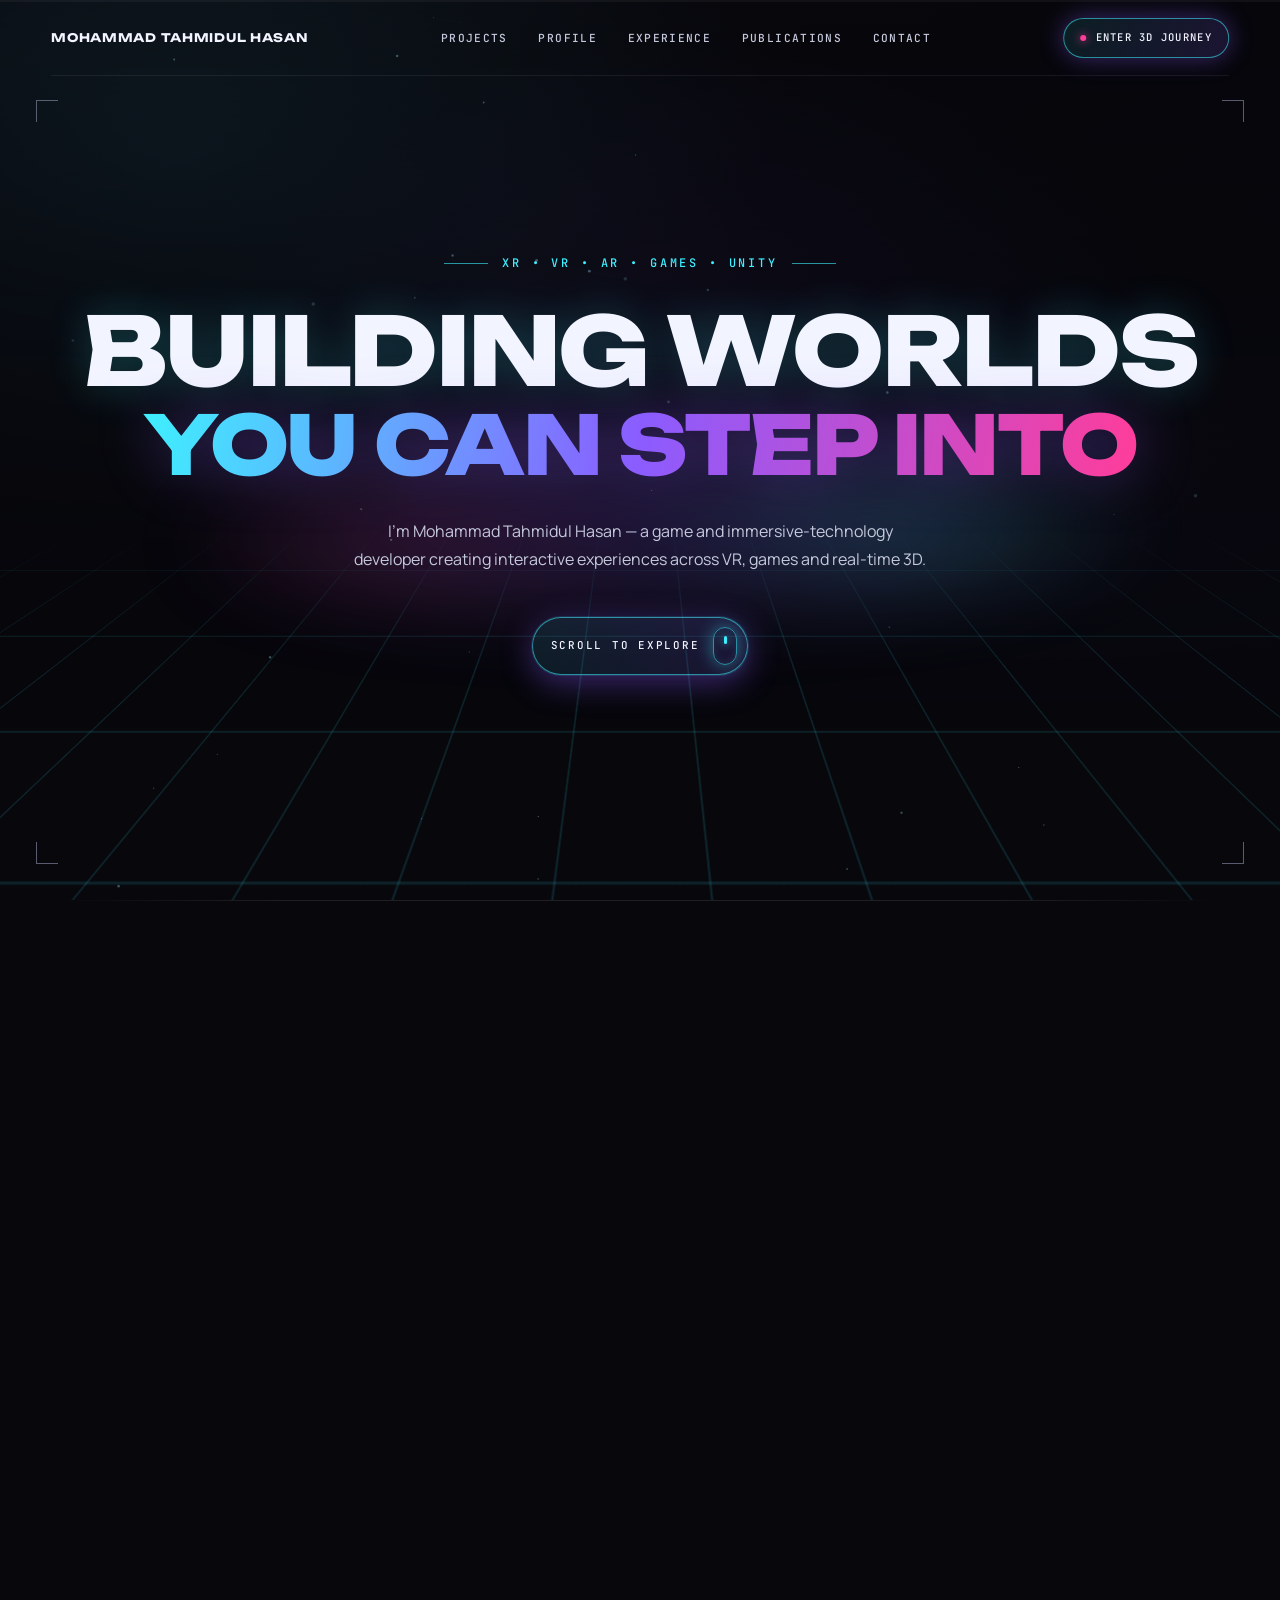
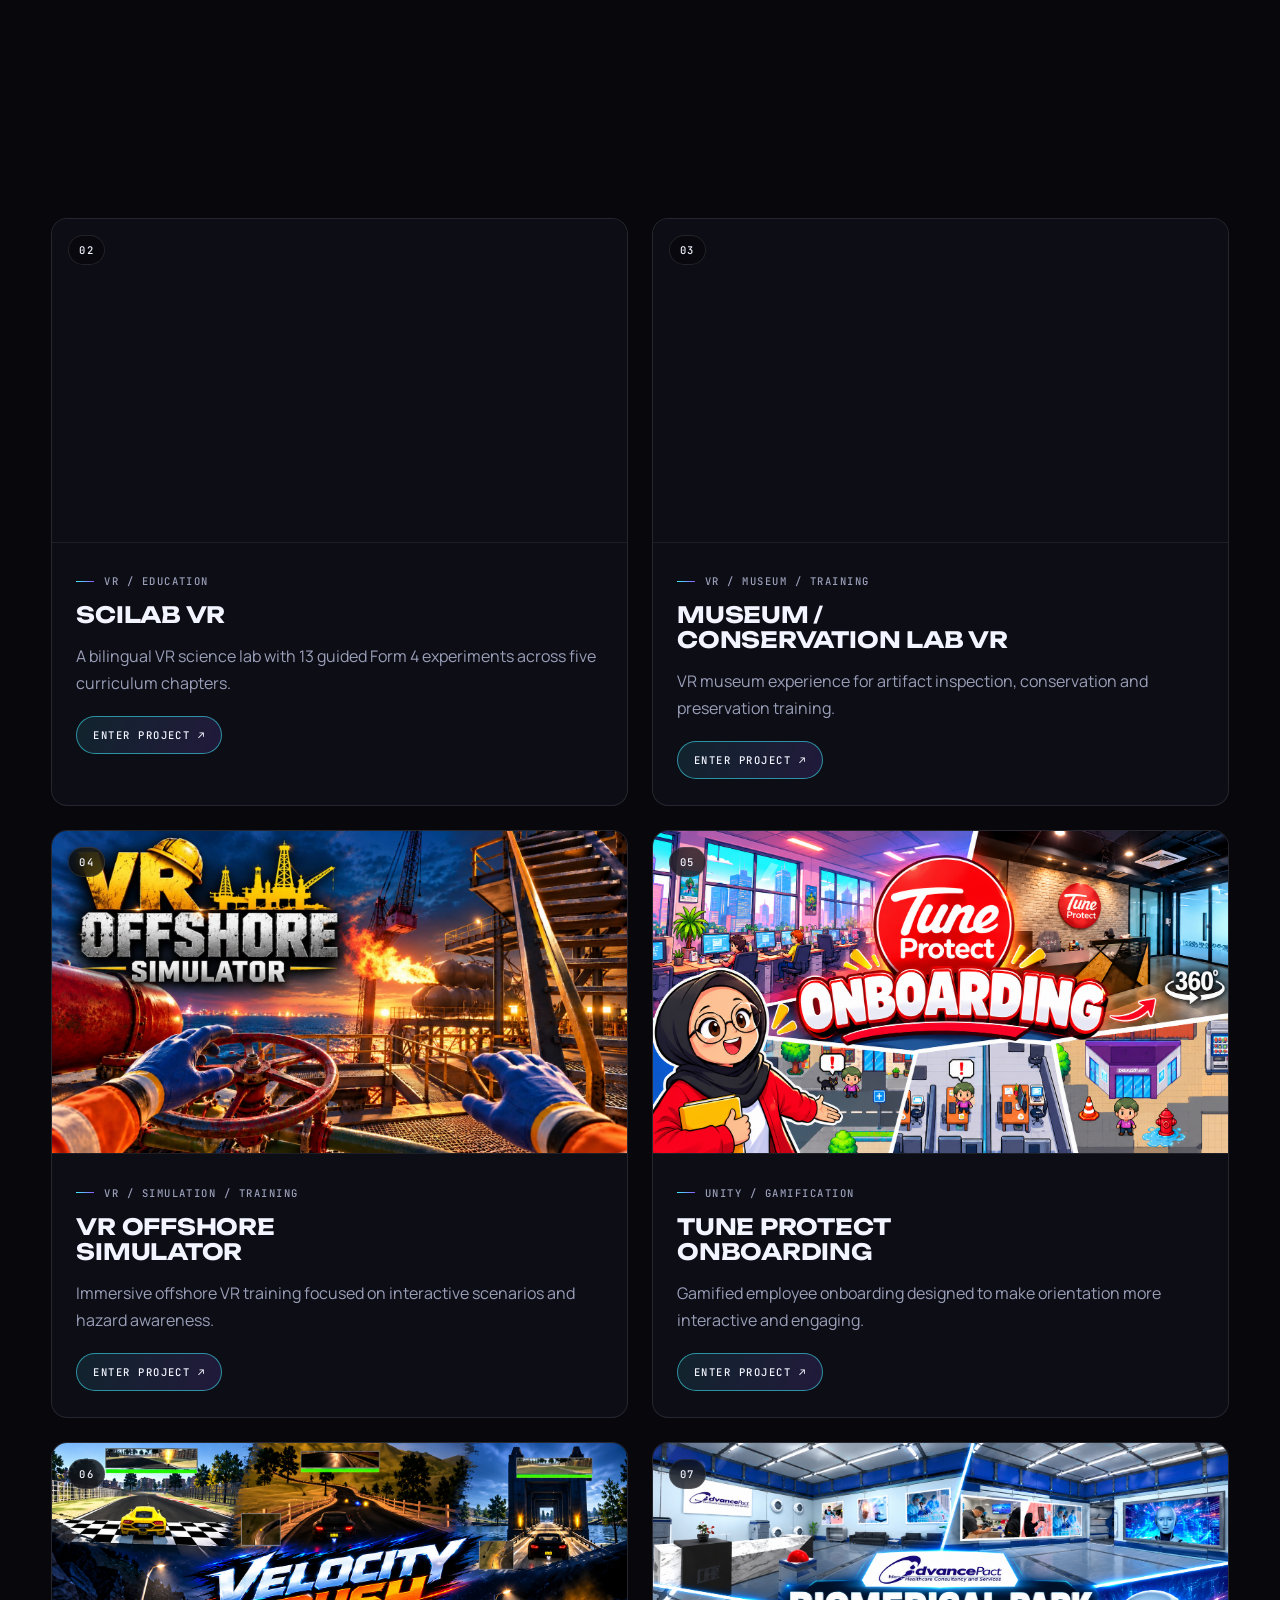
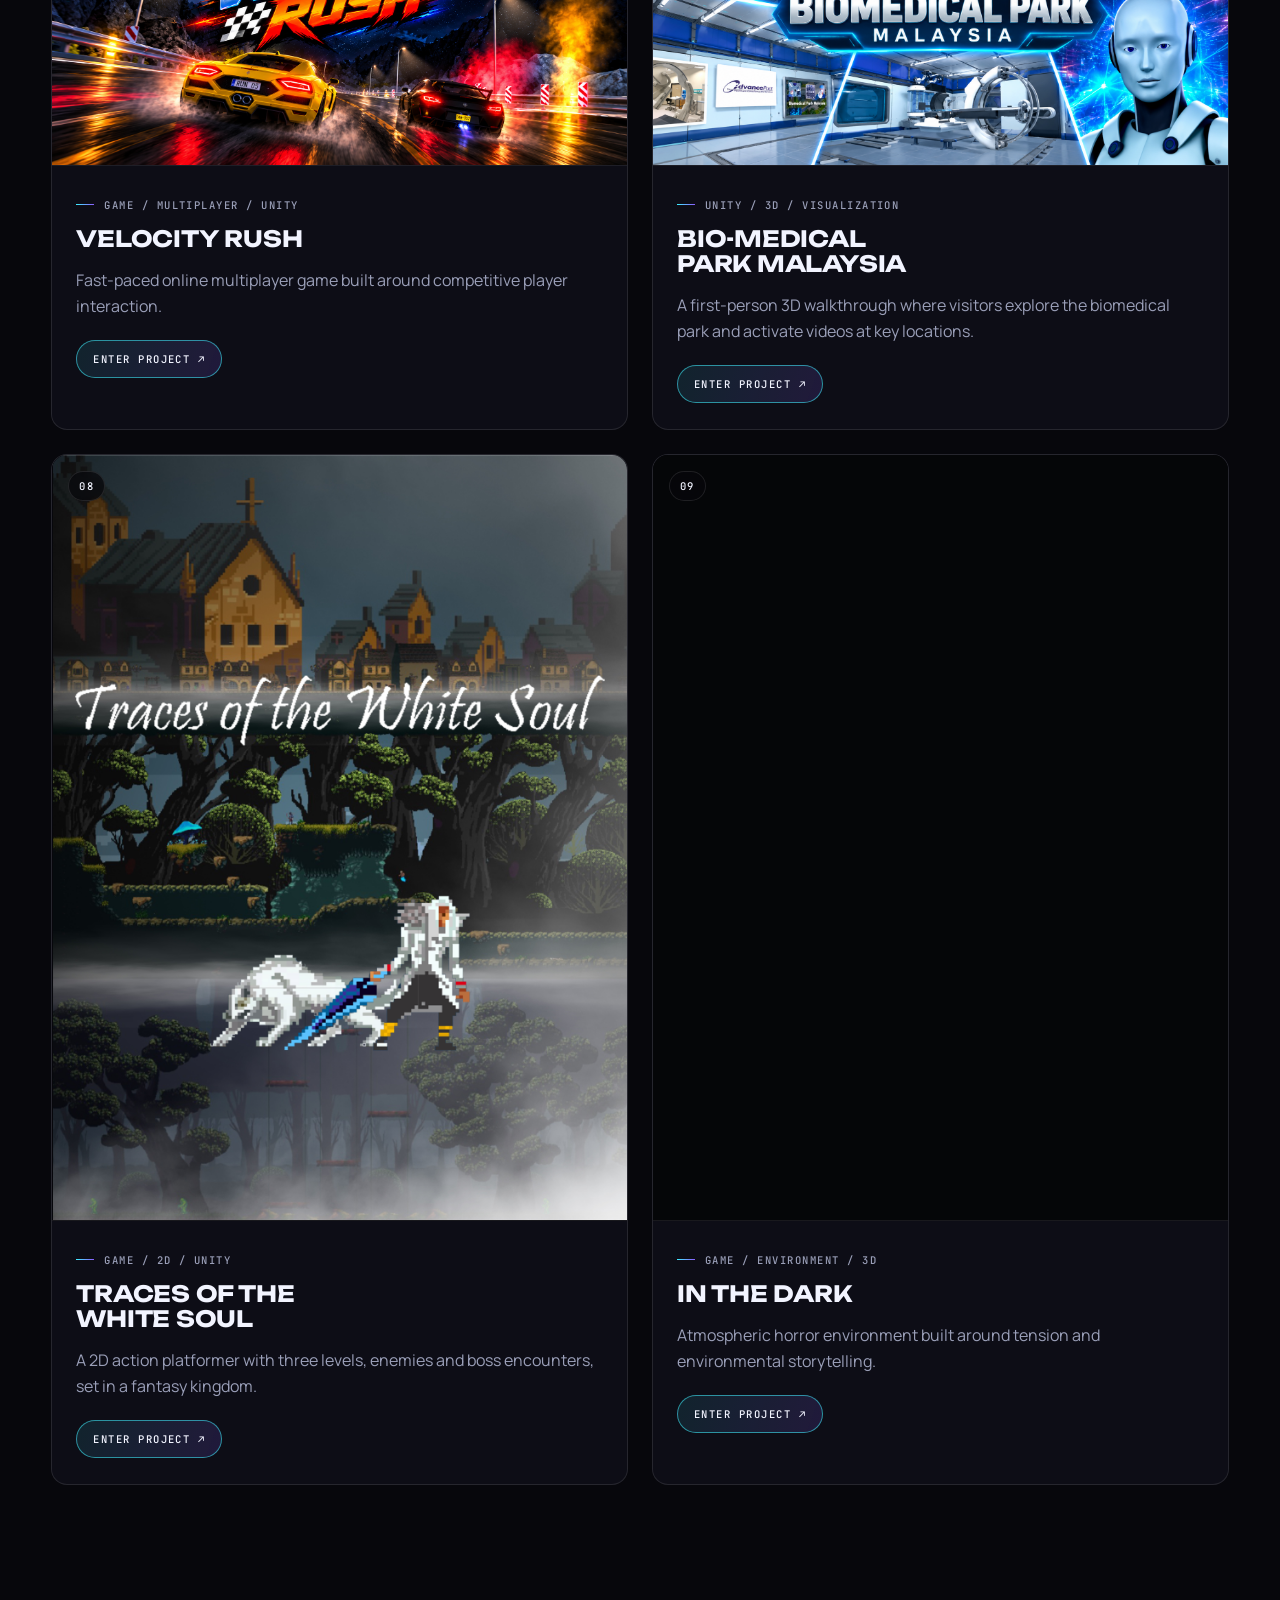
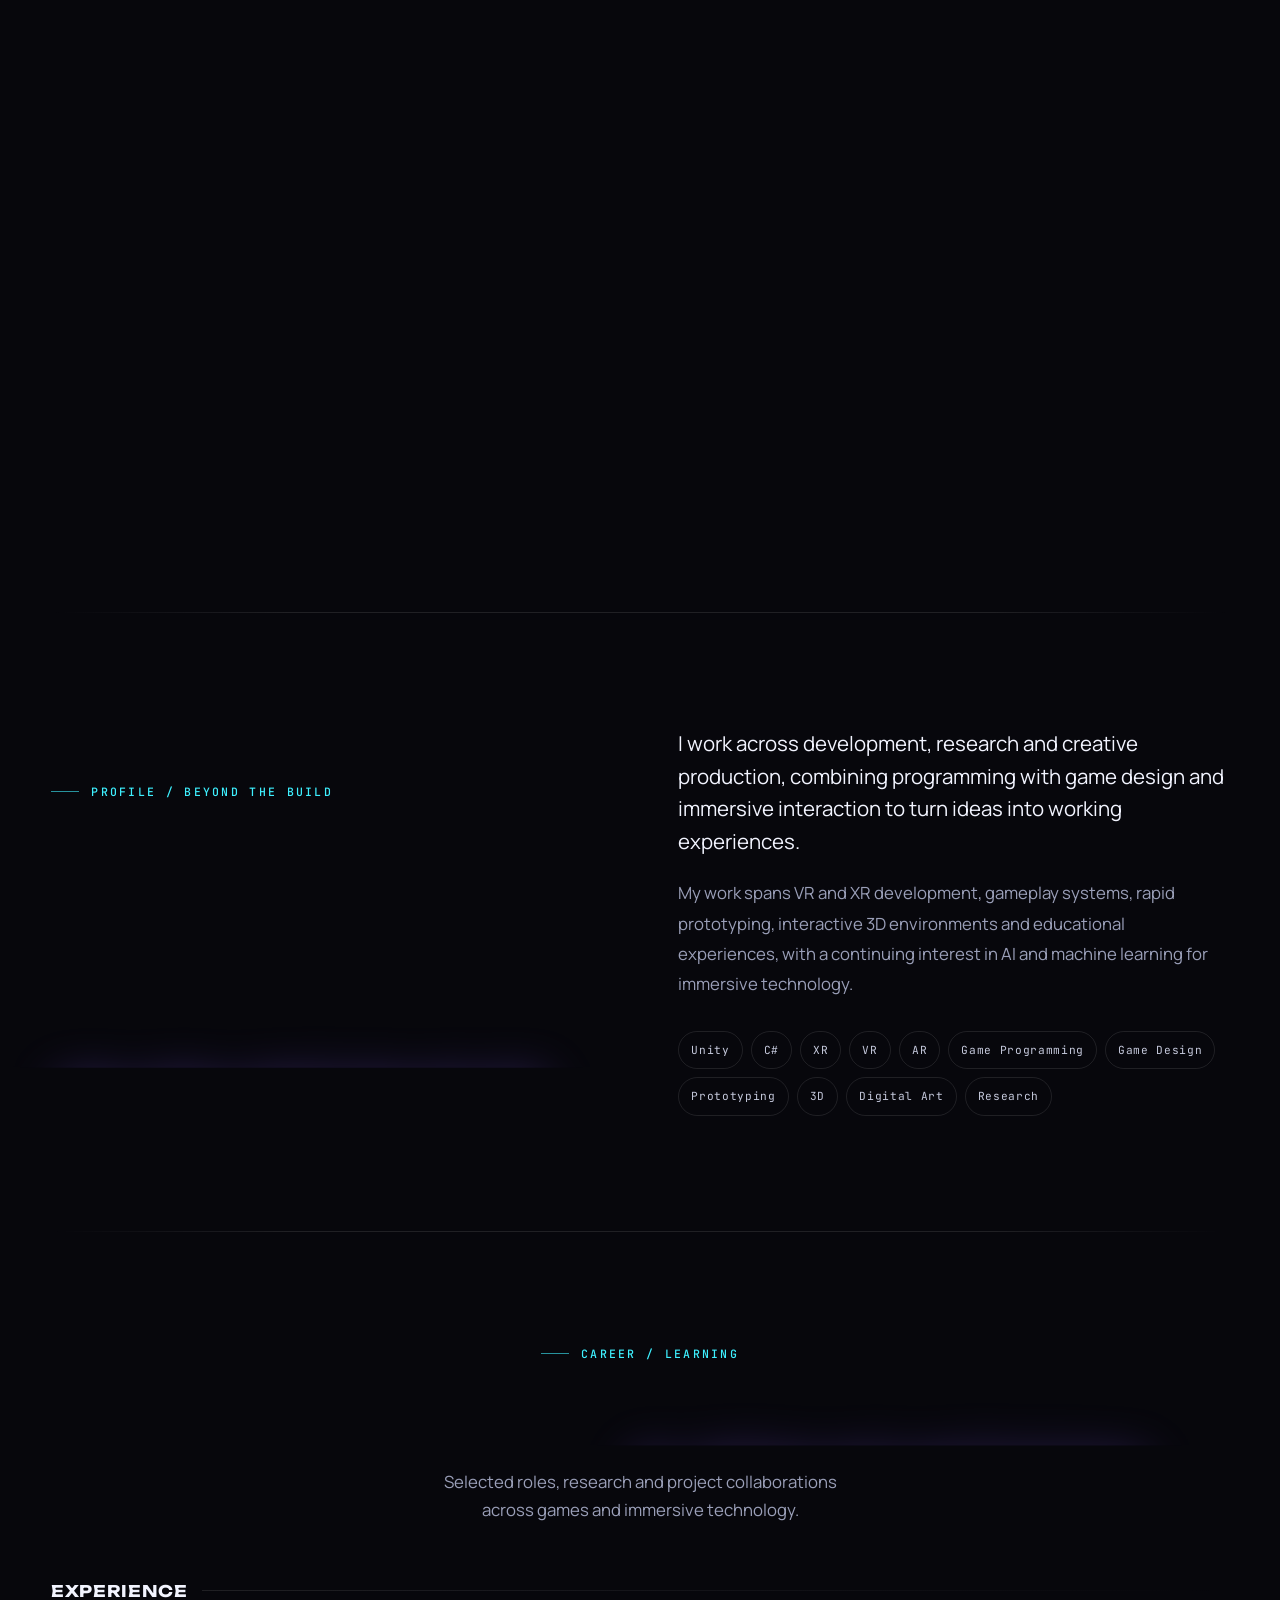
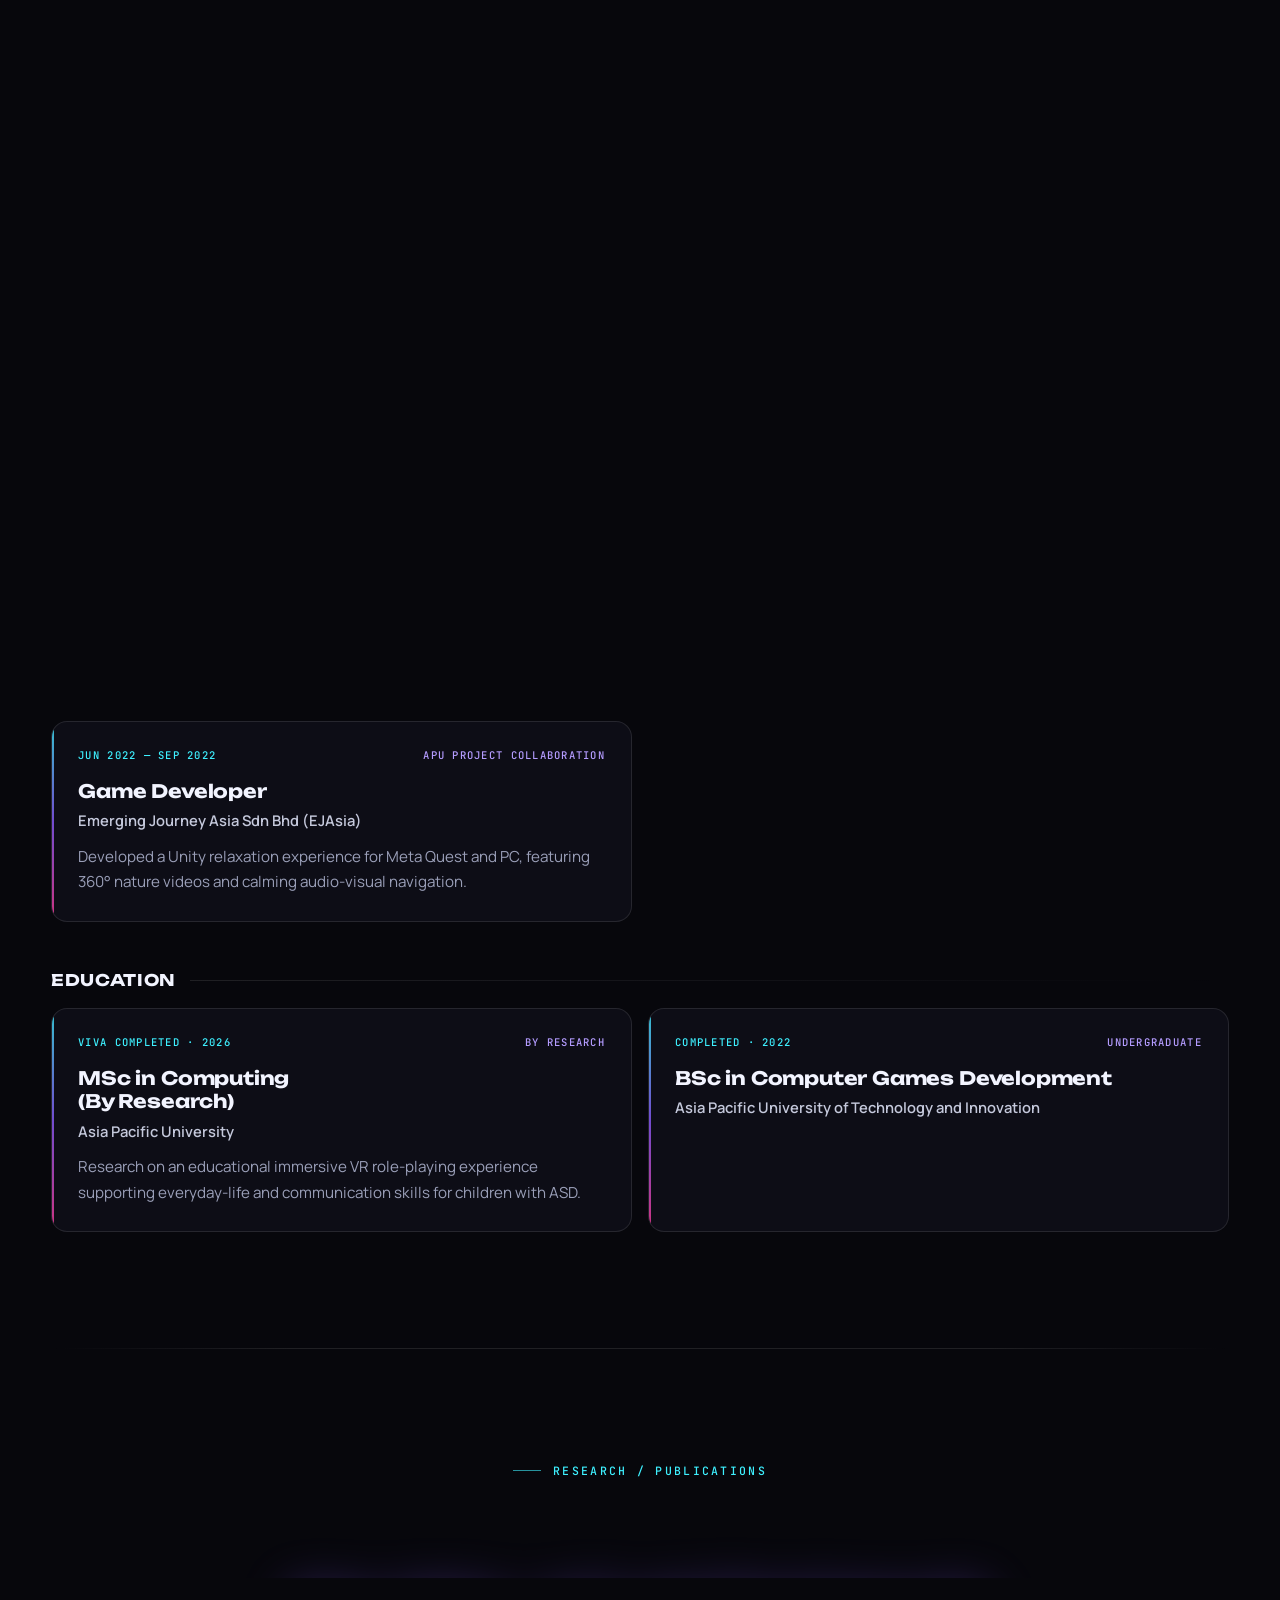
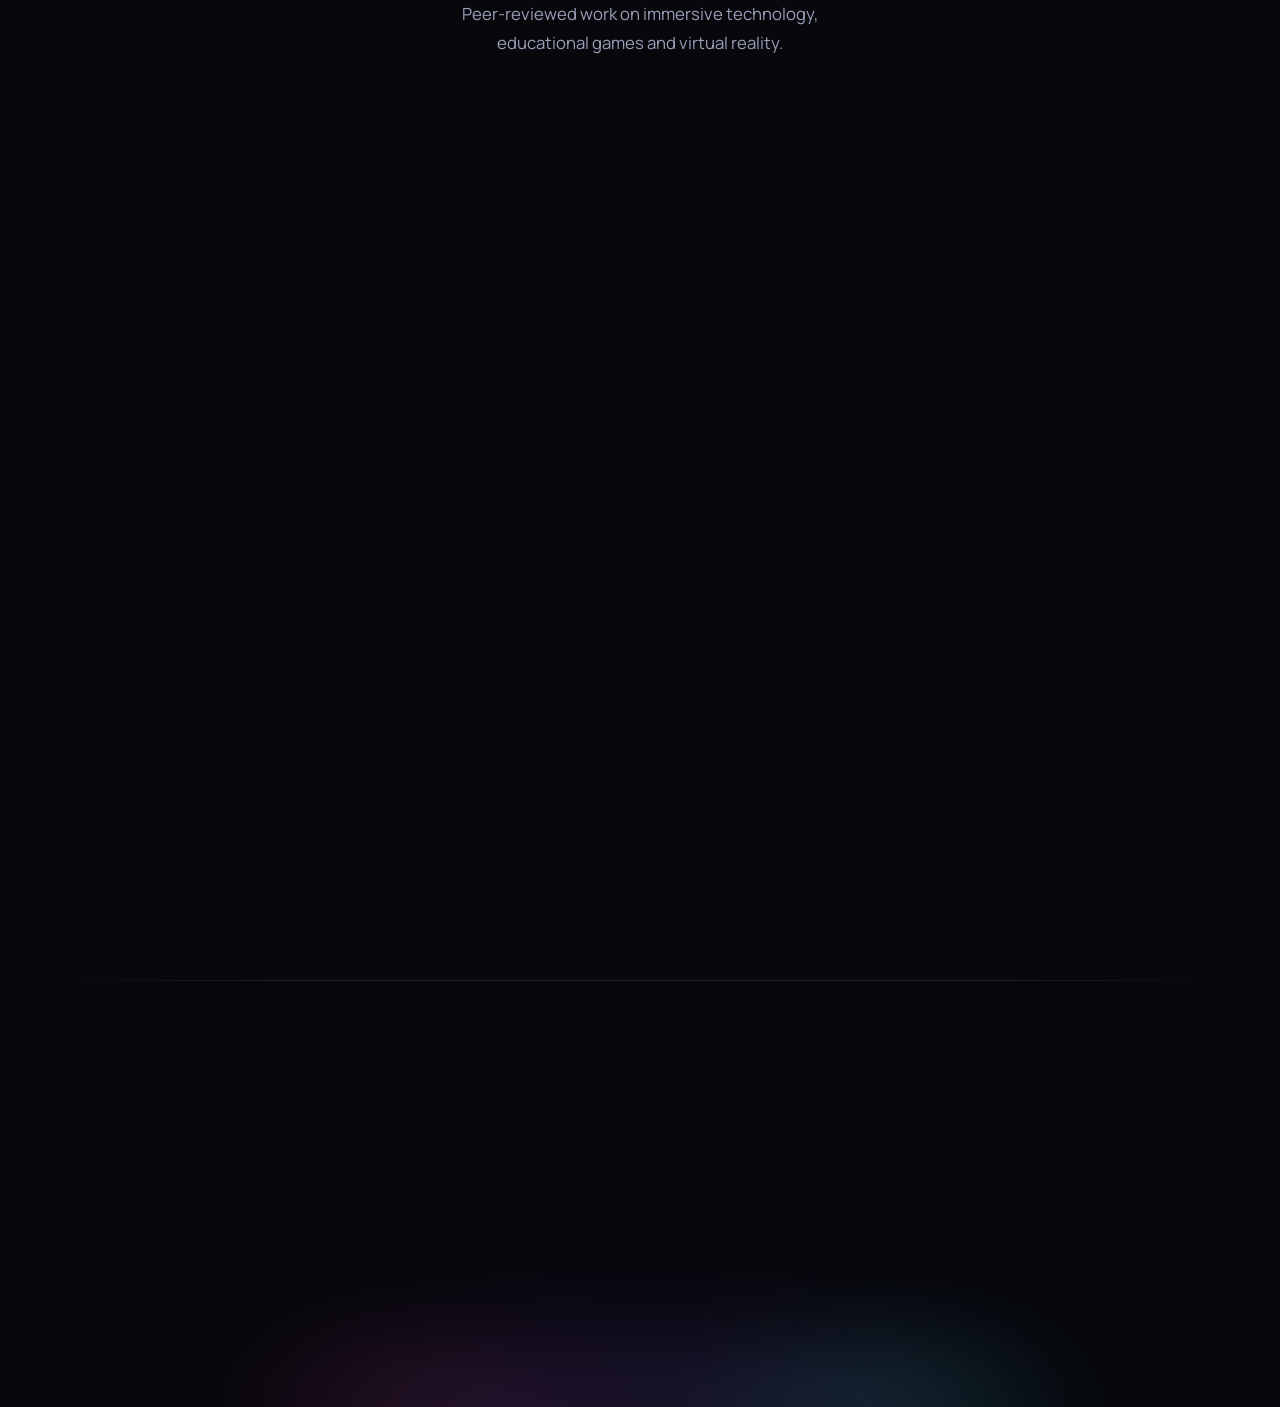
==== index.html @ cd5ead3f "Cinematic 3D journey: Three.js plaza, section stations, explorer guide and soundtrack Rebuild the op" ====
<!doctype html>
<html>
<head>
<meta charset="utf-8">
<meta name="viewport" content="width=device-width,initial-scale=1">
<title>Mohammad Tahmidul Hasan — XR & Game Developer</title>
<link rel="preconnect" href="https://fonts.googleapis.com"><link rel="preconnect" href="https://fonts.gstatic.com" crossorigin><link rel="stylesheet" href="https://fonts.googleapis.com/css2?family=JetBrains+Mono:wght@400;500&family=Manrope:wght@400;500;600;700&family=Unbounded:wght@500;700;800&display=swap">
<script type="importmap">{"imports":{"three":"https://cdn.jsdelivr.net/npm/three@0.186.0/build/three.module.js","three/addons/":"https://cdn.jsdelivr.net/npm/three@0.186.0/examples/jsm/"}}</script>
<link rel="stylesheet" href="tokens.css?v=noir-3">
<link rel="stylesheet" href="styles.css?v=noir-3">
<link rel="stylesheet" href="world-mode.css?v=noir-2">
<link rel="stylesheet" href="scroll-exploration.css?v=noir-journey-2">
</head>
<body class="home scroll-exploration">
<header class="topbar wrap">
<a class="brand" href="#top">MOHAMMAD TAHMIDUL HASAN</a>
<nav><a href="#projects">Projects</a><a href="#profile">Profile</a><a href="#experience">Experience</a><a href="#papers">Publications</a><a href="#contact">Contact</a></nav>
<button id="archipelago-toggle" type="button" data-magnetic aria-pressed="false">ENTER 3D JOURNEY</button>
</header>
<div class="world-progress-track" aria-hidden="true"><span class="world-progress-fill"></span></div>
<canvas id="world-atmosphere" class="world-atmosphere" aria-hidden="true"></canvas>
<div class="cursor-glow" aria-hidden="true"></div>
<canvas id="archipelago-canvas" aria-hidden="true"></canvas>
<div id="archipelago-status" role="status" aria-live="polite"></div>
<main id="top">
<section class="hero immersive-hero">
<div class="hero-backdrop" aria-hidden="true"><div class="hero-floor"></div><div class="hero-horizon"></div></div>
<div class="hero-frame" aria-hidden="true"><i></i><i></i><i></i><i></i></div>
<div class="wrap hero-content">
<div class="kicker hero-kicker">XR • VR • AR • Games • Unity</div>
<h1 class="hero-title"><span class="hero-line hero-line--lead"><span class="hero-line__text">Building Worlds</span></span> <span class="hero-line hero-line--accent"><span class="hero-line__text">You Can Step Into</span></span></h1>
<p class="lead">I'm Mohammad Tahmidul Hasan — a game and immersive-technology developer creating interactive experiences across VR, games and real-time 3D.</p>
<div class="scroll-cue scroll-instruction" data-magnetic aria-label="Scroll to explore"><span class="scroll-cue__label">SCROLL TO EXPLORE</span><span class="scroll-cue__mouse" aria-hidden="true"><i></i></span><span class="scroll-cue__finger" aria-hidden="true"><i></i></span></div>
</div>
</section>
<section class="showcase" id="projects">
<div class="wrap showcase-head"><div class="kicker">Selected work / 01—11</div><h2 class="section-title"><span class="title-line"><span>Enter the</span></span> <span class="title-line"><span><span class="grad">Worlds</span></span></span></h2><p>A collection of VR, game, simulation and interactive projects spanning research, education, training and entertainment.</p></div>
<div class="project-stack project-library">
<a class="project-scene featured project-featured" href="quest-for-everyday-heroes.html" data-experience="vr"><div class="scene-inner wrap"><span class="scene-num">01</span><div class="scene-copy"><div class="scene-tags">VR / Research / Meta Quest</div><h3>Quest for<br>Everyday Heroes</h3><p>A research-focused VR role-playing game designed around everyday routines and communication practice in familiar home, school and farm settings.</p><span class="scene-link">Enter project ↗</span></div><div class="scene-art"><img src="images/projects/Quest for everyday heroes poster.png" alt="Quest for Everyday Heroes"><span>Featured Immersive Experience</span><i></i></div></div></a>
<a class="project-scene" href="scilab-vr.html" data-experience="vr"><div class="scene-inner wrap"><span class="scene-num">02</span><div class="scene-copy"><div class="scene-tags">VR / Education</div><h3>SciLab VR</h3><p>A bilingual VR science lab with 13 guided Form 4 experiments across five curriculum chapters.</p><span class="scene-link">Enter project ↗</span></div><div class="scene-art"><img loading="lazy" decoding="async" src="images/projects/ScilabVR.png" alt="SciLab VR"><span>Educational XR</span><i></i></div></div></a>
<a class="project-scene project-scene--museum" href="museum-conservation.html" data-experience="vr"><div class="scene-inner wrap"><span class="scene-num">03</span><div class="scene-copy"><div class="scene-tags">VR / Museum / Training</div><h3>Museum /<br>Conservation Lab VR</h3><p>VR museum experience for artifact inspection, conservation and preservation training.</p><span class="scene-link">Enter project ↗</span></div><div class="scene-art"><img loading="lazy" decoding="async" src="images/projects/Museum Conservation.jpeg" alt="Museum Conservation Lab VR"><span>Cultural Heritage XR</span><i></i></div></div></a>
<a class="project-scene" href="vr-offshore.html" data-experience="vr"><div class="scene-inner wrap"><span class="scene-num">04</span><div class="scene-copy"><div class="scene-tags">VR / Simulation / Training</div><h3>VR Offshore<br>Simulator</h3><p>Immersive offshore VR training focused on interactive scenarios and hazard awareness.</p><span class="scene-link">Enter project ↗</span></div><div class="scene-art"><img loading="lazy" decoding="async" src="images/projects/VRoffShore Simulator.jpeg" alt="VR Offshore Simulator"><span>Industrial Simulation</span><i></i></div></div></a>
<a class="project-scene" href="tune-protect.html" data-experience="non-vr"><div class="scene-inner wrap"><span class="scene-num">05</span><div class="scene-copy"><div class="scene-tags">Unity / Gamification</div><h3>Tune Protect<br>Onboarding</h3><p>Gamified employee onboarding designed to make orientation more interactive and engaging.</p><span class="scene-link">Enter project ↗</span></div><div class="scene-art"><img loading="lazy" decoding="async" src="images/projects/Tune Protect onboarding.png?v=20261010" alt="Tune Protect Onboarding"><span>Interactive Onboarding</span><i></i></div></div></a>
<a class="project-scene" href="velocity-rush.html" data-experience="non-vr"><div class="scene-inner wrap"><span class="scene-num">06</span><div class="scene-copy"><div class="scene-tags">Game / Multiplayer / Unity</div><h3>Velocity Rush</h3><p>Fast-paced online multiplayer game built around competitive player interaction.</p><span class="scene-link">Enter project ↗</span></div><div class="scene-art"><img loading="lazy" decoding="async" src="images/projects/Velocity Rush.png" alt="Velocity Rush"><span>Multiplayer Gameplay</span><i></i></div></div></a>
<a class="project-scene" href="biomedical-park.html" data-experience="non-vr"><div class="scene-inner wrap"><span class="scene-num">07</span><div class="scene-copy"><div class="scene-tags">Unity / 3D / Visualization</div><h3>Bio-Medical<br>Park Malaysia</h3><p>A first-person 3D walkthrough where visitors explore the biomedical park and activate videos at key locations.</p><span class="scene-link">Enter project ↗</span></div><div class="scene-art"><img loading="lazy" decoding="async" src="images/projects/Bio medical Park malaysia.png" alt="Bio-Medical Park Malaysia"><span>Real-time Visualization</span><i></i></div></div></a>
<a class="project-scene project-scene--poster" href="traces-white-soul.html" data-experience="non-vr"><div class="scene-inner wrap"><span class="scene-num">08</span><div class="scene-copy"><div class="scene-tags">Game / 2D / Unity</div><h3>Traces of the<br>White Soul</h3><p>A 2D action platformer with three levels, enemies and boss encounters, set in a fantasy kingdom.</p><span class="scene-link">Enter project ↗</span></div><div class="scene-art scene-art--traces"><img loading="lazy" decoding="async" src="images/projects/Traces of teh white soul.jpg" alt="Traces of the White Soul"><span>2D Platformer</span><i></i></div></div></a>
<a class="project-scene project-scene--poster" href="in-the-dark.html" data-experience="non-vr"><div class="scene-inner wrap"><span class="scene-num">09</span><div class="scene-copy"><div class="scene-tags">Game / Environment / 3D</div><h3>In the Dark</h3><p>Atmospheric horror environment built around tension and environmental storytelling.</p><span class="scene-link">Enter project ↗</span></div><div class="scene-art scene-art--in-the-dark"><img loading="lazy" decoding="async" src="images/projects/In the Dark.png" alt="In the Dark" style="object-fit:contain;object-position:center;background:#050608"><span>Horror Environment</span><i></i></div></div></a>
<a class="project-scene" href="hybrid-classroom.html" data-experience="non-vr"><div class="scene-inner wrap"><span class="scene-num">10</span><div class="scene-copy"><div class="scene-tags">Unity / Education / 3D</div><h3>Hybrid<br>Classroom</h3><p>Interactive 3D classroom environments themed around different subjects.</p><span class="scene-link">Enter project ↗</span></div><div class="scene-art"><img loading="lazy" decoding="async" src="images/projects/Hybrid classroom.jpeg" alt="Hybrid Classroom"><span>Interactive Learning</span><i></i></div></div></a>
<a class="project-scene" href="paper-weather.html" data-experience="non-vr"><div class="scene-inner wrap"><span class="scene-num">11</span><div class="scene-copy"><div class="scene-tags">Game / Education / Unity</div><h3>Paper Weather</h3><p>Educational action game using weather powers to fight pollution and restore the environment.</p><span class="scene-link">Enter project ↗</span></div><div class="scene-art"><img loading="lazy" decoding="async" src="images/projects/PaperWeather.jpeg" alt="Paper Weather"><span>Educational Game</span><i></i></div></div></a>
</div>
</section>
<section class="profile-section" id="profile"><div class="wrap profile-grid"><div><div class="kicker">Profile / Beyond the build</div><h2 class="section-title"><span class="title-line"><span>Imagine.</span></span> <span class="title-line"><span>Build.</span></span> <span class="title-line"><span><span class="grad">Immerse.</span></span></span></h2></div><div class="profile-copy"><p>I work across development, research and creative production, combining programming with game design and immersive interaction to turn ideas into working experiences.</p><p>My work spans VR and XR development, gameplay systems, rapid prototyping, interactive 3D environments and educational experiences, with a continuing interest in AI and machine learning for immersive technology.</p><ul class="skill-line" aria-label="Skills"><li>Unity</li><li>C#</li><li>XR</li><li>VR</li><li>AR</li><li>Game Programming</li><li>Game Design</li><li>Prototyping</li><li>3D</li><li>Digital Art</li><li>Research</li></ul></div></div></section>
<section class="journey-section" id="experience">
<div class="wrap">
<div class="journey-head"><div class="kicker">Career / Learning</div><h2 class="section-title"><span class="title-line"><span>Experience <span class="grad">&amp; Education</span></span></span></h2><p>Selected roles, research and project collaborations across games and immersive technology.</p></div>
<div class="journey-grid">
<div class="journey-column journey-column--experience">
<h3 class="journey-column-title">Experience</h3>
<div class="journey-list">
<article class="journey-card"><div class="journey-meta"><span>Apr 2026 — Present</span><span class="journey-type">Current role</span></div><h4 class="journey-role">XR / VR Developer</h4><div class="journey-org">Spark Capital</div><p>Developing Meta Quest 3 science-lab simulations, including multilingual UI, experiment validation, guided workflows and standalone VR performance optimization.</p></article>
<article class="journey-card"><div class="journey-meta"><span>Aug 2023 — Sep 2025</span><span class="journey-type">Research role</span></div><h4 class="journey-role">Graduate Research Associate</h4><div class="journey-org">Asia Pacific University of Technology and Innovation (APU/APIIT)</div><p>Led an educational VR role-playing research project for children with ASD, developing Unity scenarios and interaction systems and evaluating learning through structured study data.</p></article>
<article class="journey-card"><div class="journey-meta"><span>Nov 2024 — Feb 2025</span><span class="journey-type">APU project collaboration</span></div><h4 class="journey-role">Game Developer</h4><div class="journey-org">Muzium Negara collaboration</div><p>Worked on a Unity and Meta Quest experience for artifact inspection and conservation learning, using scanned artifacts, damage visualization and guided educational overlays.</p></article>
<article class="journey-card"><div class="journey-meta"><span>Mar 2024 — Sep 2024</span><span class="journey-type">APU project collaboration</span></div><h4 class="journey-role">Game Developer</h4><div class="journey-org">Advance Pact</div><p>Developed an interactive Unity desktop visualization of the Biomedical Park, with a first-person exploration style and informational kiosks.</p></article>
<article class="journey-card"><div class="journey-meta"><span>Aug 2023 — Mar 2024</span><span class="journey-type">APU project collaboration</span></div><h4 class="journey-role">Game Developer</h4><div class="journey-org">Tune Protect Group</div><p>A Unity Windows onboarding application with insurance mini-games, training content, a 360° office tour and interactive UI.</p></article>
<article class="journey-card"><div class="journey-meta"><span>Feb 2023 — Sep 2023</span><span class="journey-type">Unity game development</span></div><h4 class="journey-role">Game Developer</h4><div class="journey-org">Alter-Learning Educational Platform, Inc.</div><p>Built 2D and 3D educational Unity games for browser, mobile and VR, including multiplayer features using Colyseus.</p></article>
<article class="journey-card"><div class="journey-meta"><span>Jun 2022 — Sep 2022</span><span class="journey-type">APU project collaboration</span></div><h4 class="journey-role">Game Developer</h4><div class="journey-org">Emerging Journey Asia Sdn Bhd (EJAsia)</div><p>Developed a Unity relaxation experience for Meta Quest and PC, featuring 360° nature videos and calming audio-visual navigation.</p></article>
</div>
</div>
<div class="journey-column journey-column--education">
<h3 class="journey-column-title">Education</h3>
<div class="journey-list">
<article class="journey-card"><div class="journey-meta"><span>Viva completed · 2026</span><span class="journey-type">By research</span></div><h4 class="journey-role">MSc in Computing<br>(By Research)</h4><div class="journey-org">Asia Pacific University</div><p>Research on an educational immersive VR role-playing experience supporting everyday-life and communication skills for children with ASD.</p></article>
<article class="journey-card"><div class="journey-meta"><span>Completed · 2022</span><span class="journey-type">Undergraduate</span></div><h4 class="journey-role">BSc in Computer Games Development</h4><div class="journey-org">Asia Pacific University of Technology and Innovation</div></article>
</div>
</div>
</div>
</div>
</section>
<section class="papers-section" id="papers">
<div class="wrap">
<div class="papers-head"><div class="kicker">Research / Publications</div><h2 class="section-title"><span class="title-line"><span><span class="grad">Publications</span></span></span></h2><p>Peer-reviewed work on immersive technology, educational games and virtual reality.</p></div>
<div class="papers-list">
<article class="paper-card">
<div class="paper-year">2026</div>
<div class="paper-content"><div class="paper-venue">4th International Conference on Innovation and Technology in Sports (ICITS 2025) · Springer Nature Singapore · pp. 409–415</div><h3><a class="paper-title" href="https://scholar.google.com/citations?view_op=view_citation&amp;hl=en&amp;user=NmDk758AAAAJ&amp;citation_for_view=NmDk758AAAAJ:d1gkVwhDpl0C" target="_blank" rel="noopener noreferrer">vProCycle2: Enhancing VR Cycling with Motion, Mixed Reality, and Smart Connectivity</a></h3><p>Sagar Prema Rajan, Imran Mahalil, Sharizal Pujahaas Bin Jaffar, Siti Azreena Binti Mubin, Vinesh Thiruchelvam, Mohammad Tahmidul Hasan, Hakeem Yunusmetov and Viman A Vinesh</p><div class="paper-links"><a href="https://link.springer.com/chapter/10.1007/978-981-95-9653-9_39" target="_blank" rel="noopener noreferrer">Read paper ↗</a><a href="https://scholar.google.com/citations?view_op=view_citation&amp;hl=en&amp;user=NmDk758AAAAJ&amp;citation_for_view=NmDk758AAAAJ:d1gkVwhDpl0C" target="_blank" rel="noopener noreferrer">Google Scholar ↗</a></div></div>
</article>
<article class="paper-card">
<div class="paper-year">2025</div>
<div class="paper-content"><div class="paper-venue">Proceedings of the Eighth International Conference on Information System Design and Intelligent Applications · Springer Nature Singapore · pp. 603–614</div><h3><a class="paper-title" href="https://scholar.google.com/citations?view_op=view_citation&amp;hl=en&amp;user=NmDk758AAAAJ&amp;citation_for_view=NmDk758AAAAJ:u5HHmVD_uO8C" target="_blank" rel="noopener noreferrer">Bridging Realities: An Educational Game for Improving Social Skills in ASD Children with Immersive Technologies</a></h3><p>Mohammad Tahmidul Hasan, Siti Azreena Mubin, Vinesh Thiruchelvam and Teoh Gaik Kin</p><div class="paper-links"><a href="https://link.springer.com/chapter/10.1007/978-981-95-0378-0_43" target="_blank" rel="noopener noreferrer">Read paper ↗</a><a href="https://scholar.google.com/citations?view_op=view_citation&amp;hl=en&amp;user=NmDk758AAAAJ&amp;citation_for_view=NmDk758AAAAJ:u5HHmVD_uO8C" target="_blank" rel="noopener noreferrer">Google Scholar ↗</a></div></div>
</article>
<article class="paper-card">
<div class="paper-year">2024</div>
<div class="paper-content"><div class="paper-venue">International Conference on Microelectronics, Electromagnetics and Telecommunication · Springer Nature Singapore · pp. 597–608</div><h3><a class="paper-title" href="https://scholar.google.com/citations?view_op=view_citation&amp;hl=en&amp;user=NmDk758AAAAJ&amp;citation_for_view=NmDk758AAAAJ:u-x6o8ySG0sC" target="_blank" rel="noopener noreferrer">Enhancing Therapeutic Engagement for Autism Spectrum Disorder Through Virtual Reality Gaming</a></h3><p>Sagar Prema Rajan, Siti Azreena Mubin, Mohammad Tahmidul Hasan and Vinesh Thiruchelvam</p><div class="paper-links"><a href="https://link.springer.com/chapter/10.1007/978-981-96-7241-7_48" target="_blank" rel="noopener noreferrer">Read paper ↗</a><a href="https://scholar.google.com/citations?view_op=view_citation&amp;hl=en&amp;user=NmDk758AAAAJ&amp;citation_for_view=NmDk758AAAAJ:u-x6o8ySG0sC" target="_blank" rel="noopener noreferrer">Google Scholar ↗</a></div></div>
</article>
</div>
</div>
</section>
</main>
<footer class="footer" id="contact"><div class="wrap footer-grid"><div><div class="kicker">Let's build something immersive</div><h2 class="footer-title"><span class="title-line"><span>Get in <span class="grad">touch.</span></span></span></h2></div><div><a class="footer-email" href="mailto:tahmidul86@gmail.com" data-magnetic>tahmidul86@gmail.com</a><p>Kuala Lumpur, Malaysia • Open to relocate</p><div class="social-links"><a data-magnetic href="https://www.linkedin.com/in/mohammad-tahmidul-hasan-24559a133/" target="_blank" rel="noopener noreferrer">LinkedIn ↗</a><a data-magnetic href="https://github.com/mth996" target="_blank" rel="noopener noreferrer">GitHub ↗</a></div></div></div></footer>
<script src="world-mode.js?v=noir-2" defer></script>
<script src="home-fx.js?v=noir-2" defer></script>
<script src="scroll-exploration.js?v=noir-journey-3" defer></script>
</body>
</html>
---- tokens.css ----
/* Design tokens — "Neon Noir Cinema". Every page loads this before styles.css; change values here, not in components.
   Fonts (Unbounded, Manrope, JetBrains Mono) are loaded from Google Fonts in each page's <head>. */
:root{
  /* Surfaces: ink black, lifted slightly for cards */
  --bg:#07070c;
  --bg-home:#07070c;
  --surface:#0d0d16;
  --surface-poster:#07070c;
  --surface-raised:linear-gradient(135deg,rgba(22,22,36,.92),rgba(10,10,18,.94));
  --surface-raised-hover:linear-gradient(135deg,rgba(28,28,46,.98),rgba(12,12,22,.98));
  /* Glass: translucent ink over the 3D scene or imagery */
  --glass:rgba(7,7,12,.72);
  --glass-strong:rgba(7,7,12,.9);
  --glass-panel:linear-gradient(160deg,rgba(13,13,22,.78),rgba(7,7,12,.62));

  /* Text, brightest to faintest */
  --text-1:#f2f4ff;
  --text-2:#c5c9dc;
  --text-3:#9a9fb8;
  --text-4:#7d8199;
  --fg:var(--text-1);

  /* Lines */
  --line:#1a1a26;
  --line-soft:rgba(255,255,255,.1);
  --line-faint:rgba(255,255,255,.07);

  /* Neon: cyan, violet, magenta, plus a little amber for warmth */
  --accent:#3ef0ff;
  --accent-2:#8b5cff;
  --accent-2-light:#b49cff;
  --accent-3:#ff3d9a;
  --accent-warm:#ffb547;
  --grad-neon:linear-gradient(100deg,var(--accent) 0%,var(--accent-2) 50%,var(--accent-3) 100%);
  --grad-accent:linear-gradient(90deg,var(--accent),var(--accent-2));
  --grad-spectrum:linear-gradient(180deg,var(--accent),var(--accent-2),var(--accent-3));
  --glow-accent:rgba(62,240,255,.45);
  --glow-accent-2:rgba(139,92,255,.4);
  --glow-accent-3:rgba(255,61,154,.35);
  --spotlight:rgba(62,240,255,.11);
  --edge-accent:rgba(62,240,255,.55);
  --edge-accent-soft:rgba(62,240,255,.12);
  --text-glow:rgba(62,240,255,.22);
  --grid-line:rgba(62,240,255,.14);

  /* Pill buttons */
  --pill-border:rgba(62,240,255,.55);
  --pill-border-hover:var(--accent-3);
  --pill-bg:linear-gradient(110deg,rgba(62,240,255,.1),rgba(139,92,255,.16));
  --pill-bg-hover:linear-gradient(110deg,rgba(62,240,255,.22),rgba(255,61,154,.24));
  --focus-ring:var(--accent);

  /* Type */
  --font-body:"Manrope",system-ui,-apple-system,"Segoe UI",Roboto,Arial,sans-serif;
  --font-display:"Unbounded","Manrope",system-ui,sans-serif;
  --font-mono:"JetBrains Mono",ui-monospace,"SFMono-Regular",Consolas,monospace;
  --text-label:.72rem;
  --tracking-label:.14em;

  /* Motion */
  --ease-out:cubic-bezier(.16,1,.3,1);
  --ease-cinema:cubic-bezier(.7,0,.2,1);

  /* Shape and spacing */
  --wrap:min(1180px,92vw);
  --radius-card:16px;
  --radius-feature:20px;
  --radius-pill:999px;
  --space-section:clamp(78px,9vw,120px);
}
---- styles.css ----
/* Portfolio styles. Tokens live in tokens.css; homepage-only rules are scoped to body.home.
   Effect layers loaded after this file on the homepage: world-mode.css, scroll-exploration.css. */

/* ---------- Base ---------- */
*{box-sizing:border-box}
html{scroll-behavior:smooth}
body{
  margin:0;background:var(--bg);color:var(--fg);overflow-x:hidden;
  font-family:var(--font-body);-webkit-font-smoothing:antialiased;-moz-osx-font-smoothing:grayscale;
}
a{color:inherit;text-decoration:none}
.wrap{width:var(--wrap);margin:auto}
.kicker{color:var(--text-4);font-family:var(--font-mono);font-size:var(--text-label);font-weight:500;letter-spacing:.18em;text-transform:uppercase}
.visually-hidden{
  position:absolute;width:1px;height:1px;padding:0;margin:-1px;
  overflow:hidden;clip:rect(0,0,0,0);white-space:nowrap;border:0;
}

/* Pill links: case-study actions, footer social links */
.project-actions,.social-links{display:flex;flex-wrap:wrap;gap:12px;margin:24px 0 12px}
.project-actions a,.social-links a{
  display:inline-flex;align-items:center;min-height:46px;padding:0 20px;
  border:1px solid var(--pill-border);border-radius:var(--radius-pill);
  background:var(--pill-bg);color:#fff;
  font-family:var(--font-mono);font-size:.68rem;font-weight:500;letter-spacing:var(--tracking-label);text-transform:uppercase;
  box-shadow:0 0 22px var(--glow-accent-2);
  transition:background .2s ease,border-color .2s ease,box-shadow .2s ease,translate .2s ease,transform .45s var(--ease-out);
}
.project-actions a:hover,.social-links a:hover{
  background:var(--pill-bg-hover);border-color:var(--pill-border-hover);
  box-shadow:0 0 26px var(--glow-accent-3);translate:0 -2px;
}
.topbar a:focus-visible,.scroll-cue:focus-visible,.project-scene:focus-visible .scene-link,
.project-actions a:focus-visible,.social-links a:focus-visible,.back:focus-visible{outline:2px solid var(--focus-ring);outline-offset:4px}
@media(max-width:760px){
  .project-actions,.social-links{gap:10px}
  .project-actions a,.social-links a{min-height:44px}
}

/* ---------- Homepage background ---------- */
body.home{--bg:var(--bg-home);background:var(--bg-home);isolation:isolate}

/* ---------- Top bar ---------- */
.topbar{
  height:76px;display:grid;grid-template-columns:auto 1fr auto;align-items:center;column-gap:clamp(20px,3vw,48px);
  position:absolute;left:50%;transform:translateX(-50%);z-index:10;
  border-bottom:1px solid var(--line-faint);
}
.brand{font-family:var(--font-display);font-size:.74rem;font-weight:700;letter-spacing:.06em;white-space:nowrap}
.topbar nav{display:flex;justify-content:center;gap:clamp(16px,2.4vw,32px)}
.topbar nav a{
  position:relative;padding:6px 0;color:var(--text-2);
  font-family:var(--font-mono);font-size:.7rem;font-weight:500;letter-spacing:.12em;text-transform:uppercase;
  transition:color .2s ease;
}
.topbar nav a::after{
  content:"";position:absolute;left:0;right:0;bottom:0;height:1px;background:var(--grad-accent);
  transform:scaleX(0);transform-origin:left;transition:transform .35s var(--ease-out);
}
.topbar nav a:hover{color:var(--text-1)}
.topbar nav a:hover::after{transform:scaleX(1)}
@media(max-width:1000px){
  .topbar .brand{font-size:.66rem}
  .topbar nav{gap:14px}
  .topbar nav a{font-size:.64rem;letter-spacing:.08em}
}
@media(max-width:760px){
  .topbar{
    height:auto;min-height:82px;grid-template-columns:1fr auto;grid-template-areas:"brand cta" "nav nav";
    row-gap:10px;padding-top:10px;padding-bottom:8px;
  }
  .topbar .brand{grid-area:brand;font-size:.6rem;letter-spacing:.04em}
  .topbar nav{grid-area:nav;justify-content:space-between;gap:8px}
  .topbar nav a{font-size:.58rem;letter-spacing:.06em}
  .topbar nav a:nth-child(2){display:none}
}
@media(max-width:380px){
  .topbar .brand{font-size:.52rem}
  .topbar nav a{font-size:.53rem}
}

/* ---------- Hero ---------- */
.hero{
  --mx:50%;--my:42%;
  min-height:100vh;min-height:100svh;display:grid;align-items:center;position:relative;
  padding:120px 0 90px;overflow:hidden;isolation:isolate;
}
/* Backdrop: a neon grid floor receding to a hazy horizon, lit by a spotlight that follows the cursor */
.hero-backdrop{position:absolute;inset:0;z-index:-1;overflow:hidden;perspective:520px;perspective-origin:50% 38%}
.hero-floor{
  position:absolute;left:-60%;right:-60%;top:58%;height:110%;
  background-image:linear-gradient(var(--grid-line) 1px,transparent 1px),linear-gradient(90deg,var(--grid-line) 1px,transparent 1px);
  background-size:72px 72px;transform:rotateX(76deg);transform-origin:50% 0;
  mask-image:linear-gradient(to bottom,transparent 0%,black 18%,black 55%,transparent 92%);
}
.hero-horizon{
  position:absolute;left:0;right:0;top:44%;height:30%;
  background:
    radial-gradient(50% 60% at 50% 50%,var(--glow-accent-2),transparent 70%),
    radial-gradient(28% 40% at 32% 55%,var(--glow-accent-3),transparent 70%),
    radial-gradient(30% 40% at 70% 50%,var(--glow-accent),transparent 70%);
  filter:blur(40px);opacity:.5;
}
/* Viewfinder corners frame the shot */
.hero-frame{position:absolute;inset:100px clamp(14px,3vw,36px) clamp(18px,3vw,36px);z-index:1;pointer-events:none}
.hero-frame i{position:absolute;width:22px;height:22px;border:solid var(--text-4);border-width:0;opacity:.7}
.hero-frame i:nth-child(1){top:0;left:0;border-top-width:1px;border-left-width:1px}
.hero-frame i:nth-child(2){top:0;right:0;border-top-width:1px;border-right-width:1px}
.hero-frame i:nth-child(3){bottom:0;left:0;border-bottom-width:1px;border-left-width:1px}
.hero-frame i:nth-child(4){bottom:0;right:0;border-bottom-width:1px;border-right-width:1px}

.hero-content{position:relative;z-index:2;display:flex;flex-direction:column;align-items:center;text-align:center}
.hero-kicker{
  display:inline-flex;align-items:center;gap:14px;
  color:var(--accent);font-family:var(--font-mono);font-size:.74rem;font-weight:500;letter-spacing:.24em;
}
.hero-kicker::before,.hero-kicker::after{content:"";width:clamp(18px,4vw,44px);height:1px;background:currentColor;opacity:.6}

.hero-title{
  margin:.36em 0 .3em;color:var(--text-1);
  /* "Building Worlds" is 11.8em wide in Unbounded 800: cap the size so it always fits one line of .wrap */
  font-family:var(--font-display);font-size:min(7.4vw,6.1rem);font-weight:800;
  line-height:.98;letter-spacing:-.025em;text-transform:uppercase;
}
/* Each line rises from behind its own baseline; the clip opens up once the entrance ends so the glow isn't cut off */
.hero-line{display:block;padding:0 .06em .04em}
.hero-line__text{display:inline-block;text-wrap:balance;text-shadow:0 0 42px var(--text-glow)}
/* Second line: neon gradient with a projector-beam highlight that sweeps across */
.hero-line--accent .hero-line__text{
  color:transparent;text-shadow:none;
  background-image:linear-gradient(110deg,transparent 42%,rgba(255,255,255,.85) 50%,transparent 58%),var(--grad-neon);
  background-size:260% 100%,100% 100%;background-position:150% 0,0 0;background-repeat:no-repeat;
  -webkit-background-clip:text;background-clip:text;
  filter:drop-shadow(0 0 28px var(--glow-accent-2));
}
.hero-line--lead .hero-line__text{white-space:nowrap}
.hero-line--accent{margin-top:.04em;font-size:.86em}
.lead{max-width:700px;color:var(--text-2);line-height:1.75;font-size:1.08rem}
.hero .lead{max-width:640px;margin:0 auto;font-size:clamp(1rem,1.25vw,1.15rem);text-align:center;text-wrap:balance}
@media(max-width:760px){
  .hero{min-height:88vh;min-height:88svh;padding-top:130px}
  .hero-frame{display:none}
  .hero-floor{background-size:48px 48px}
  .hero-line--accent{font-size:.94em}
  .hero-kicker{font-size:.62rem;letter-spacing:.18em}
}

/* Entrance: lines rise out of their masks, then the beam sweeps the accent line */
@media(prefers-reduced-motion:no-preference){
  .hero-kicker{animation:hero-fade 1s var(--ease-out) .1s both}
  .hero-line{clip-path:inset(-60% -20% 0 -20%);animation:hero-unmask 1ms linear 1.8s both}
  .hero-line__text{animation:hero-rise 1.15s var(--ease-out) .25s both}
  .hero-line--accent .hero-line__text{
    animation:hero-rise 1.15s var(--ease-out) .5s both,hero-beam 2.2s var(--ease-cinema) 1.2s both,hero-beam 2.2s var(--ease-cinema) 9s infinite;
  }
  .hero .lead{animation:hero-fade 1s var(--ease-out) .85s both}
  .hero .scroll-cue{animation:hero-fade 1s var(--ease-out) 1.1s both}
  .hero-frame{animation:hero-frame 1.4s var(--ease-out) .2s both}
  .hero-backdrop{animation:hero-light 2s ease .05s both}
  .hero-floor{animation:hero-floor-drift 6s linear infinite}
}
@keyframes hero-rise{from{translate:0 108%}to{translate:0 0}}
@keyframes hero-unmask{to{clip-path:inset(-60% -20% -60% -20%)}}
@keyframes hero-fade{from{opacity:0;translate:0 14px}to{opacity:1;translate:0 0}}
@keyframes hero-beam{0%{background-position:150% 0,0 0}100%{background-position:-50% 0,0 0}}
@keyframes hero-frame{from{opacity:0;scale:1.04}to{opacity:1;scale:1}}
@keyframes hero-light{from{opacity:0}to{opacity:1}}
@keyframes hero-floor-drift{from{background-position:0 0,0 0}to{background-position:0 72px,0 0}}

/* Magnetic elements (script: home-fx.js sets --mag-x/--mag-y) */
[data-magnetic]{transform:translate(var(--mag-x,0px),var(--mag-y,0px));transition:transform .45s var(--ease-out)}

/* Scroll cue (mouse on desktop, finger on touch) */
.scroll-cue{
  display:flex;align-items:center;gap:14px;width:max-content;margin-top:44px;
  padding:9px 10px 9px 18px;border:1px solid var(--pill-border);border-radius:var(--radius-pill);
  background:var(--pill-bg);color:var(--text-1);
  font:500 .68rem/1 var(--font-mono);letter-spacing:.16em;text-transform:uppercase;
  box-shadow:0 0 0 1px var(--edge-accent-soft),0 8px 32px var(--glow-accent-2);
  transition:transform .45s var(--ease-out),border-color .25s ease,box-shadow .25s ease,background .25s ease;
}
.scroll-cue:hover{background:var(--pill-bg-hover);border-color:var(--pill-border-hover);box-shadow:0 10px 40px var(--glow-accent-3)}
.scroll-cue__mouse,.scroll-cue__finger{
  width:24px;height:38px;display:grid;place-items:start center;position:relative;
  border:1px solid var(--edge-accent);border-radius:14px;
  box-shadow:0 0 18px var(--glow-accent),inset 0 0 10px var(--edge-accent-soft);
}
.scroll-cue__mouse i{
  display:block;width:3px;height:8px;margin-top:8px;border-radius:4px;
  background:var(--accent);box-shadow:0 0 8px var(--accent);animation:scroll-wheel 1.2s ease-in-out infinite;
}
.scroll-cue__finger{display:none}
.scroll-cue__finger i{
  position:absolute;left:10px;top:19px;width:4px;height:9px;border-radius:4px;
  background:var(--accent);box-shadow:0 0 9px var(--accent);animation:scroll-swipe 1.25s cubic-bezier(.35,0,.4,1) infinite;
}
.scroll-cue__finger::after{
  content:"";position:absolute;left:8px;top:8px;width:8px;height:15px;
  border:1px solid var(--edge-accent);border-radius:6px;
}
@keyframes scroll-wheel{0%{transform:translateY(0);opacity:1}72%{transform:translateY(12px);opacity:.12}100%{transform:translateY(0);opacity:1}}
@keyframes scroll-swipe{0%,15%{transform:translateY(9px);opacity:.2}45%{opacity:1}85%,100%{transform:translateY(-11px);opacity:.25}}
@media(hover:none),(pointer:coarse){
  .scroll-cue__mouse{display:none}
  .scroll-cue__finger{display:block}
}
@media(max-width:760px){
  .scroll-cue{margin-top:34px;font-size:.6rem}
}
@media(prefers-reduced-motion:reduce){
  .scroll-cue__mouse i,.scroll-cue__finger i{animation:none}
  .scroll-cue__finger i{top:12px}
}

/* ---------- Section headings ---------- */
.section-title,.footer-title{
  margin:0;color:var(--text-1);
  font-family:var(--font-display);font-size:clamp(2.3rem,6vw,5.4rem);font-weight:800;
  line-height:.98;letter-spacing:-.025em;text-transform:uppercase;
}
.title-line{display:block;padding:0 .04em .04em}
.title-line>span{display:inline-block}
/* Neon gradient word, matching the hero accent line */
.grad{
  display:inline-block;color:transparent;
  background-image:var(--grad-neon);-webkit-background-clip:text;background-clip:text;
  filter:drop-shadow(0 0 24px var(--glow-accent-2));
}
/* Kickers on dark sections: cyan HUD label with a leading hairline */
body.home main>section:not(.hero) .kicker,body.home .footer .kicker{
  display:inline-flex;align-items:center;gap:12px;
  color:var(--accent);font-family:var(--font-mono);font-weight:500;letter-spacing:.2em;
}
body.home main>section:not(.hero) .kicker::before,body.home .footer .kicker::before{content:"";width:28px;height:1px;background:currentColor;opacity:.6}

/* Section seams: a soft hairline that fades out at both ends */
.showcase,.profile-section,.journey-section,.papers-section,.footer{position:relative}
.showcase::before,.profile-section::before,.journey-section::before,.papers-section::before,.footer::before{
  content:"";position:absolute;top:0;left:50%;width:min(1180px,92vw);height:1px;translate:-50% 0;
  background:linear-gradient(90deg,transparent,var(--line-soft) 20%,var(--line-soft) 80%,transparent);
}

/* ---------- Projects ---------- */
.showcase-head{
  position:relative;z-index:2;display:flex;flex-direction:column;align-items:center;gap:22px;
  padding:var(--space-section) 0 calc(var(--space-section)*.6);text-align:center;
}
.showcase-head::after{
  content:"XR / REAL-TIME / INTERACTION";position:absolute;right:0;bottom:calc(var(--space-section)*.6 - 6px);
  color:var(--accent-2-light);font-family:var(--font-mono);font-size:.62rem;letter-spacing:.2em;opacity:.7;
}
.showcase-head p{max-width:620px;margin:0;color:var(--text-3);font-size:clamp(1rem,1.2vw,1.1rem);line-height:1.7;text-wrap:balance}
@media(max-width:760px){
  .showcase-head::after{display:none}
}

body.home .project-library{
  display:grid;grid-template-columns:repeat(2,minmax(0,1fr));gap:24px;
  width:var(--wrap);margin:0 auto;padding:0 0 var(--space-section);
}

/* Card shell */
body.home .project-library .project-scene{
  --card-x:50%;--card-y:50%;
  display:block;position:relative;isolation:isolate;min-width:0;overflow:hidden;
  border:1px solid var(--line-soft);border-radius:var(--radius-card);background:var(--surface);
  transition:border-color .35s ease,box-shadow .45s var(--ease-out),translate .45s var(--ease-out),background .45s ease;
}
body.home .project-library .project-scene:hover{translate:0 -4px;border-color:transparent;box-shadow:0 24px 60px -24px var(--glow-accent-2)}
body.home .project-library .project-featured{grid-column:1/-1;border-radius:var(--radius-feature);margin-bottom:8px}
body.home .project-scene:focus-visible{outline:2px solid var(--focus-ring);outline-offset:3px}
/* Glow layer; its colour and scroll-driven opacity come from world-mode.css */
body.home .project-scene::before{content:"";position:absolute;inset:0;pointer-events:none}
body.home .project-scene:hover::before{opacity:1}
/* Neon edge that follows the cursor (home-fx.js sets --card-x/--card-y) */
body.home .project-scene::after,.journey-card::after,.paper-card::after{
  content:"";position:absolute;inset:0;z-index:4;padding:1px;border-radius:inherit;pointer-events:none;
  background:radial-gradient(320px circle at var(--card-x,50%) var(--card-y,50%),var(--accent),var(--accent-2) 35%,var(--accent-3) 55%,transparent 75%);
  -webkit-mask:linear-gradient(#000 0 0) content-box,linear-gradient(#000 0 0);-webkit-mask-composite:xor;
  mask:linear-gradient(#000 0 0) content-box exclude,linear-gradient(#000 0 0);
  opacity:0;transition:opacity .35s ease;
}
body.home .project-scene:hover::after,.journey-card:hover::after,.paper-card:hover::after{opacity:1}

.scene-inner{position:relative;z-index:2}
body.home .project-library .project-featured .scene-inner{
  display:grid;grid-template-columns:auto minmax(260px,.85fr) 1.15fr;gap:clamp(24px,3.5vw,48px);align-items:center;
  width:100%;min-height:0;margin:0;padding:clamp(28px,4.5vw,56px);
}
body.home .project-library .project-scene:not(.project-featured) .scene-inner{
  display:flex;flex-direction:column;align-items:stretch;gap:0;width:100%;min-height:0;margin:0;padding:0;
}

/* Number: outlined display numeral on the featured card, HUD badge on the rest */
.scene-num{
  align-self:start;color:transparent;-webkit-text-stroke:1px var(--text-4);
  font:800 clamp(2.4rem,5vw,4.6rem)/.9 var(--font-display);letter-spacing:-.04em;
  transition:-webkit-text-stroke-color .35s ease,translate .45s var(--ease-out);
}
body.home .project-scene:hover .scene-num{-webkit-text-stroke-color:var(--accent);translate:0 4px}
body.home .project-library .project-scene:not(.project-featured) .scene-num{
  position:absolute;z-index:3;top:16px;left:16px;padding:7px 10px;
  border:1px solid var(--line-soft);border-radius:var(--radius-pill);
  background:var(--glass);backdrop-filter:blur(8px);-webkit-text-stroke:0;color:var(--text-1);
  font:500 .66rem var(--font-mono);letter-spacing:.14em;
}

/* Copy */
.scene-tags{
  display:inline-flex;align-items:center;gap:10px;margin-bottom:14px;
  color:var(--text-3);font-family:var(--font-mono);font-size:.66rem;font-weight:500;letter-spacing:var(--tracking-label);text-transform:uppercase;
}
.scene-tags::before{content:"";width:18px;height:1px;background:var(--grad-accent)}
.scene-copy h3{
  max-width:100%;margin:0 0 16px;color:var(--text-1);
  font-family:var(--font-display);font-size:clamp(1.15rem,1.75vw,1.65rem);font-weight:700;
  line-height:1.12;letter-spacing:-.01em;text-transform:uppercase;
  transition:color .35s ease;
}
body.home .project-library .project-featured .scene-copy h3{font-size:clamp(1.5rem,2.8vw,2.6rem);line-height:1.04;letter-spacing:-.02em}
.scene-copy p{max-width:540px;margin:0;color:var(--text-3);font-size:1rem;line-height:1.65}
.scene-link{
  position:relative;display:inline-flex;align-items:center;gap:8px;margin-top:20px;padding:11px 16px;
  border:1px solid var(--pill-border);border-radius:var(--radius-pill);
  background:var(--pill-bg);color:var(--text-1);
  font-family:var(--font-mono);font-size:.66rem;font-weight:500;letter-spacing:.14em;text-transform:uppercase;
  transition:background .25s ease,border-color .25s ease,box-shadow .25s ease,translate .35s var(--ease-out);
}
body.home .project-scene:hover .scene-link,body.home .project-scene:focus-visible .scene-link{
  background:var(--pill-bg-hover);border-color:var(--pill-border-hover);box-shadow:0 0 24px var(--glow-accent-3);translate:4px 0;
}
body.home .project-library .project-scene:not(.project-featured) .scene-copy{order:2;min-width:0;padding:22px 24px 26px}

/* Artwork */
.scene-art{
  position:relative;overflow:hidden;aspect-ratio:16/10;
  border:1px solid var(--line-soft);border-radius:12px;background:var(--surface);
}
.scene-art img{position:absolute;inset:0;display:block;width:100%;height:100%;object-fit:cover;transition:scale .9s var(--ease-out)}
body.home .project-scene:hover .scene-art img{scale:1.05}
.scene-art i{display:none}
.scene-art span{
  position:absolute;left:16px;bottom:16px;z-index:2;padding:7px 10px;border-radius:6px;
  background:var(--glass);backdrop-filter:blur(6px);
  color:var(--text-2);font-family:var(--font-mono);font-size:.62rem;letter-spacing:.14em;text-transform:uppercase;
}
body.home .project-scene:hover .scene-art{border-color:var(--pill-border)}
body.home .project-library .project-scene:not(.project-featured) .scene-art{
  order:1;width:100%;aspect-ratio:16/9;border:0;border-bottom:1px solid var(--line-faint);border-radius:0;transform:none;
}
body.home .project-library .project-scene:not(.project-featured) .scene-art span{display:none}

/* Poster pair (Traces of the White Soul, In the Dark): full artwork on ink */
body.home .project-library .project-scene.project-scene--poster .scene-art{aspect-ratio:3/4;background:var(--surface-poster)}
body.home .project-library .project-scene.project-scene--poster .scene-art img{object-fit:contain;background:var(--surface-poster)}

@media(max-width:760px){
  body.home .project-library{grid-template-columns:1fr;gap:18px}
  body.home .project-library .project-featured{grid-column:auto;margin-bottom:0}
  body.home .project-library .project-featured .scene-inner{grid-template-columns:auto 1fr;gap:16px;padding:24px 20px}
  body.home .project-library .project-featured .scene-art{grid-column:1/-1}
  .scene-num{font-size:2.4rem}
  body.home .project-library .project-scene:not(.project-featured) .scene-copy{padding:20px 20px 22px}
}

/* ---------- Profile ---------- */
.profile-section{padding:var(--space-section) 0}
.profile-grid{position:relative;z-index:2;display:grid;grid-template-columns:1fr 1fr;gap:clamp(40px,6vw,96px);align-items:center}
.profile-section .kicker{margin-bottom:26px}
.profile-section .section-title{font-size:clamp(2.6rem,6.4vw,6rem);line-height:.95}
.profile-copy{color:var(--text-3);font-size:1.05rem;line-height:1.8}
.profile-copy>p:first-child{margin-top:0;color:var(--text-1);font-size:clamp(1.15rem,1.6vw,1.4rem);line-height:1.6}
.skill-line{display:flex;flex-wrap:wrap;gap:8px;margin:32px 0 0;padding:0;list-style:none}
.skill-line li{
  padding:8px 12px;border:1px solid var(--line-soft);border-radius:var(--radius-pill);
  color:var(--text-2);font-family:var(--font-mono);font-size:.7rem;letter-spacing:.06em;
  transition:border-color .25s ease,color .25s ease,box-shadow .25s ease;
}
.skill-line li:hover{border-color:var(--pill-border);color:var(--text-1);box-shadow:0 0 18px var(--glow-accent)}
@media(max-width:760px){
  .profile-grid{grid-template-columns:1fr}
}

/* ---------- Experience & education ---------- */
.journey-section{padding:var(--space-section) 0}
.journey-head{position:relative;z-index:2;display:flex;flex-direction:column;align-items:center;gap:22px;margin:0 auto 56px;text-align:center}
.journey-head .section-title{font-size:clamp(1.7rem,4.8vw,4.4rem)}
.journey-head p{max-width:620px;margin:0;color:var(--text-3);font-size:1.05rem;line-height:1.7;text-wrap:balance}
.journey-column--experience{margin-bottom:48px}
.journey-column-title{
  display:flex;align-items:center;gap:14px;margin:0 0 18px;color:var(--text-1);
  font-family:var(--font-display);font-size:1rem;font-weight:700;letter-spacing:.04em;text-transform:uppercase;
}
.journey-column-title::after{content:"";flex:1;height:1px;background:linear-gradient(90deg,var(--line-soft),transparent)}
.journey-list{display:grid;grid-template-columns:repeat(2,minmax(0,1fr));gap:16px}
.journey-card{
  --card-x:50%;--card-y:50%;
  position:relative;overflow:hidden;padding:26px;
  border:1px solid var(--line-soft);border-radius:var(--radius-card);background:var(--surface);
  transition:border-color .3s ease,translate .45s var(--ease-out),box-shadow .45s var(--ease-out);
}
.journey-card::before{content:"";position:absolute;inset:0 auto 0 0;width:2px;background:var(--grad-spectrum);opacity:.8}
.journey-card:hover{translate:0 -3px;border-color:transparent;box-shadow:0 20px 50px -24px var(--glow-accent-2)}
.journey-meta{
  display:flex;align-items:center;justify-content:space-between;flex-wrap:wrap;gap:10px;
  color:var(--accent);font-family:var(--font-mono);font-size:.66rem;font-weight:500;letter-spacing:.12em;text-transform:uppercase;
}
.journey-type{color:var(--accent-2-light)}
.journey-role{margin:18px 0 6px;color:var(--text-1);font-family:var(--font-display);font-size:clamp(1.05rem,1.45vw,1.3rem);font-weight:700;line-height:1.25;letter-spacing:-.01em}
.journey-org{color:var(--text-2);font-size:.92rem;font-weight:600;line-height:1.5}
.journey-card p{margin:12px 0 0;color:var(--text-3);font-size:.95rem;line-height:1.7}
@media(max-width:760px){
  .journey-list{grid-template-columns:1fr}
  .journey-card{padding:22px 20px}
}
@media(prefers-reduced-motion:reduce){
  .journey-card,.paper-card,body.home .project-library .project-scene{transition:none}
  .journey-card:hover,.paper-card:hover,body.home .project-library .project-scene:hover{translate:none}
}

/* ---------- Publications ---------- */
.papers-section{padding:var(--space-section) 0}
.papers-head{position:relative;z-index:2;display:flex;flex-direction:column;align-items:center;gap:22px;padding:0 0 48px;text-align:center}
.papers-head p{max-width:620px;margin:0;color:var(--text-3);line-height:1.7;font-size:1.05rem;text-wrap:balance}
.papers-list{display:grid;gap:14px}
.paper-card{
  --card-x:50%;--card-y:50%;
  position:relative;display:grid;grid-template-columns:120px minmax(0,1fr);gap:28px;padding:30px 32px;
  border:1px solid var(--line-soft);border-radius:var(--radius-card);background:var(--surface);
  transition:border-color .3s ease,translate .45s var(--ease-out),box-shadow .45s var(--ease-out);
}
.paper-card:hover{translate:0 -3px;border-color:transparent;box-shadow:0 20px 50px -24px var(--glow-accent-2)}
.paper-year{
  color:transparent;-webkit-text-stroke:1px var(--text-4);
  font-family:var(--font-display);font-size:2.4rem;font-weight:800;line-height:1;letter-spacing:-.03em;
  transition:-webkit-text-stroke-color .3s ease;
}
.paper-card:hover .paper-year{-webkit-text-stroke-color:var(--accent)}
.paper-venue{margin-bottom:12px;color:var(--text-4);font-family:var(--font-mono);font-size:.66rem;line-height:1.6;letter-spacing:.08em;text-transform:uppercase}
.paper-content h3{margin:0;font-size:clamp(1.12rem,1.8vw,1.42rem);font-weight:700;line-height:1.35;letter-spacing:-.01em}
.paper-title{color:var(--text-1);transition:color .2s ease}
.paper-title:hover{color:var(--accent)}
.paper-content p{margin:10px 0 0;color:var(--text-3);font-size:.92rem;line-height:1.65}
.paper-links{display:flex;flex-wrap:wrap;gap:10px;margin-top:20px}
.paper-links a{
  display:inline-flex;align-items:center;padding:9px 14px;
  border:1px solid var(--line-soft);border-radius:var(--radius-pill);
  color:var(--text-1);font-family:var(--font-mono);font-size:.66rem;font-weight:500;letter-spacing:.1em;text-transform:uppercase;
  transition:color .2s ease,border-color .2s ease,background .2s ease,box-shadow .2s ease;
}
.paper-links a:hover{color:#fff;border-color:var(--pill-border-hover);background:var(--pill-bg-hover);box-shadow:0 0 22px var(--glow-accent-3)}
@media(max-width:760px){
  .paper-card{grid-template-columns:1fr;gap:10px;padding:24px 20px}
  .paper-year{font-size:1.6rem}
}

/* ---------- Footer ---------- */
.footer{padding:var(--space-section) 0 calc(var(--space-section)*.8);color:var(--text-3);overflow:hidden}
/* Horizon glow bookends the page, echoing the hero */
.footer::after{
  content:"";position:absolute;left:50%;bottom:-160px;width:min(1100px,120vw);height:320px;translate:-50% 0;z-index:0;pointer-events:none;
  background:
    radial-gradient(50% 50% at 50% 50%,var(--glow-accent-2),transparent 70%),
    radial-gradient(30% 40% at 30% 50%,var(--glow-accent-3),transparent 70%),
    radial-gradient(30% 40% at 72% 50%,var(--glow-accent),transparent 70%);
  filter:blur(50px);opacity:.45;
}
.footer-grid{position:relative;z-index:2;display:grid;grid-template-columns:1.3fr .7fr;gap:clamp(32px,5vw,72px);align-items:end}
.footer .kicker{margin-bottom:22px}
.footer-title{font-size:clamp(2.6rem,7vw,6.4rem);line-height:.95}
.footer-email{
  display:inline-block;color:var(--text-1);
  font-family:var(--font-display);font-size:clamp(1rem,1.8vw,1.35rem);font-weight:700;letter-spacing:-.01em;
  background:var(--grad-neon) left bottom/0 1px no-repeat;padding-bottom:6px;
  transition:background-size .45s var(--ease-out),color .2s ease,transform .45s var(--ease-out);
}
.footer-email:hover{color:#fff;background-size:100% 1px}
.footer-grid p{margin:14px 0 0;color:var(--text-3);font-family:var(--font-mono);font-size:.74rem;letter-spacing:.06em}
@media(max-width:760px){
  .footer-grid{grid-template-columns:1fr}
}

/* ---------- Homepage motion: scroll reveals and the cursor glow ---------- */
/* Section titles rise line by line when their block scrolls in (world-mode.js toggles .world-entered) */
.world-motion-ready body.home .world-reveal .title-line{clip-path:inset(-50% -10% 0 -10%);transition:clip-path 0s linear 1.4s}
.world-motion-ready body.home .world-reveal .title-line>span{translate:0 108%;transition:translate 1.05s var(--ease-out)}
.world-motion-ready body.home .world-reveal .title-line:nth-child(2)>span{transition-delay:.1s}
.world-motion-ready body.home .world-reveal .title-line:nth-child(3)>span{transition-delay:.2s}
.world-motion-ready body.home .world-reveal.world-entered .title-line{clip-path:inset(-50% -10% -50% -10%)}
.world-motion-ready body.home .world-reveal.world-entered .title-line>span{translate:0 0}
/* Cards in a row arrive slightly after each other */
.world-motion-ready body.home .project-library .project-scene:nth-child(odd):not(.project-featured),
.world-motion-ready body.home .journey-card:nth-child(even),
.world-motion-ready body.home .paper-card:nth-child(even){transition-delay:.08s,.08s,0s,0s,0s,0s}

/* Soft light that follows the cursor across the whole page (home-fx.js sets --cx/--cy) */
.cursor-glow{
  position:fixed;inset:0;z-index:1;pointer-events:none;opacity:0;transition:opacity .6s ease;
  background:radial-gradient(520px circle at var(--cx,50%) var(--cy,40%),var(--spotlight),transparent 65%);
}
.has-cursor-glow .cursor-glow{opacity:1}
body.home.is-archipelago .cursor-glow{display:none}

/* ---------- Case-study pages ---------- */
.back{
  position:fixed;top:22px;left:22px;z-index:5;padding:10px 14px;
  border:1px solid rgba(141,216,255,.62);border-radius:var(--radius-pill);
  background:rgba(10,14,22,.96);color:#fff;font-size:.85rem;font-weight:600;
  box-shadow:0 4px 18px rgba(0,0,0,.45);transition:background .2s,border-color .2s,box-shadow .2s;
}
.back:hover{background:rgba(18,26,40,.98);border-color:var(--pill-border-hover);box-shadow:0 6px 24px rgba(127,83,232,.2)}
.project-hero{min-height:100vh;display:grid;align-content:center;padding:90px 0 50px}
.project-hero .kicker{margin-bottom:18px;color:var(--accent)}
.project-hero h1{
  max-width:900px;margin:.16em 0;color:var(--text-1);
  font-family:var(--font-display);font-size:clamp(2.2rem,4.4vw,4.1rem);font-weight:700;
  line-height:1.05;letter-spacing:-.025em;
  text-shadow:0 2px 0 rgba(141,216,255,.14),0 14px 34px rgba(0,0,0,.42);
}
.project-hero h1::selection{background:rgba(141,216,255,.25)}
.meta{display:flex;flex-wrap:wrap;gap:18px;margin-top:22px;color:var(--text-3);font-size:.9rem;font-weight:500;letter-spacing:.08em;text-transform:uppercase}
.description{max-width:780px;font-size:1.25rem;line-height:1.7;color:var(--text-2)}
.case-study-details{display:grid;gap:20px;width:min(100%,780px);margin:28px 0 0}
.case-study-details h2{margin:0 0 8px;color:var(--accent);font-size:var(--text-label);font-weight:700;letter-spacing:.16em;line-height:1.35;text-transform:uppercase}
.case-study-details p{margin:0;color:var(--text-2);font-size:.98rem;line-height:1.75}
.case-study-details .has-inline-still{display:grid;grid-template-columns:minmax(0,1fr) 150px;gap:8px 18px;align-items:start}
.case-study-details .has-inline-still h2{grid-column:1/-1}
.case-study-details .has-inline-still p{grid-column:1}
.case-study-inline-still{grid-column:2;grid-row:2;width:150px;margin:0}
.case-study-inline-still img{display:block;width:100%;height:auto;aspect-ratio:16/9;object-fit:cover;border:1px solid rgba(141,216,255,.28);border-radius:9px}
.case-study-inline-still figcaption{margin-top:5px;color:var(--text-4);font-size:.68rem;line-height:1.35}
.video-slot{margin:50px 0 20px;width:min(100%,960px);aspect-ratio:16/9;border:1px solid var(--line-soft);border-radius:12px;background:#000;overflow:hidden}
.video-slot iframe,.video-slot video{display:block;width:100%;height:100%;border:0;object-fit:contain}
@media(max-width:760px){
  .project-hero{padding-top:110px}
  .project-hero h1{max-width:100%;font-size:clamp(2.05rem,8vw,3rem)}
  .case-study-details{gap:17px;margin-top:22px}
  .case-study-details p{font-size:.91rem}
}
@media(max-width:600px){
  .case-study-details .has-inline-still{grid-template-columns:1fr}
  .case-study-details .has-inline-still h2,.case-study-details .has-inline-still p,.case-study-inline-still{grid-column:1}
  .case-study-inline-still{grid-row:auto;width:136px;justify-self:end}
}
---- world-mode.css ----
/* World atmosphere: hue-shifting backdrop, progress bar, scroll reveal, card tilt and glow.
   Base colours and layout live in styles.css. */
:root{--world-hue:194;--route-progress:0}
body.home::before{
  content:"";
  position:fixed;
  inset:0;
  z-index:0;
  pointer-events:none;
  opacity:.28;
  mask-image:linear-gradient(to bottom,black,transparent 82%);
  background:
    radial-gradient(ellipse at 14% 17%,hsla(var(--world-hue),100%,66%,.30),transparent 38%),
    radial-gradient(ellipse at 86% 72%,hsla(calc(var(--world-hue) + 70),100%,68%,.27),transparent 38%),
    radial-gradient(ellipse at 52% 48%,var(--glow-accent-2),transparent 58%),
    linear-gradient(145deg,var(--surface) 0%,var(--bg) 48%,var(--surface) 100%);
  transition:background 1.1s ease;
}
body.home>header.topbar{position:absolute;z-index:30}
body.home>main,body.home>footer{position:relative;z-index:2}
.world-atmosphere{
  position:fixed;inset:0;width:100%;height:100%;z-index:1;
  pointer-events:none;opacity:.66;
}
.world-progress-track{
  position:fixed;z-index:120;top:0;left:0;width:100%;height:2px;
  background:rgba(255,255,255,.045);pointer-events:none;
}
.world-progress-fill{
  display:block;width:100%;height:100%;transform:scaleX(var(--route-progress,0));
  transform-origin:left center;
  background:linear-gradient(90deg,#48d9ee,#8b7cff 58%,#f09cf2);
  box-shadow:0 0 16px rgba(92,211,255,.62);
}
body.home .project-scene{transition:background .45s ease,border-color .4s ease}
body.home .project-scene:nth-child(6n+1){--portal-hue:190}
body.home .project-scene:nth-child(6n+2){--portal-hue:265}
body.home .project-scene:nth-child(6n+3){--portal-hue:34}
body.home .project-scene:nth-child(6n+4){--portal-hue:207}
body.home .project-scene:nth-child(6n+5){--portal-hue:324}
body.home .project-scene:nth-child(6n){--portal-hue:154}
body.home .project-scene:hover{
  background:radial-gradient(ellipse at 88% 50%,hsla(var(--portal-hue,194),92%,58%,.1),transparent 45%),var(--surface);
}
body.home .scene-art{
  transform-style:preserve-3d;
  transition:transform .46s cubic-bezier(.2,.75,.25,1),border-color .35s ease,box-shadow .35s ease;
}
body.home .project-library .project-scene:hover .scene-art{
  transform:perspective(1100px) rotateX(var(--tilt-x,0deg)) rotateY(var(--tilt-y,0deg)) scale(1.025);
}
body.home .project-library .scene-art:has(img)::after{
  content:"";display:block;position:absolute;inset:0;top:0;left:0;right:0;bottom:0;
  width:auto;height:auto;z-index:1;pointer-events:none;
  background:
    radial-gradient(circle at var(--pointer-x,72%) var(--pointer-y,38%),rgba(110,218,255,.2),transparent 43%),
    linear-gradient(118deg,transparent 34%,rgba(255,255,255,.12) 50%,transparent 66%);
  opacity:0;transition:opacity .4s ease;
}
body.home .project-library .project-scene:hover .scene-art:has(img)::after{opacity:1}
.world-motion-ready body.home .world-reveal{
  opacity:0;transform:translateY(32px);
  /* Reveal uses opacity/transform; the rest keeps the cards' own hover transitions working */
  transition:opacity .8s ease,transform .9s var(--ease-out),translate .45s var(--ease-out),box-shadow .45s var(--ease-out),border-color .35s ease,background .45s ease;
}
.world-motion-ready body.home .world-reveal.world-entered{
  opacity:1;transform:none;
}
body.home .world-reveal{position:relative}
@media(max-width:760px){
  body.home::before{
    background:
      radial-gradient(ellipse at 10% 16%,hsla(var(--world-hue),100%,65%,.24),transparent 42%),
      radial-gradient(ellipse at 90% 70%,hsla(calc(var(--world-hue) + 74),100%,66%,.21),transparent 38%),
      linear-gradient(145deg,var(--surface) 0%,var(--bg) 52%,var(--surface) 100%);
  }
  .world-atmosphere{opacity:.42}
  body.home .scene-art{transform:none!important}
}
@media(prefers-reduced-motion:reduce){
  html{scroll-behavior:auto}
  body.home::before{transition:none}
  .world-progress-fill{transition:none}
  .world-motion-ready body.home .world-reveal{opacity:1;transform:none;transition:none}
  body.home .project-library .project-scene:hover .scene-art{transform:none}
}

/* Scroll focus puts a soft moving VFX glow on the current portfolio stop. */
body.home .project-scene:before{
  opacity:var(--scroll-focus,0);
  background:
    radial-gradient(ellipse at 82% 52%,hsla(var(--portal-hue,194),100%,68%,.24),transparent 54%),
    linear-gradient(115deg,transparent 34%,rgba(129,219,255,.11) 49%,transparent 64%);
  transition:opacity .18s linear;
}
body.home .project-scene.world-entered .scene-art{
  box-shadow:0 0 38px hsla(var(--portal-hue,194),92%,60%,.08);
}
@media(prefers-reduced-motion:reduce){body.home .project-scene:before{transition:none}}

.world-motion-ready body.home[data-scroll-direction="up"] .world-reveal:not(.world-entered){transform:translateY(-24px)}
.world-motion-ready body.home[data-scroll-direction="down"] .world-reveal:not(.world-entered){transform:translateY(24px)}
---- scroll-exploration.css ----
/* Optional 3D journey (scroll-exploration.js). The regular portfolio stays the default. */

/* ---------- Entry button (top bar), exit button while the journey is open ---------- */
#archipelago-toggle{
  display:inline-flex;align-items:center;justify-content:center;gap:9px;
  min-height:40px;padding:0 16px;border:1px solid var(--pill-border);
  border-radius:var(--radius-pill);background:var(--pill-bg);color:var(--text-1);
  font:500 .66rem/1 var(--font-mono);letter-spacing:.12em;text-transform:uppercase;white-space:nowrap;
  cursor:pointer;box-shadow:0 0 24px var(--glow-accent-2);
  transition:background .25s ease,border-color .25s ease,transform .45s var(--ease-out),box-shadow .25s ease;
}
#archipelago-toggle:hover{border-color:var(--pill-border-hover);background:var(--pill-bg-hover);box-shadow:0 0 30px var(--glow-accent-3)}
#archipelago-toggle:focus-visible{outline:2px solid var(--focus-ring);outline-offset:4px}
#archipelago-toggle:disabled{cursor:progress;opacity:.75}
#archipelago-toggle::before{content:"";width:6px;height:6px;border-radius:50%;background:var(--accent-3);box-shadow:0 0 10px var(--accent-3);animation:toggle-rec 1.6s ease-in-out infinite}
@keyframes toggle-rec{50%{opacity:.35}}
@media(max-width:900px){
  #archipelago-toggle{padding:0 11px;letter-spacing:.09em}
}
@media(max-width:760px){
  #archipelago-toggle{grid-area:cta;min-height:36px;padding:0 10px;font-size:.56rem;letter-spacing:.08em}
}
@media(max-width:380px){
  #archipelago-toggle{min-height:34px;padding:0 8px;font-size:.51rem}
}
body.home.is-archipelago #archipelago-toggle{position:fixed;top:18px;right:max(4vw,calc((100vw - 1180px)/2));z-index:130}
@media(max-width:760px){
  body.home.is-archipelago #archipelago-toggle{top:14px;right:16px}
}

/* ---------- Canvas and page hand-off ---------- */
#archipelago-canvas{
  position:fixed;inset:0;width:100%;height:100%;z-index:1;pointer-events:none;
  opacity:0;visibility:hidden;transition:opacity .8s ease,visibility .8s ease;
}
body.home.is-archipelago #archipelago-canvas{opacity:1;visibility:visible;pointer-events:auto;touch-action:none}
body.home.is-archipelago #archipelago-canvas.is-cutting{opacity:0;transition:opacity .3s ease}
html.is-journey{overflow:hidden}
body.home.is-archipelago>header.topbar,
body.home.is-archipelago>main,
body.home.is-archipelago>footer,
body.home.is-archipelago .world-progress-track,
body.home.is-archipelago .world-atmosphere,
body.home.is-archipelago .cursor-glow{visibility:hidden}

/* ---------- Overlay UI ---------- */
.journey-ui{
  position:fixed;inset:0;z-index:120;pointer-events:none;color:var(--text-1);
  animation:journey-in .9s var(--ease-out) .2s both;
}
.journey-ui:focus{outline:none}
.journey-ui a,.journey-ui button{pointer-events:auto}
@keyframes journey-in{from{opacity:0}to{opacity:1}}

.journey-ui__top{
  position:absolute;top:22px;left:max(4vw,calc((100vw - 1180px)/2));
  display:flex;align-items:center;gap:18px;
  font-family:var(--font-mono);font-size:.68rem;letter-spacing:.16em;text-transform:uppercase;
}
.journey-ui__brand{display:inline-flex;align-items:center;gap:10px;color:var(--accent)}
.journey-ui__brand::before{content:"";width:28px;height:1px;background:currentColor;opacity:.6}
.journey-ui__count{color:var(--text-3);font-variant-numeric:tabular-nums}

/* Sound toggle: four bars that dance while the soundtrack plays */
.journey-ui__sound{
  display:inline-flex;align-items:center;gap:8px;min-height:30px;padding:0 12px;
  border:1px solid var(--line-soft);border-radius:var(--radius-pill);background:var(--glass);color:var(--text-2);
  font:500 .62rem/1 var(--font-mono);letter-spacing:.14em;text-transform:uppercase;cursor:pointer;
  transition:border-color .25s ease,color .25s ease;
}
.journey-ui__sound:hover{border-color:var(--pill-border);color:var(--text-1)}
.journey-ui__sound:focus-visible{outline:2px solid var(--focus-ring);outline-offset:3px}
.journey-ui__eq{display:inline-flex;align-items:flex-end;gap:2px;height:12px}
.journey-ui__eq i{width:2px;height:3px;background:var(--text-4);border-radius:1px}
.journey-ui__sound.is-on .journey-ui__eq i{background:var(--accent);animation:journey-eq 1s ease-in-out infinite}
.journey-ui__sound.is-on .journey-ui__eq i:nth-child(2){animation-delay:-.3s}
.journey-ui__sound.is-on .journey-ui__eq i:nth-child(3){animation-delay:-.6s}
.journey-ui__sound.is-on .journey-ui__eq i:nth-child(4){animation-delay:-.15s}
@keyframes journey-eq{0%,100%{height:3px}50%{height:12px}}

/* Title card for the current stop */
.journey-ui__panel{
  position:absolute;left:max(4vw,calc((100vw - 1180px)/2));bottom:88px;width:min(480px,92vw);
  padding:26px 28px 28px;border:1px solid var(--line-soft);border-radius:var(--radius-card);
  background:var(--glass-panel);backdrop-filter:blur(14px);-webkit-backdrop-filter:blur(14px);
  box-shadow:0 30px 80px -30px var(--glow-accent-2);
  transition:opacity .35s ease,translate .5s var(--ease-out);
}
.journey-ui__panel.is-changing{opacity:0;translate:0 12px}
.journey-ui__kicker{
  display:flex;flex-wrap:wrap;align-items:center;gap:12px;margin:0 0 14px;
  color:var(--text-3);font-family:var(--font-mono);font-size:.64rem;letter-spacing:.14em;text-transform:uppercase;
}
.journey-ui__kicker span{color:var(--accent)}
.journey-ui__title{
  margin:0;font-family:var(--font-display);font-size:clamp(1.4rem,2.6vw,2.4rem);font-weight:800;
  line-height:1.02;letter-spacing:-.02em;text-transform:uppercase;text-wrap:balance;
}
.journey-ui__title .grad{display:inline}
.journey-ui__desc{margin:14px 0 0;color:var(--text-2);font-size:.95rem;line-height:1.6}
.journey-ui__actions{display:flex;flex-wrap:wrap;gap:10px;margin-top:20px}
/* Section stations: skill chips and scrollable lists of roles or papers */
.journey-ui__chips{display:flex;flex-wrap:wrap;gap:6px;margin:16px 0 0;padding:0;list-style:none}
.journey-ui__chips li{padding:6px 10px;border:1px solid var(--line-soft);border-radius:var(--radius-pill);color:var(--text-2);font:500 .62rem/1 var(--font-mono);letter-spacing:.06em}
.journey-ui__list{
  display:grid;gap:10px;max-height:min(34vh,300px);margin:16px 0 0;padding:0 6px 0 0;list-style:none;
  overflow:auto;overscroll-behavior:contain;pointer-events:auto;scrollbar-width:thin;scrollbar-color:var(--line-soft) transparent;
}
.journey-ui__list li{display:grid;gap:3px;padding:0 0 10px;border-bottom:1px solid var(--line-faint);color:var(--text-3);font-size:.86rem;line-height:1.45}
.journey-ui__list li:last-child{border-bottom:0}
.journey-ui__list span{color:var(--accent);font:500 .6rem/1.4 var(--font-mono);letter-spacing:.12em;text-transform:uppercase}
.journey-ui__list b{color:var(--text-1);font-weight:700}
.journey-ui__list a{color:var(--text-1);font-weight:600;text-decoration:none;transition:color .2s ease}
.journey-ui__list a:hover{color:var(--accent)}
.journey-ui__list a:focus-visible{outline:2px solid var(--focus-ring);outline-offset:2px}
.journey-ui__open{
  display:inline-flex;align-items:center;min-height:42px;padding:0 18px;
  border:1px solid var(--pill-border);border-radius:var(--radius-pill);background:var(--pill-bg);color:var(--text-1);
  font:500 .68rem/1 var(--font-mono);letter-spacing:.12em;text-transform:uppercase;cursor:pointer;
  transition:background .25s ease,border-color .25s ease,box-shadow .25s ease;
}
.journey-ui__open:hover{background:var(--pill-bg-hover);border-color:var(--pill-border-hover);box-shadow:0 0 26px var(--glow-accent-3)}
.journey-ui__open--ghost{background:transparent;border-color:var(--line-soft)}
.journey-ui__open:focus-visible,.journey-ui__tick:focus-visible{outline:2px solid var(--focus-ring);outline-offset:3px}

/* Progress rail: one tick per stop, the fill tracks the camera */
.journey-ui__progress{
  position:absolute;right:max(4vw,calc((100vw - 1180px)/2));bottom:40px;width:min(440px,38vw);
}
.journey-ui__track{position:absolute;left:0;right:0;top:50%;height:1px;background:var(--line-soft)}
.journey-ui__track i{position:absolute;inset:0;background:var(--grad-neon);transform-origin:left;transform:scaleX(0);box-shadow:0 0 12px var(--glow-accent)}
.journey-ui__ticks{position:relative;display:flex;justify-content:space-between}
.journey-ui__tick{
  position:relative;width:22px;height:22px;margin:0 -9px;padding:0;border:0;background:none;cursor:pointer;
}
.journey-ui__tick::before{
  content:"";position:absolute;left:50%;top:50%;width:6px;height:6px;translate:-50% -50%;border-radius:50%;
  background:var(--text-4);transition:background .25s ease,scale .35s var(--ease-out),box-shadow .25s ease;
}
.journey-ui__tick--intro::before,.journey-ui__tick--outro::before{border-radius:1px;rotate:45deg}
.journey-ui__tick--profile::before,.journey-ui__tick--career::before,.journey-ui__tick--research::before{border-radius:1px}
.journey-ui__tick:hover::before{background:var(--text-1);scale:1.4}
.journey-ui__tick.is-active::before{background:var(--accent);scale:1.7;box-shadow:0 0 12px var(--accent)}
.journey-ui__tick::after{
  content:attr(data-label);position:absolute;bottom:calc(100% + 10px);left:50%;translate:-50% 4px;
  padding:6px 9px;border:1px solid var(--line-soft);border-radius:6px;background:var(--glass-strong);white-space:nowrap;
  color:var(--text-1);font:500 .6rem/1 var(--font-mono);letter-spacing:.1em;text-transform:uppercase;
  opacity:0;pointer-events:none;transition:opacity .2s ease,translate .3s var(--ease-out);
}
.journey-ui__tick:hover::after,.journey-ui__tick:focus-visible::after{opacity:1;translate:-50% 0}
.journey-ui__tick:first-child::after{left:0;translate:0 4px}
.journey-ui__tick:first-child:hover::after,.journey-ui__tick:first-child:focus-visible::after{translate:0 0}
.journey-ui__tick:last-child::after{left:auto;right:0;translate:0 4px}
.journey-ui__tick:last-child:hover::after,.journey-ui__tick:last-child:focus-visible::after{translate:0 0}

.journey-ui__hint{
  position:absolute;right:max(4vw,calc((100vw - 1180px)/2));bottom:74px;margin:0;
  color:var(--text-4);font-family:var(--font-mono);font-size:.62rem;letter-spacing:.12em;text-transform:uppercase;
}

@media(max-width:760px){
  .journey-ui__top{top:22px;left:16px}
  .journey-ui__panel{left:12px;right:12px;bottom:54px;width:auto;padding:18px 18px 20px}
  .journey-ui__title{font-size:clamp(1.15rem,6vw,1.6rem)}
  .journey-ui__desc{display:-webkit-box;-webkit-line-clamp:3;-webkit-box-orient:vertical;overflow:hidden;font-size:.86rem}
  .journey-ui__progress{left:20px;right:20px;bottom:18px;width:auto}
  .journey-ui__tick::after{display:none}
  .journey-ui__hint{display:none}
  .journey-ui__top{gap:10px}
  .journey-ui__brand::before{display:none}
  .journey-ui__sound{padding:0 10px}
  .journey-ui__sound-label{position:absolute;width:1px;height:1px;overflow:hidden;clip:rect(0,0,0,0);white-space:nowrap}
  .journey-ui__list{max-height:22vh}
  .journey-ui__chips{display:none}
}
@media(prefers-reduced-motion:reduce){
  #archipelago-toggle::before{animation:none}
  #archipelago-canvas,#archipelago-toggle,#archipelago-status,.journey-ui__panel{transition:none}
  .journey-ui__sound.is-on .journey-ui__eq i{animation:none;height:8px}
  .journey-ui{animation:none}
}

/* ---------- Status toast ---------- */
#archipelago-status{
  position:fixed;z-index:140;left:50%;bottom:24px;transform:translate(-50%,12px);
  width:max-content;max-width:calc(100vw - 32px);padding:11px 15px;border:1px solid var(--line-soft);
  border-radius:var(--radius-pill);background:var(--glass-strong);color:var(--text-1);
  font:500 .7rem/1.4 var(--font-mono);letter-spacing:.06em;
  opacity:0;pointer-events:none;transition:opacity .25s ease,transform .25s ease;
}
#archipelago-status.is-visible{opacity:1;transform:translate(-50%,0)}
@media(max-width:760px){
  #archipelago-status{bottom:14px;font-size:.64rem}
}
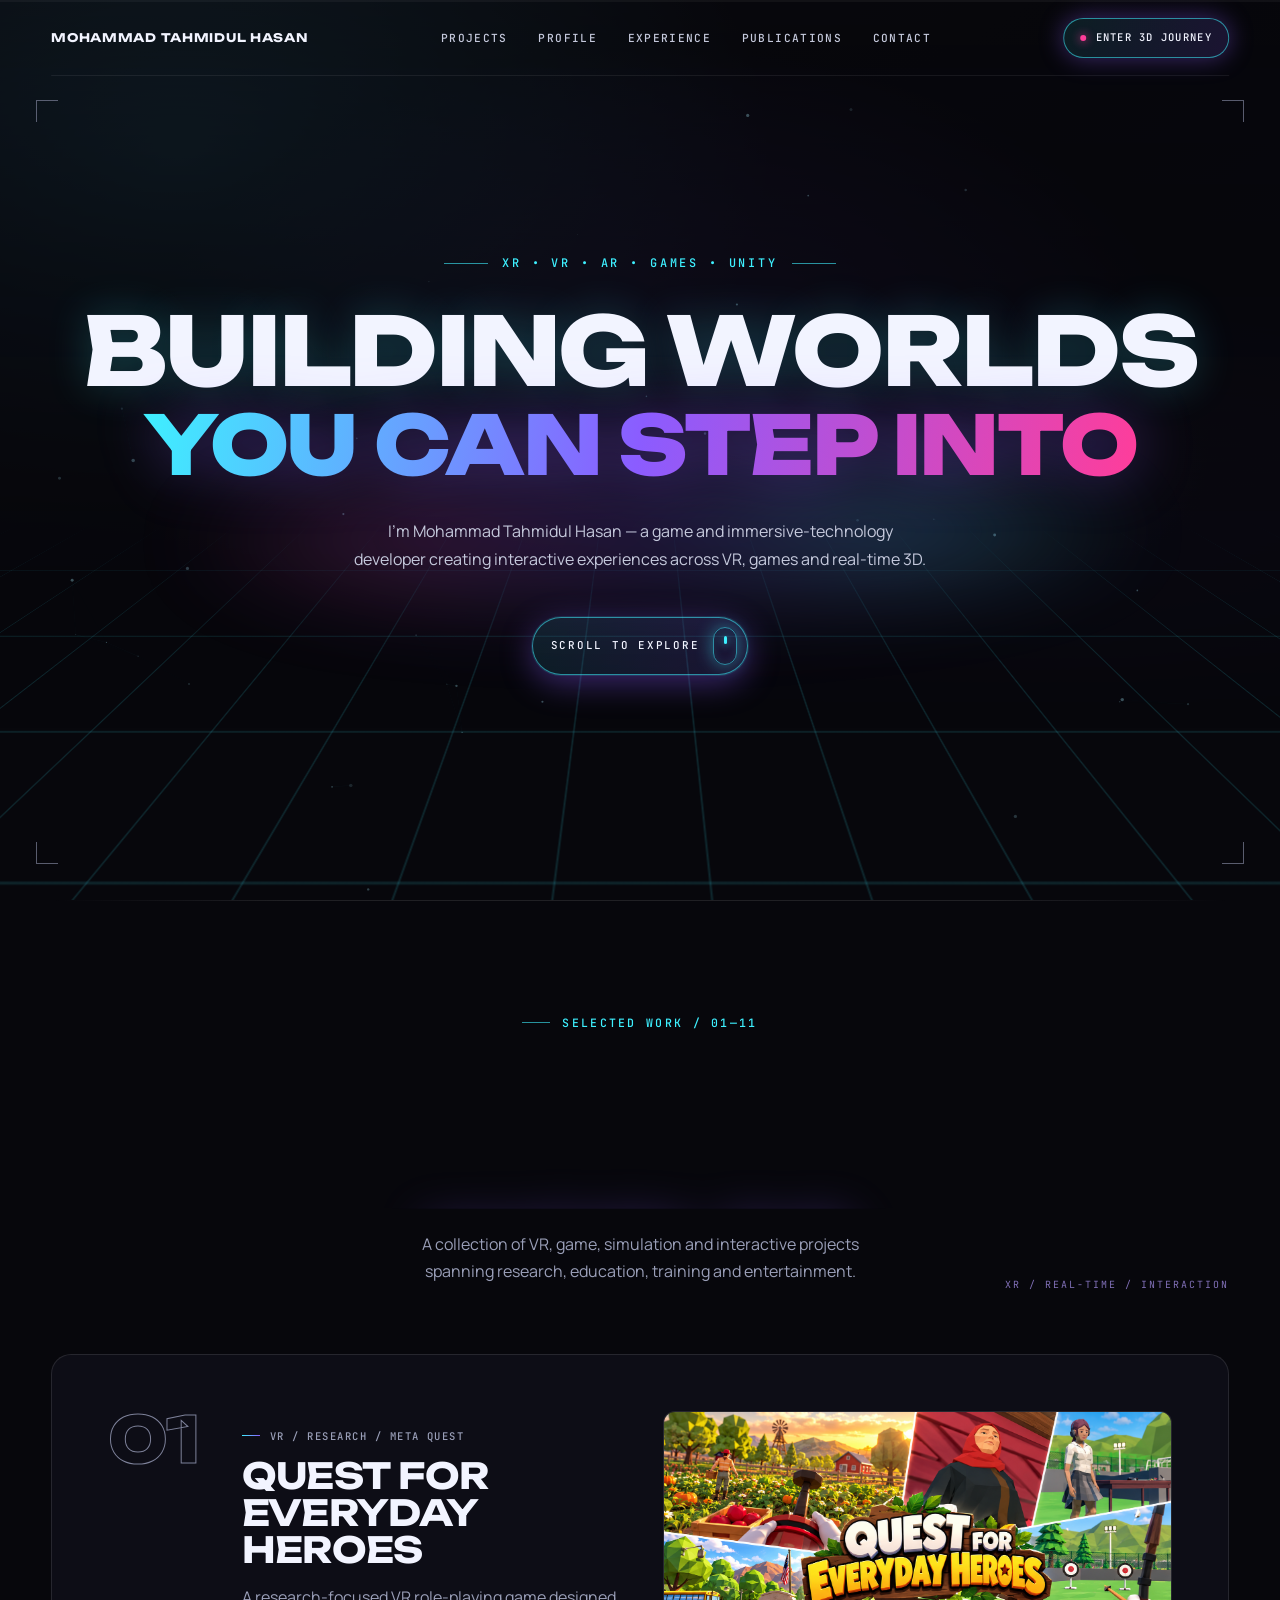
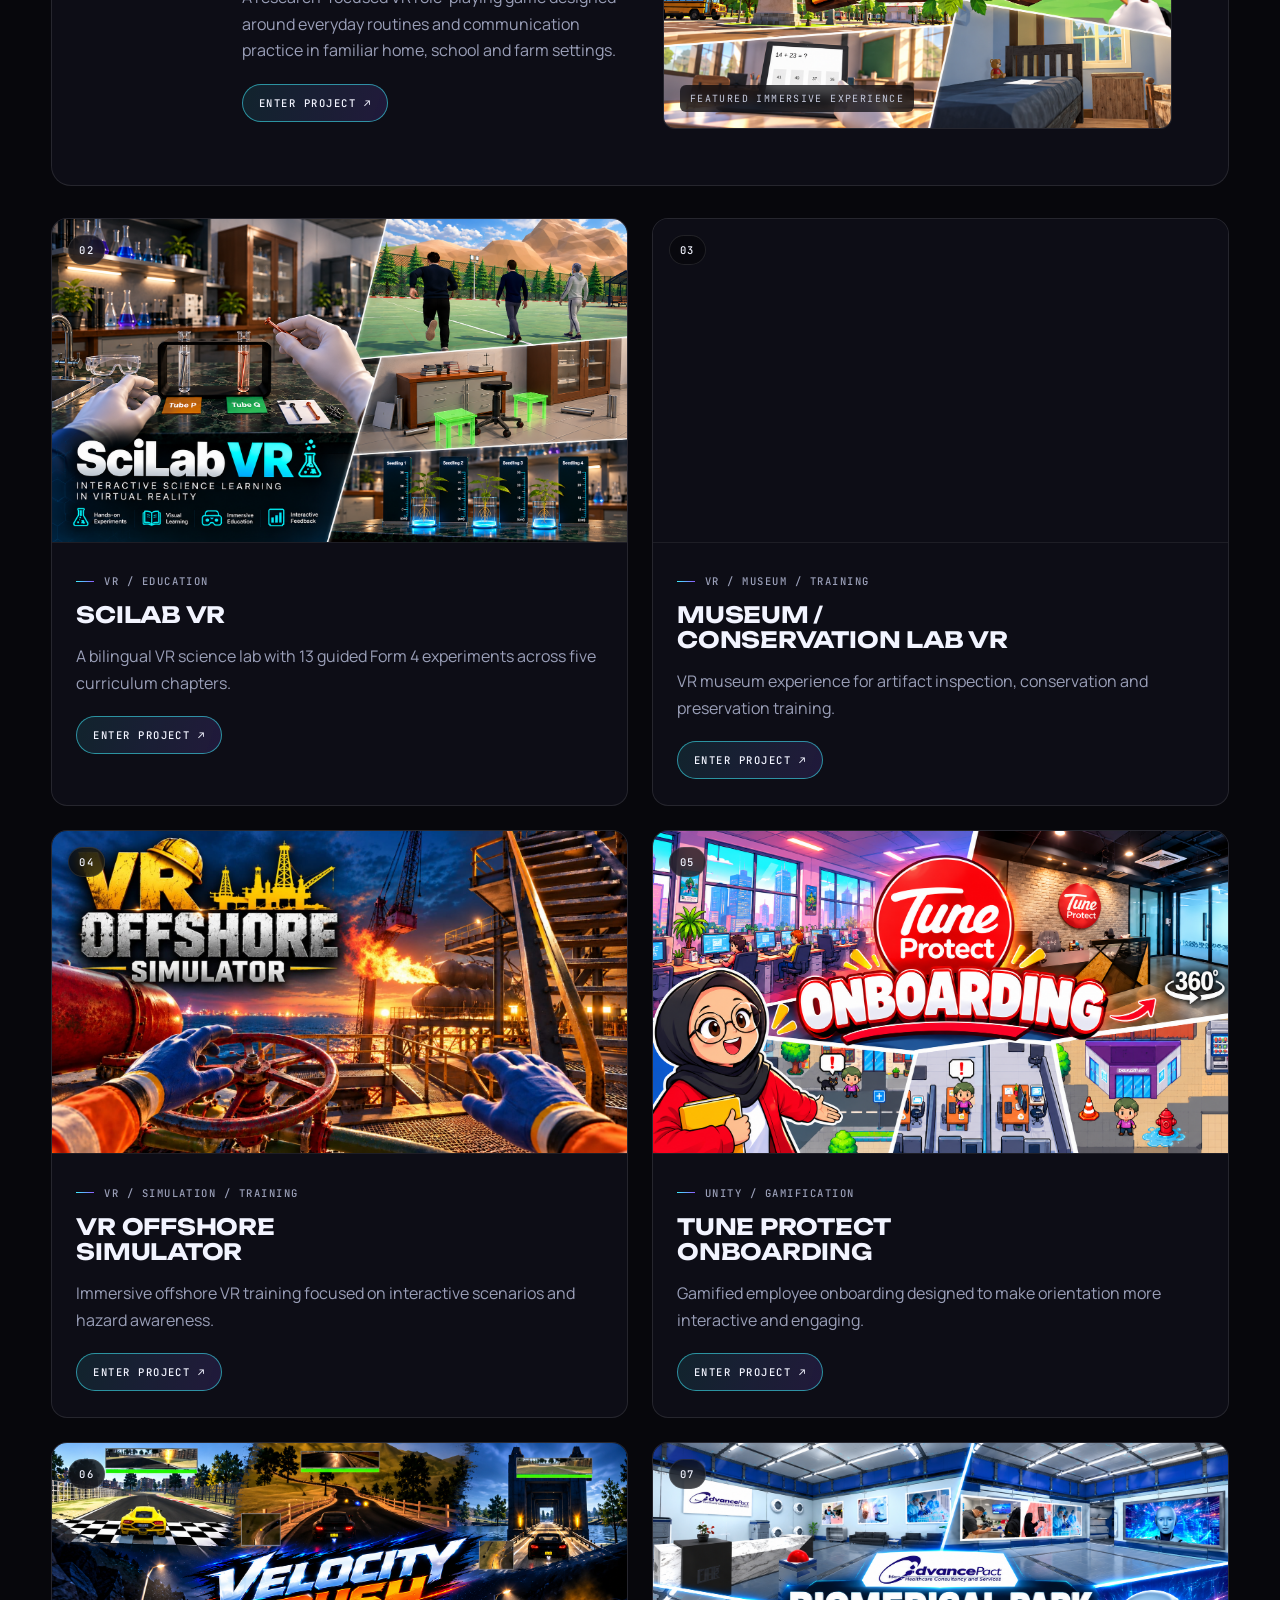
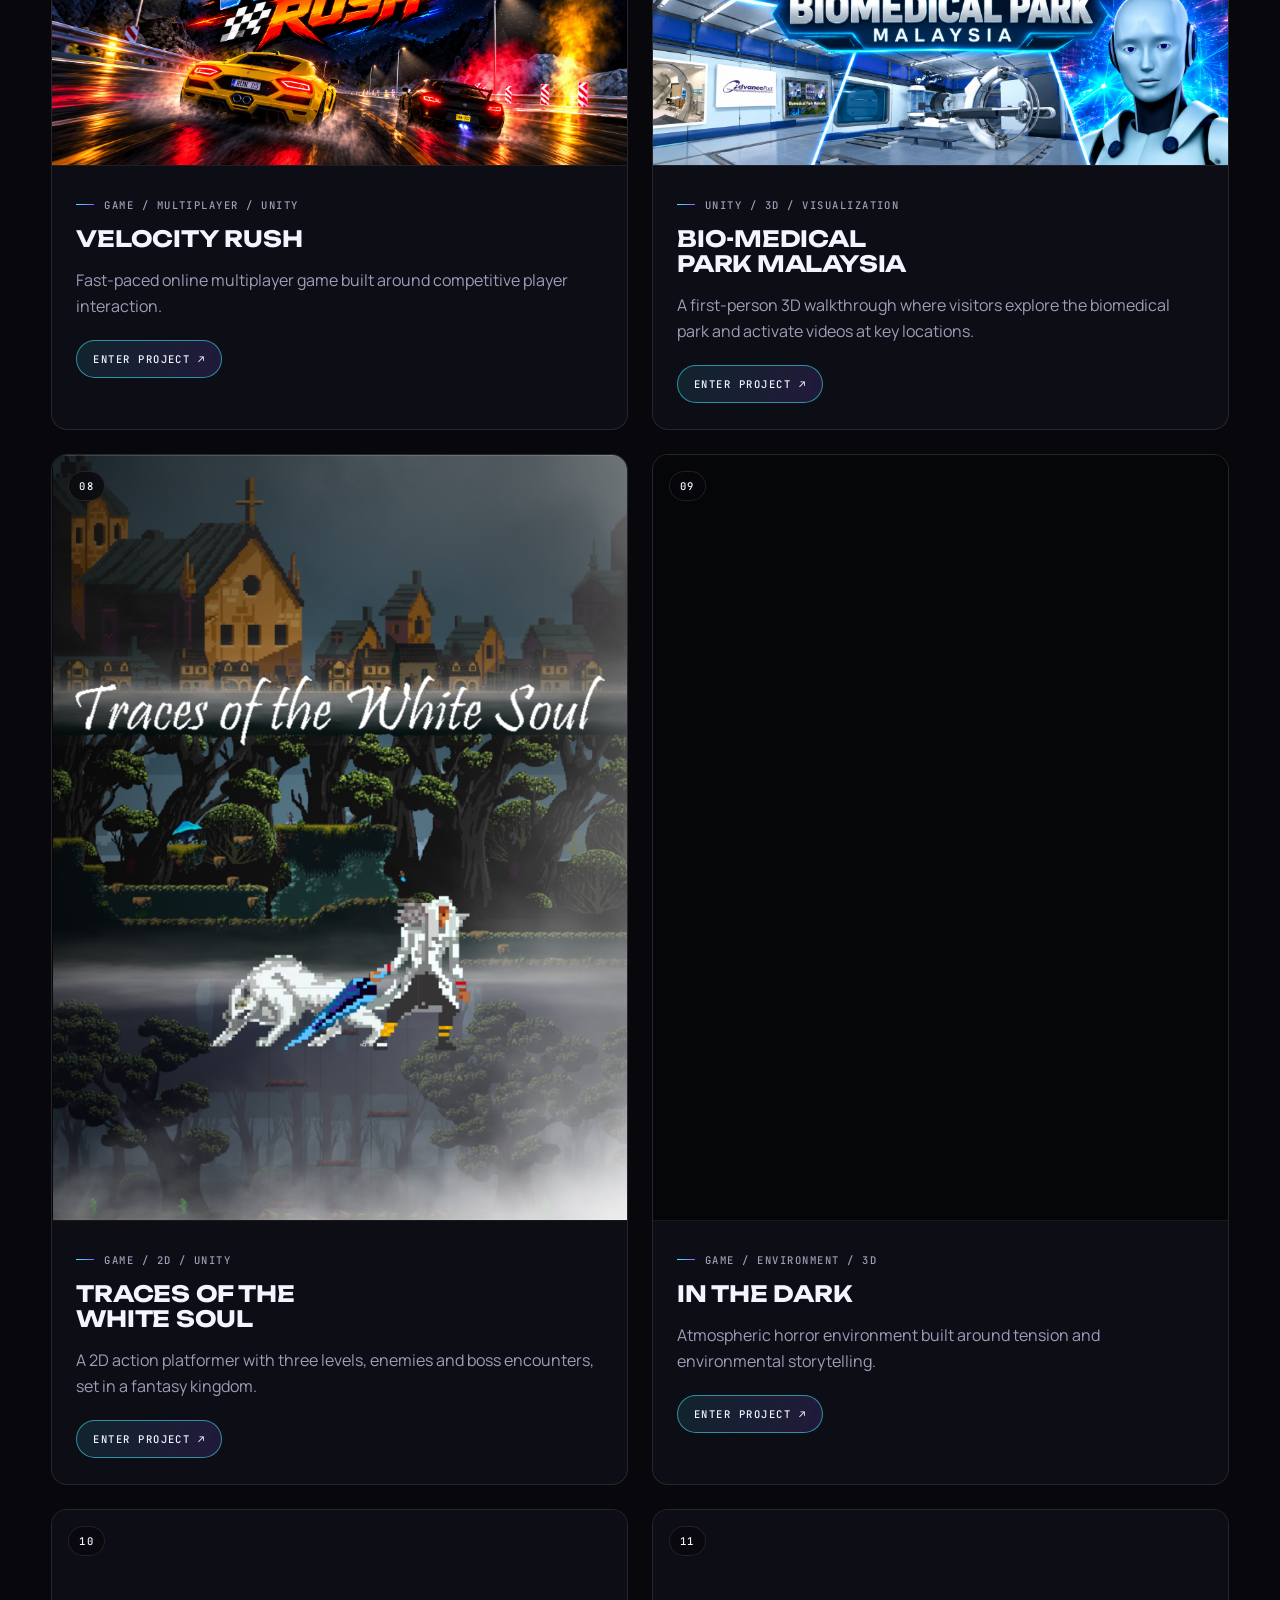
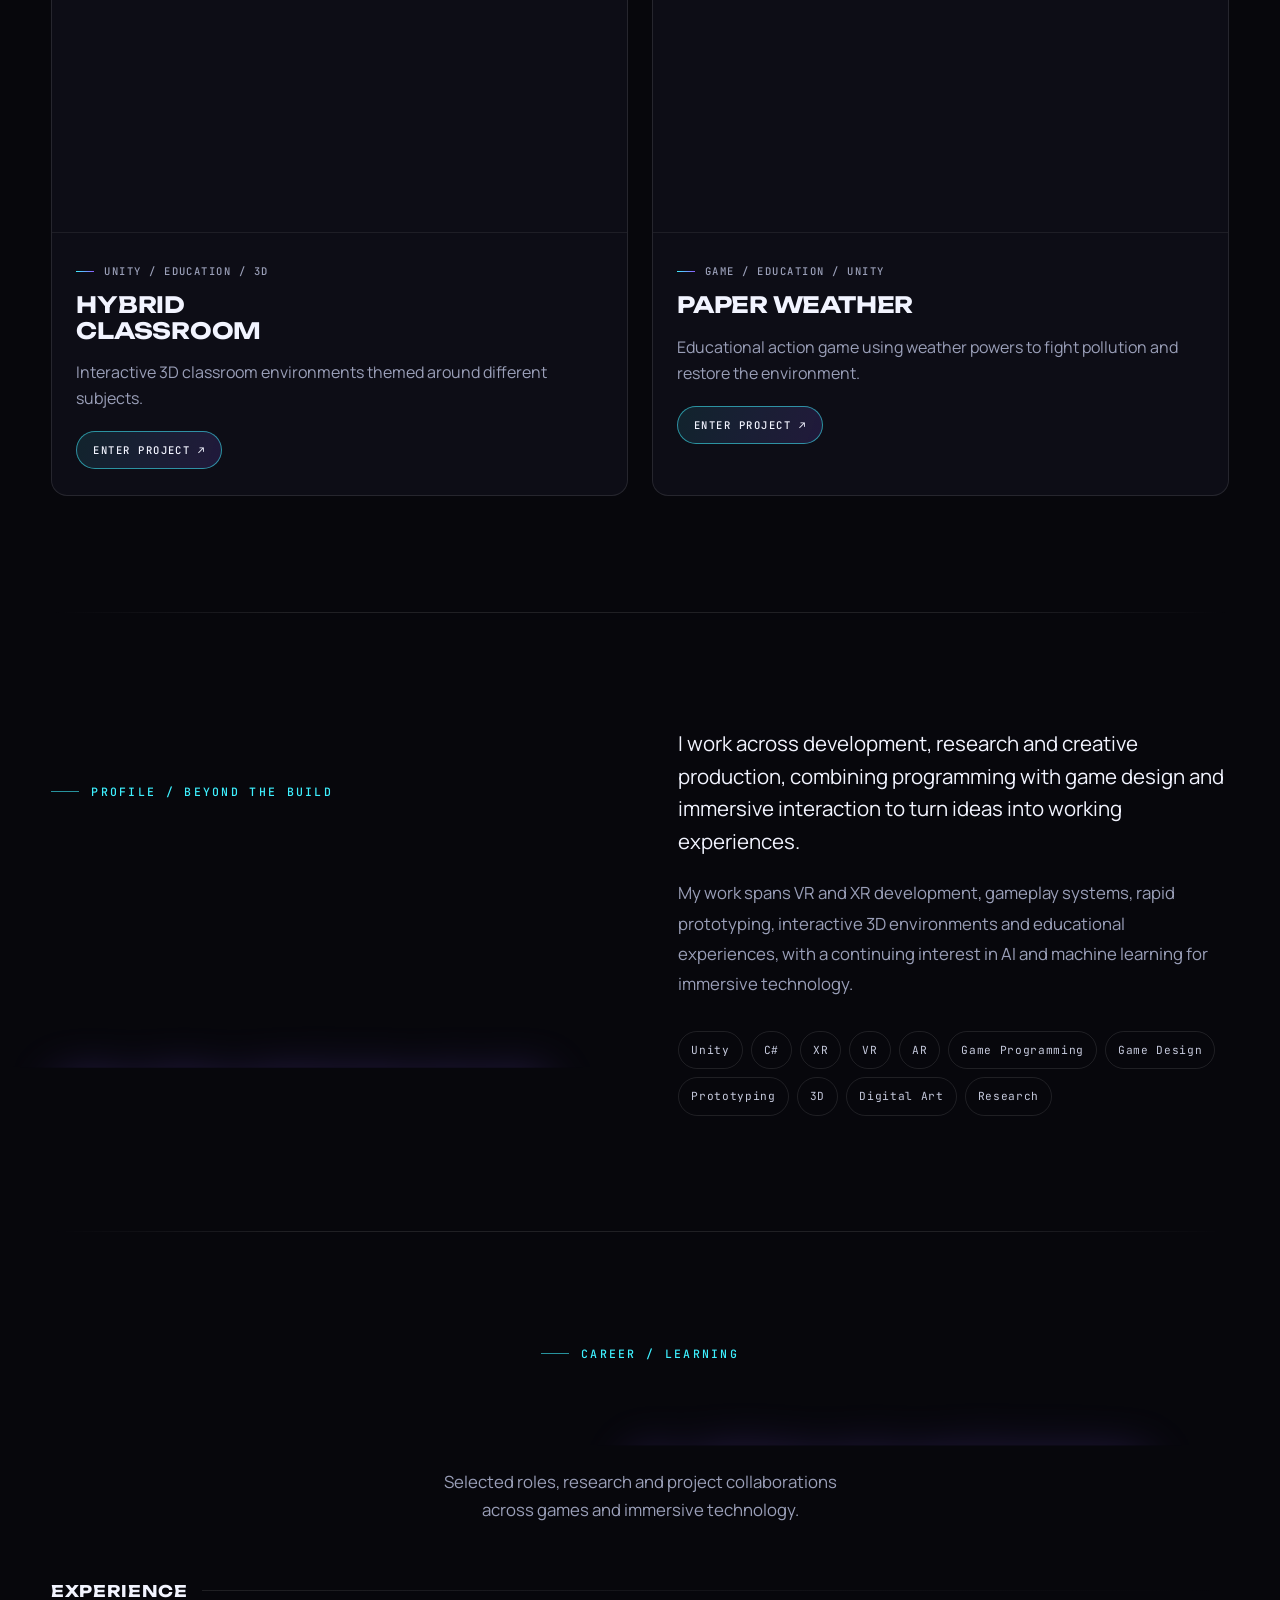
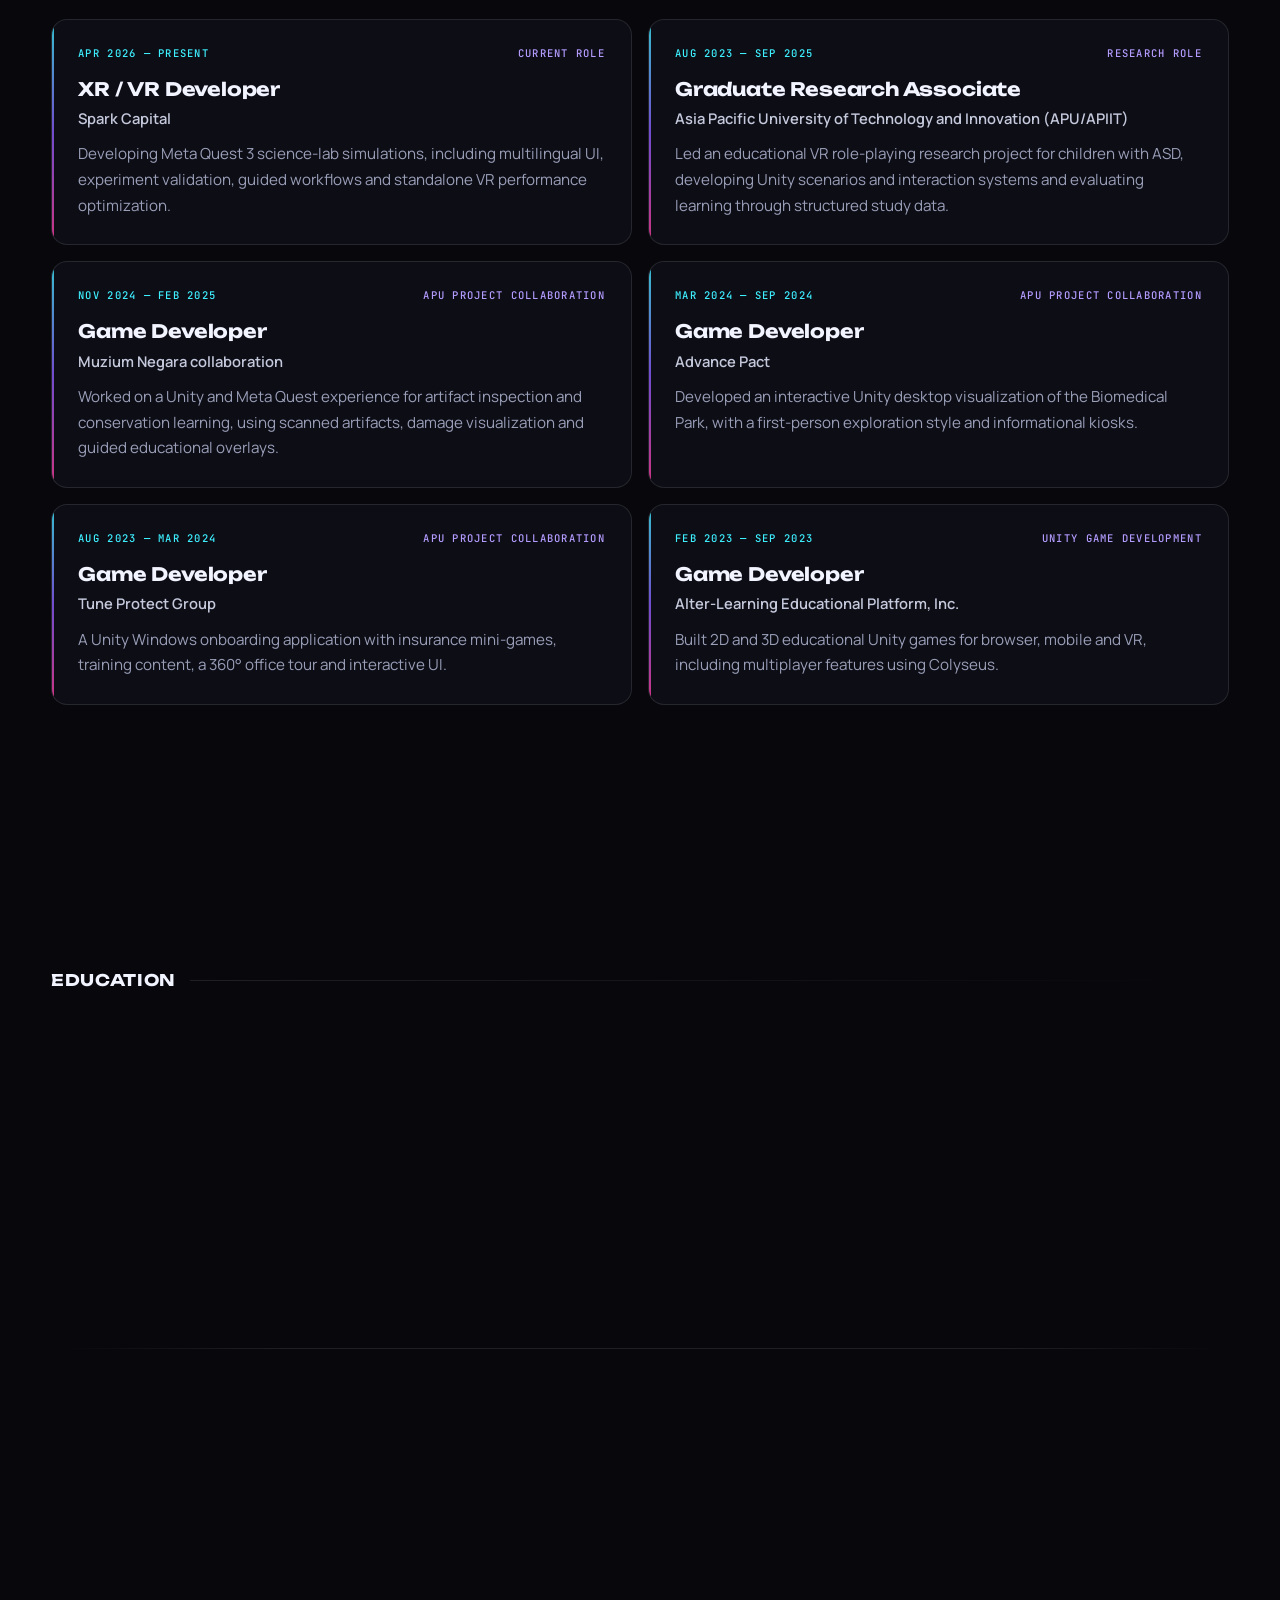
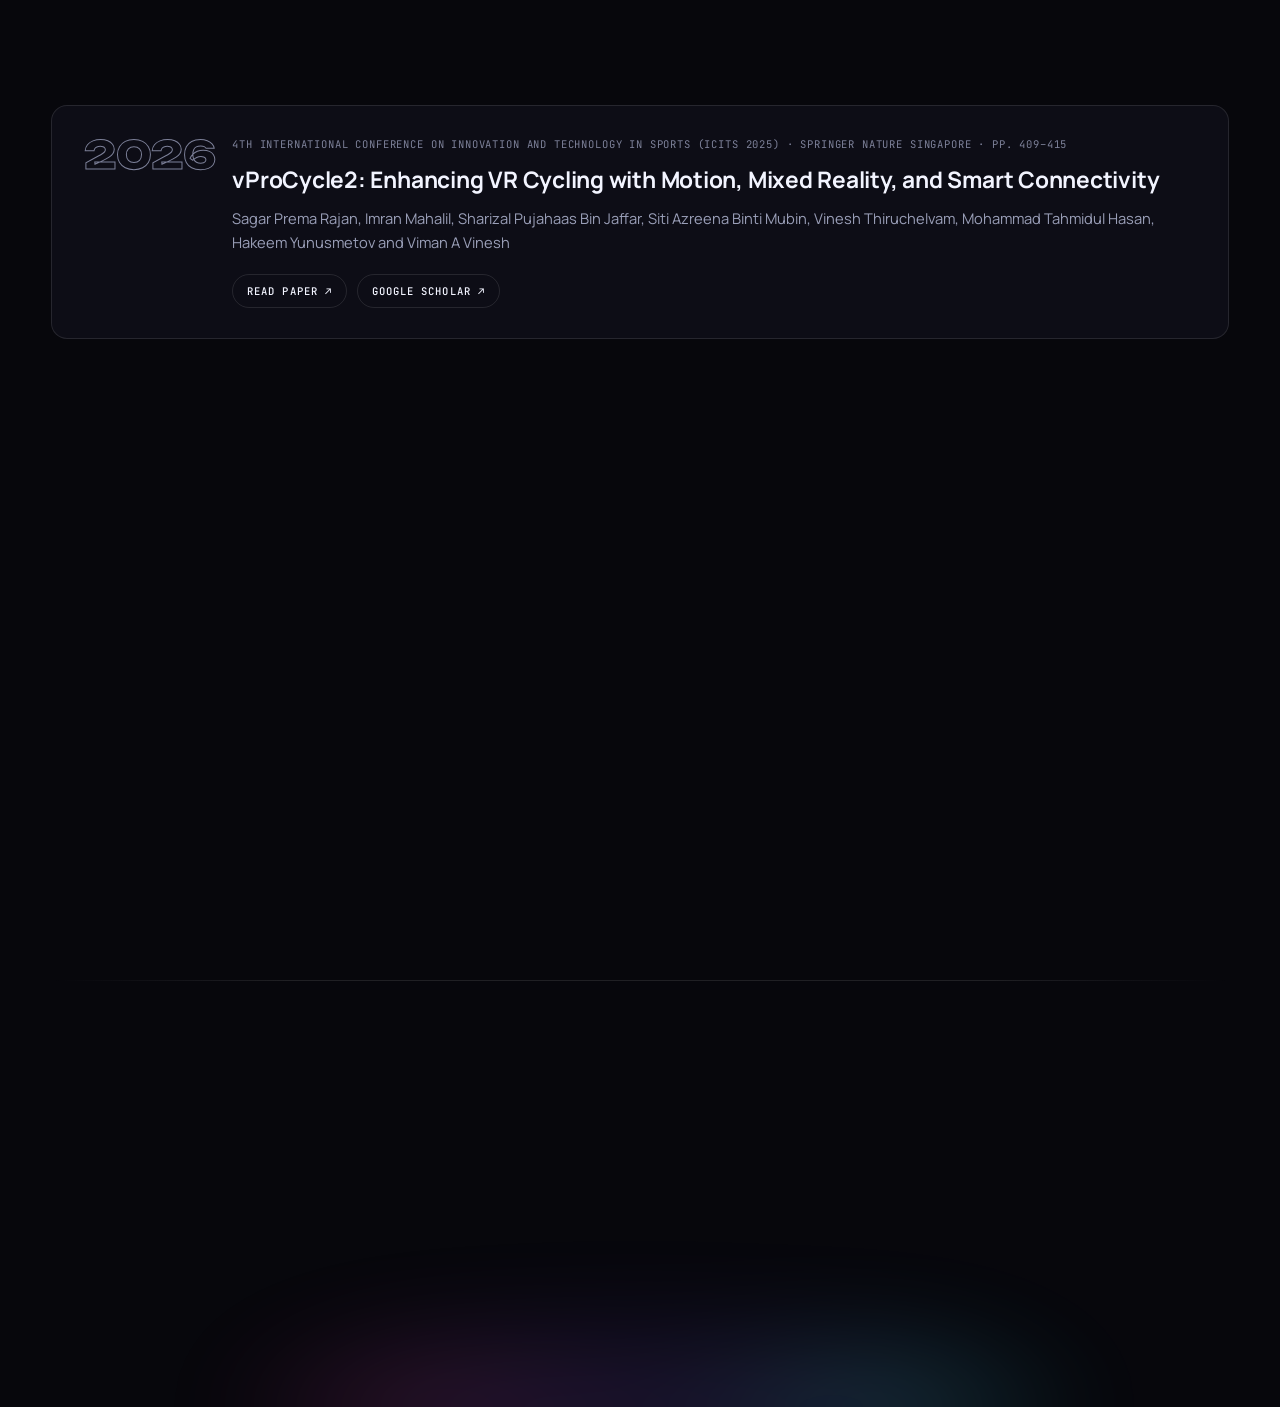
==== commit e33d2f79: "3D journey: restrained project cards Thin non-glowing accent border, soft shadow plate instead of th" ====
--- a/index.html
+++ b/index.html
@@ -99,6 +99,6 @@
 <footer class="footer" id="contact"><div class="wrap footer-grid"><div><div class="kicker">Let's build something immersive</div><h2 class="footer-title"><span class="title-line"><span>Get in <span class="grad">touch.</span></span></span></h2></div><div><a class="footer-email" href="mailto:tahmidul86@gmail.com" data-magnetic>tahmidul86@gmail.com</a><p>Kuala Lumpur, Malaysia • Open to relocate</p><div class="social-links"><a data-magnetic href="https://www.linkedin.com/in/mohammad-tahmidul-hasan-24559a133/" target="_blank" rel="noopener noreferrer">LinkedIn ↗</a><a data-magnetic href="https://github.com/mth996" target="_blank" rel="noopener noreferrer">GitHub ↗</a></div></div></div></footer>
 <script src="world-mode.js?v=noir-2" defer></script>
 <script src="home-fx.js?v=noir-2" defer></script>
-<script src="scroll-exploration.js?v=noir-journey-3" defer></script>
+<script src="scroll-exploration.js?v=noir-journey-4" defer></script>
 </body>
 </html>
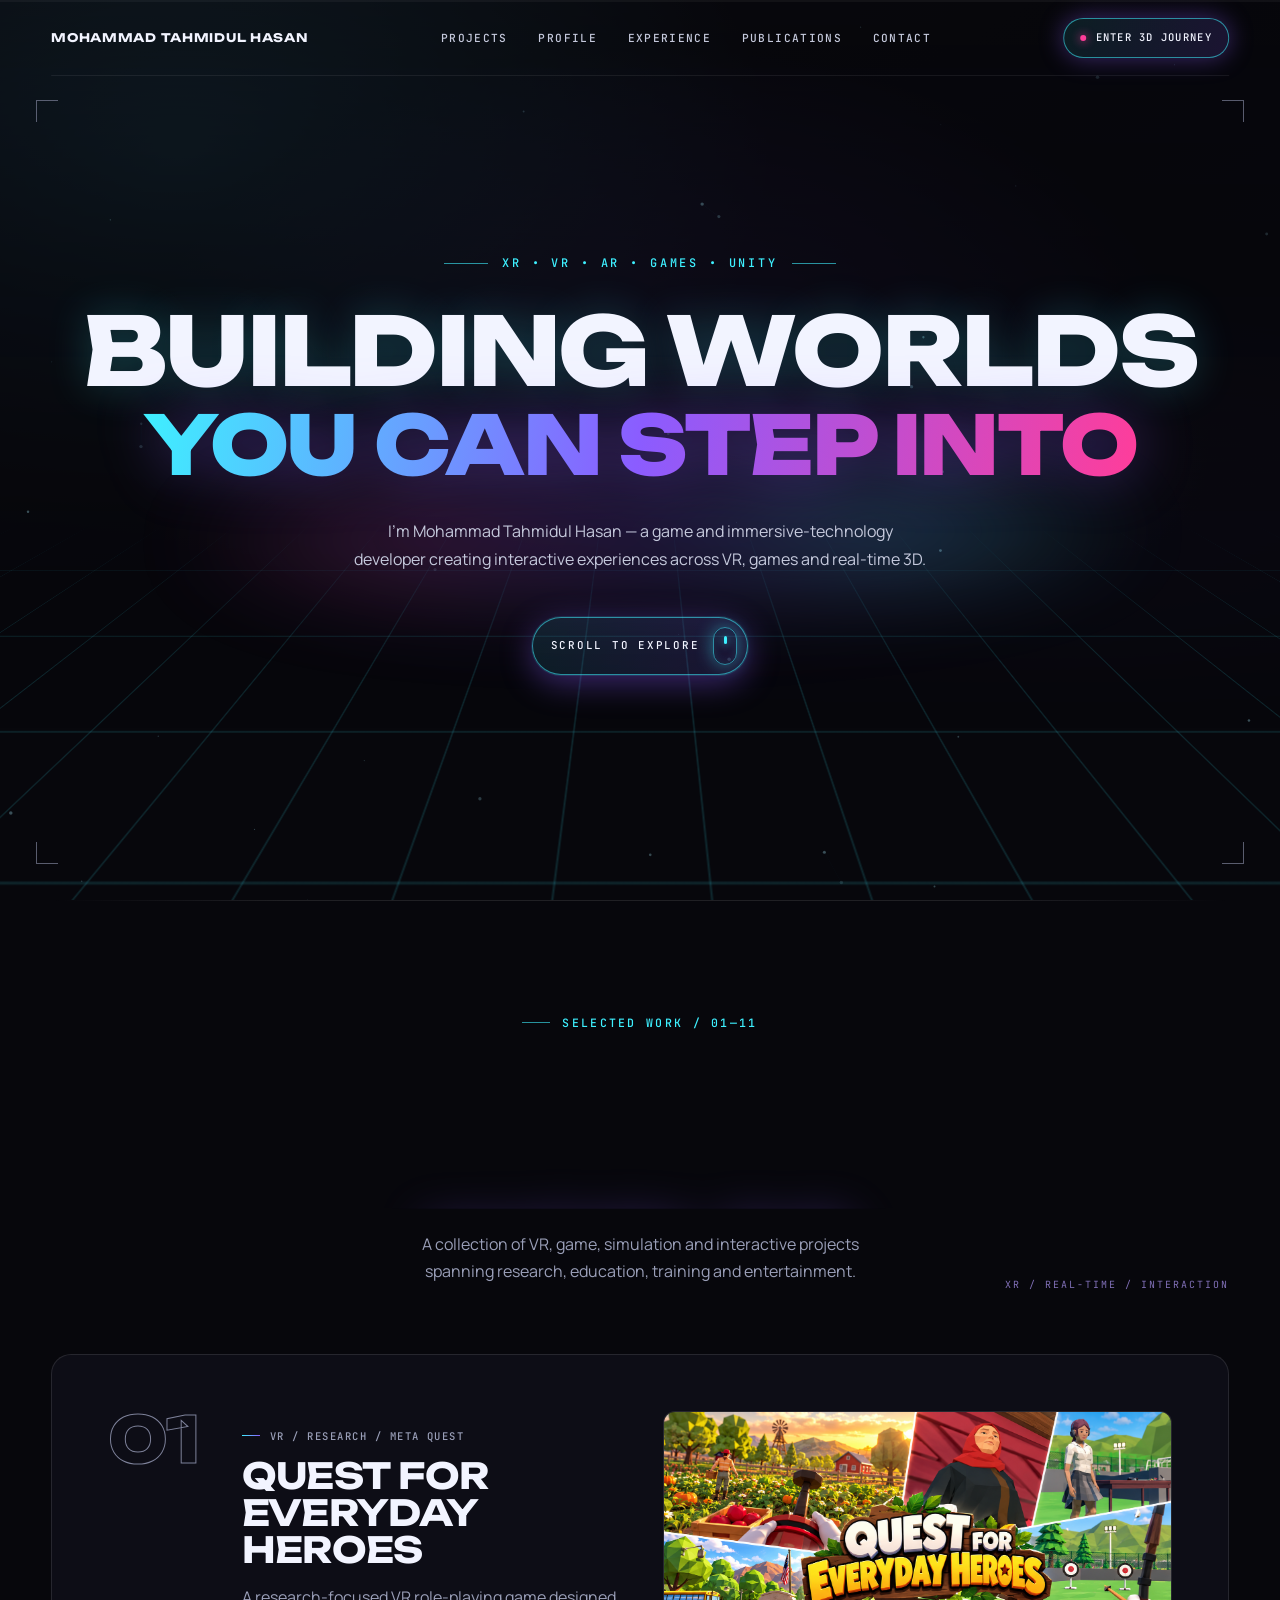
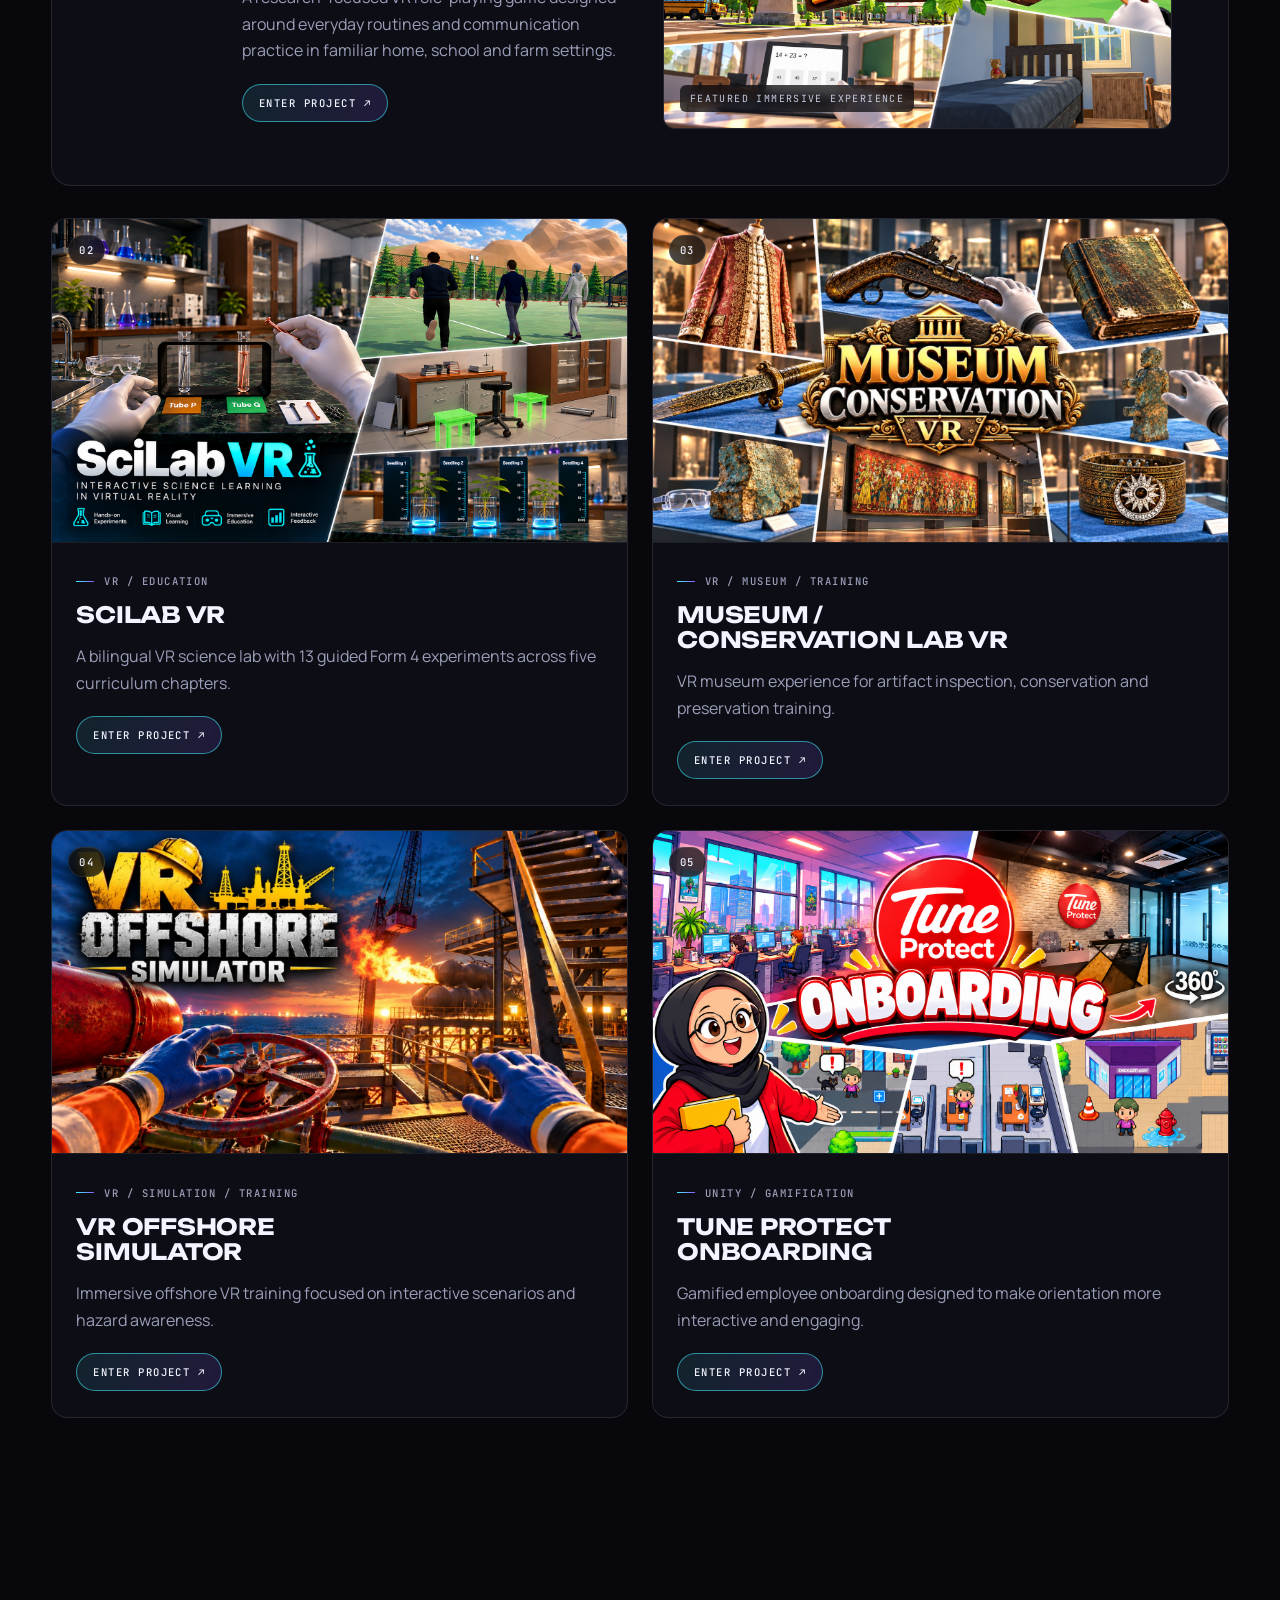
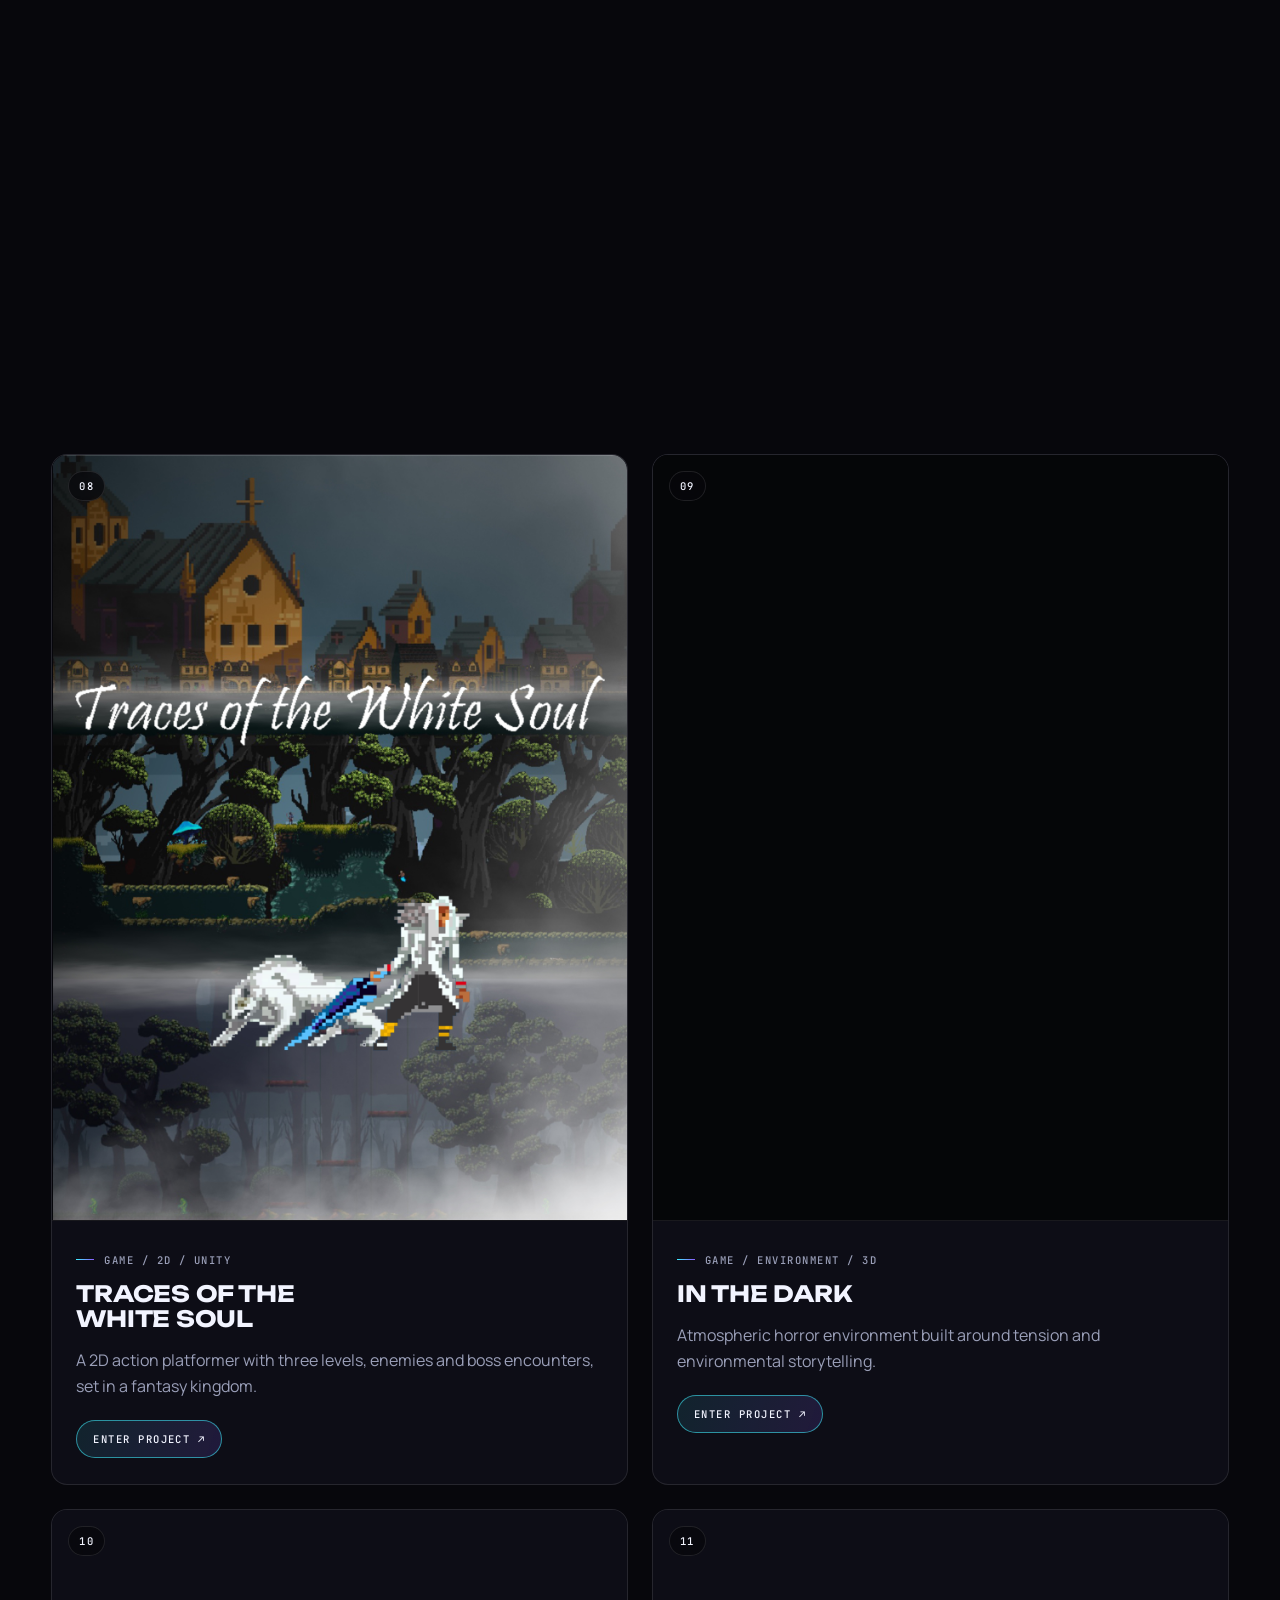
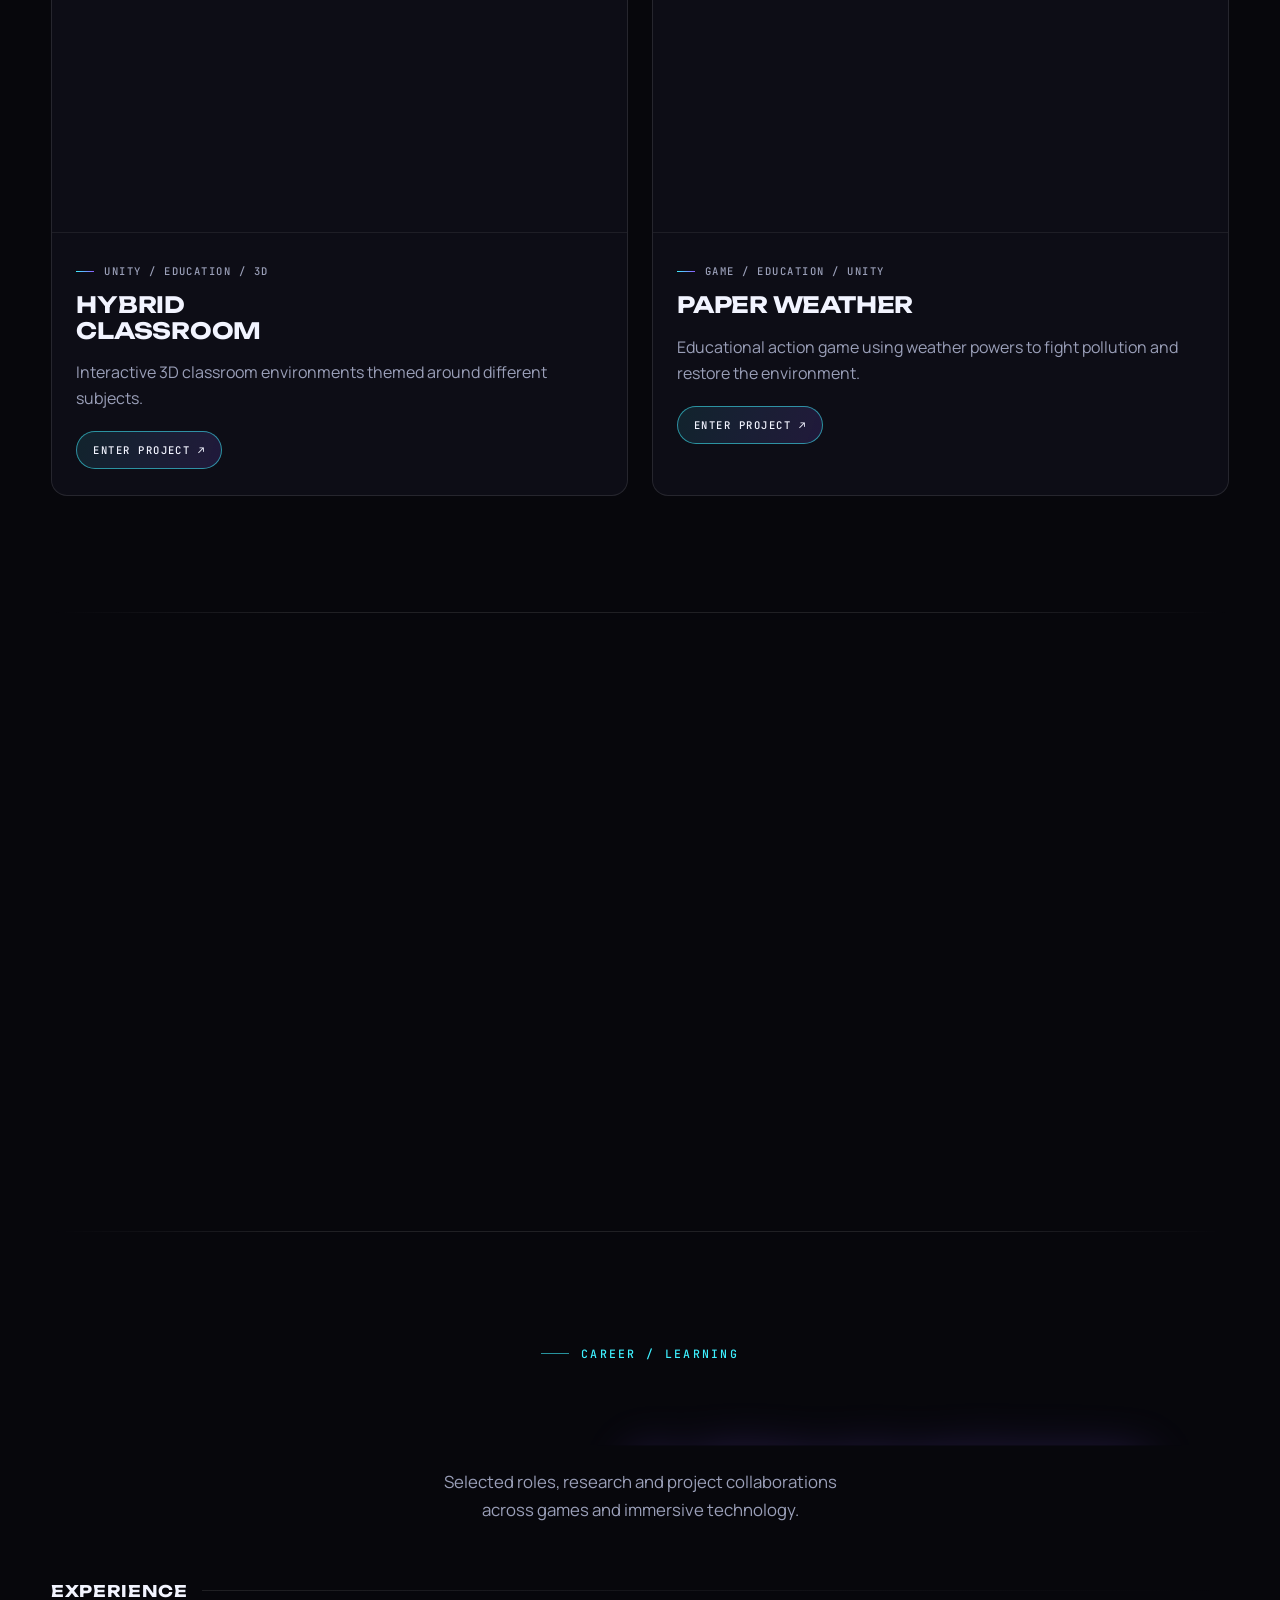
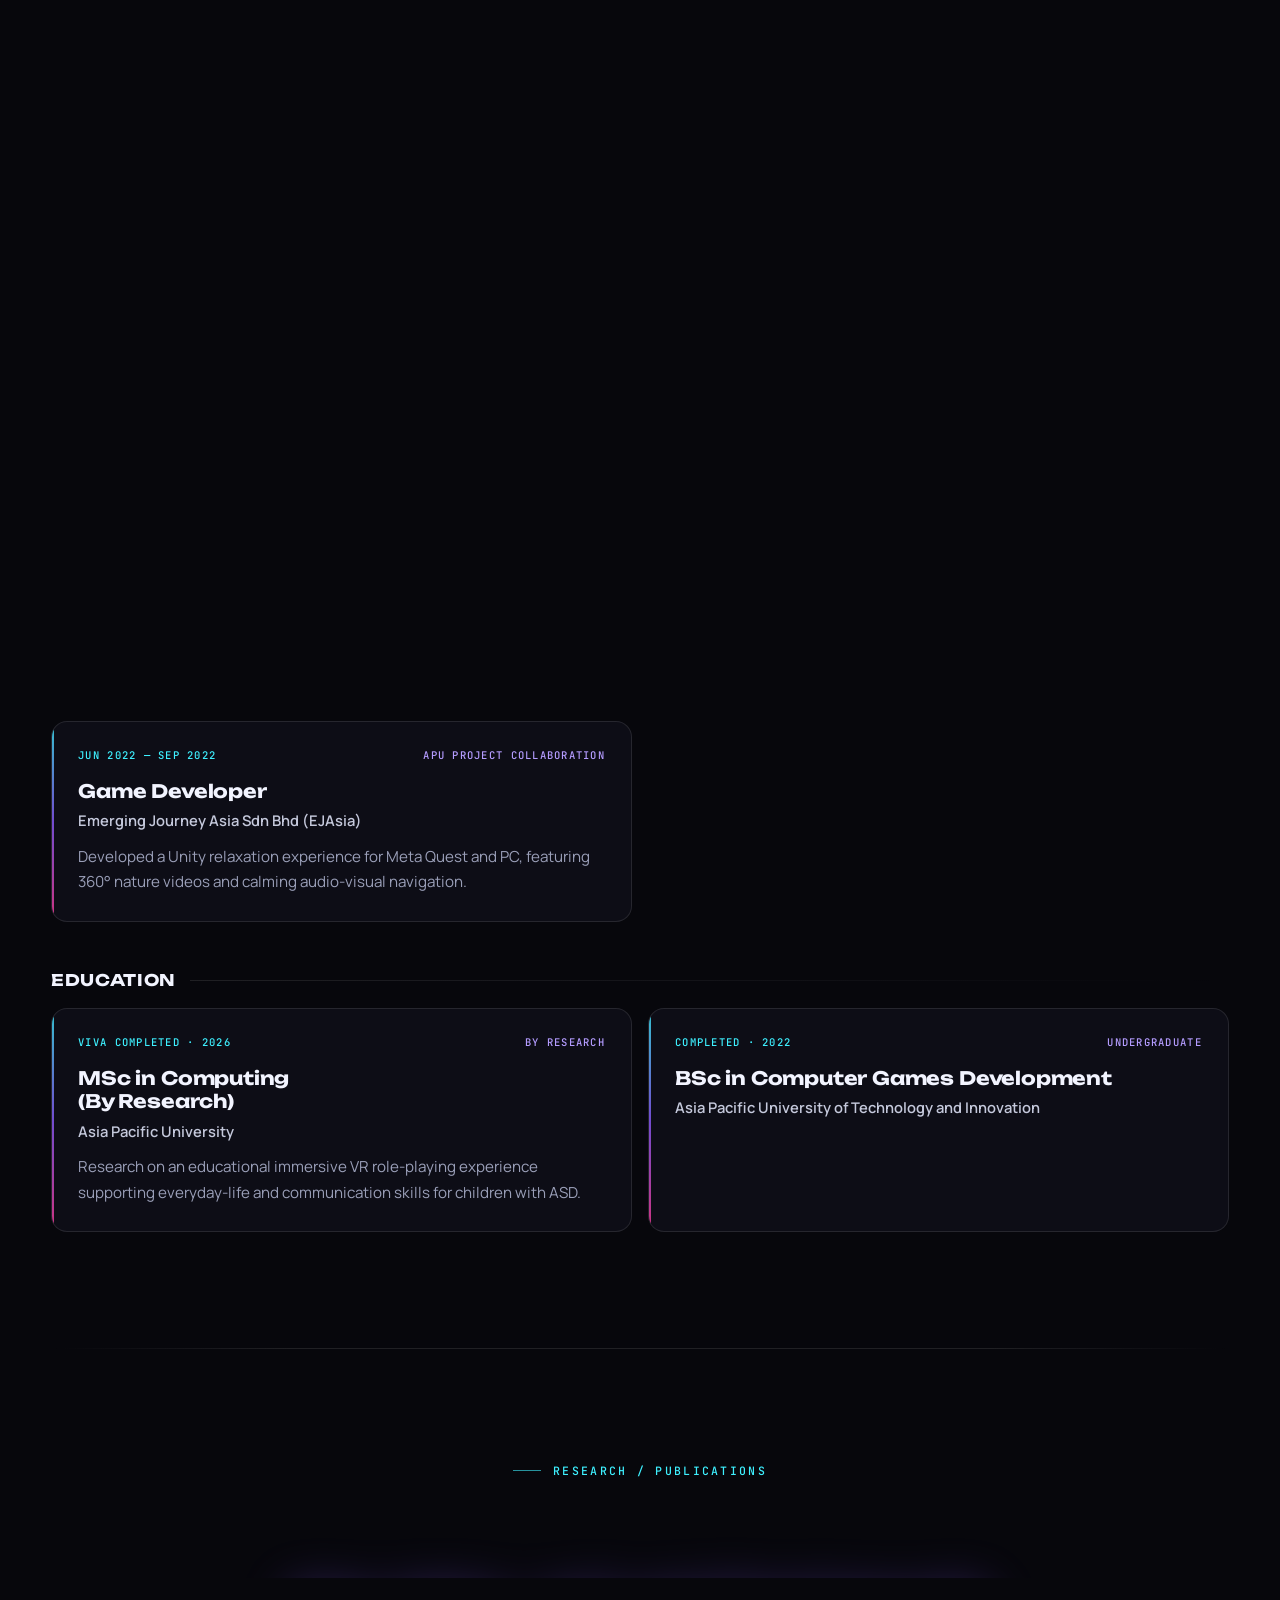
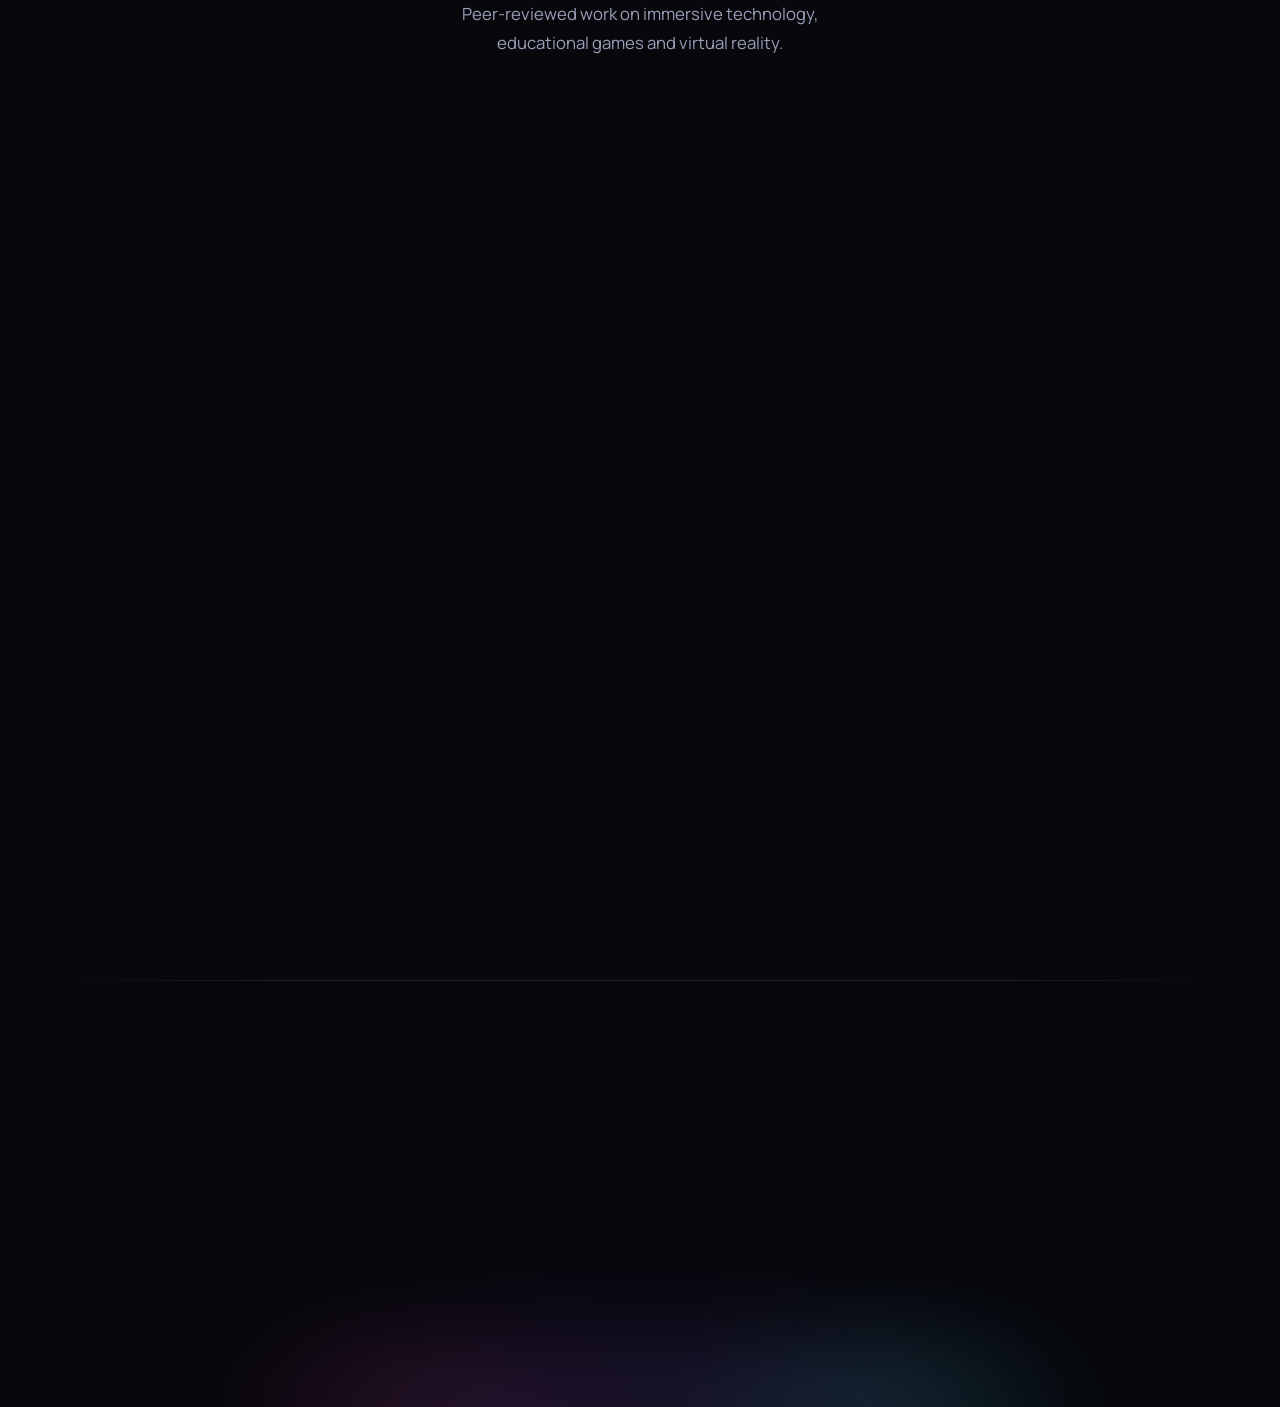
==== commit 24b13197: "3D journey: central path layout Straight central route, project cards alternating 22 m apart beside " ====
--- a/index.html
+++ b/index.html
@@ -9,7 +9,7 @@
 <link rel="stylesheet" href="tokens.css?v=noir-3">
 <link rel="stylesheet" href="styles.css?v=noir-3">
 <link rel="stylesheet" href="world-mode.css?v=noir-2">
-<link rel="stylesheet" href="scroll-exploration.css?v=noir-journey-2">
+<link rel="stylesheet" href="scroll-exploration.css?v=noir-journey-3">
 </head>
 <body class="home scroll-exploration">
 <header class="topbar wrap">
@@ -99,6 +99,6 @@
 <footer class="footer" id="contact"><div class="wrap footer-grid"><div><div class="kicker">Let's build something immersive</div><h2 class="footer-title"><span class="title-line"><span>Get in <span class="grad">touch.</span></span></span></h2></div><div><a class="footer-email" href="mailto:tahmidul86@gmail.com" data-magnetic>tahmidul86@gmail.com</a><p>Kuala Lumpur, Malaysia • Open to relocate</p><div class="social-links"><a data-magnetic href="https://www.linkedin.com/in/mohammad-tahmidul-hasan-24559a133/" target="_blank" rel="noopener noreferrer">LinkedIn ↗</a><a data-magnetic href="https://github.com/mth996" target="_blank" rel="noopener noreferrer">GitHub ↗</a></div></div></div></footer>
 <script src="world-mode.js?v=noir-2" defer></script>
 <script src="home-fx.js?v=noir-2" defer></script>
-<script src="scroll-exploration.js?v=noir-journey-4" defer></script>
+<script src="scroll-exploration.js?v=noir-journey-5" defer></script>
 </body>
 </html>
--- a/scroll-exploration.css
+++ b/scroll-exploration.css
@@ -87,6 +87,8 @@
   transition:opacity .35s ease,translate .5s var(--ease-out);
 }
 .journey-ui__panel.is-changing{opacity:0;translate:0 12px}
+/* Card on the right: the panel moves under it, clear of the progress bar and hint */
+.journey-ui__panel--right{left:auto;right:max(4vw,calc((100vw - 1180px)/2));bottom:118px}
 .journey-ui__kicker{
   display:flex;flex-wrap:wrap;align-items:center;gap:12px;margin:0 0 14px;
   color:var(--text-3);font-family:var(--font-mono);font-size:.64rem;letter-spacing:.14em;text-transform:uppercase;
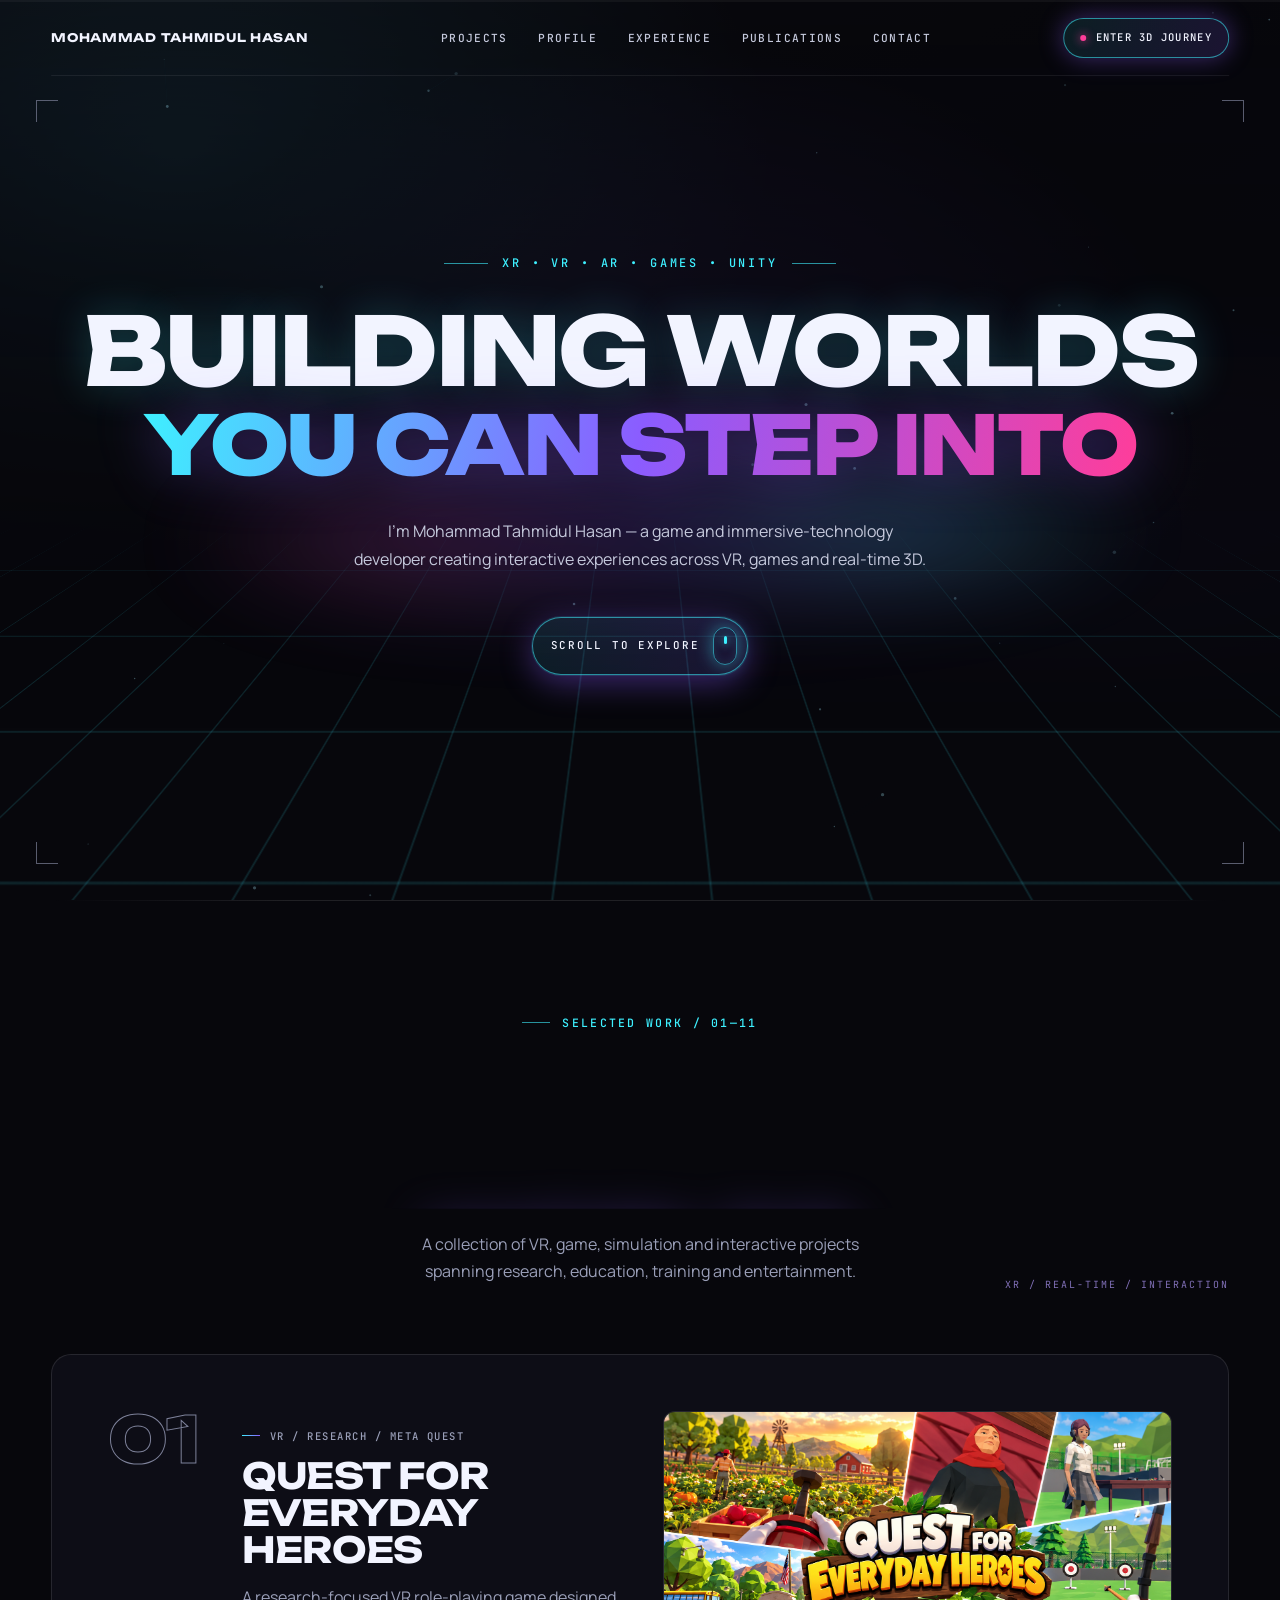
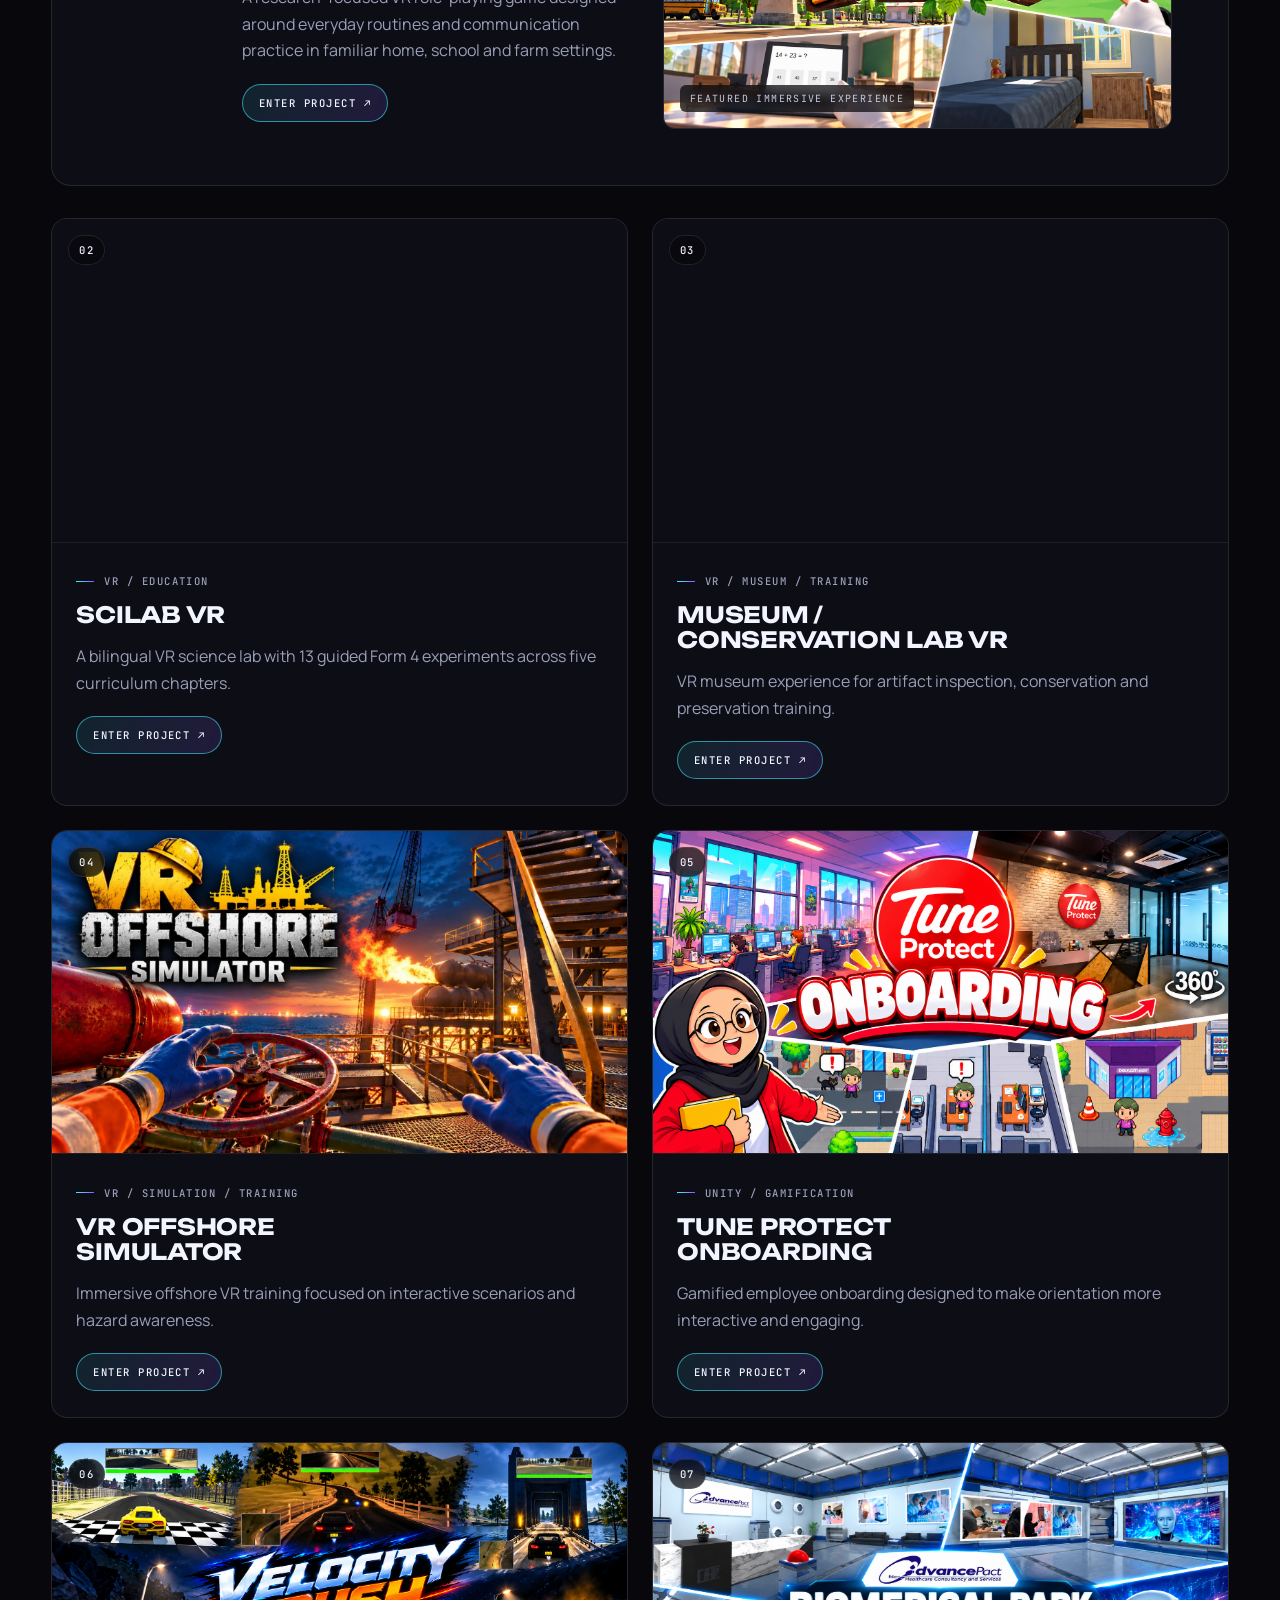
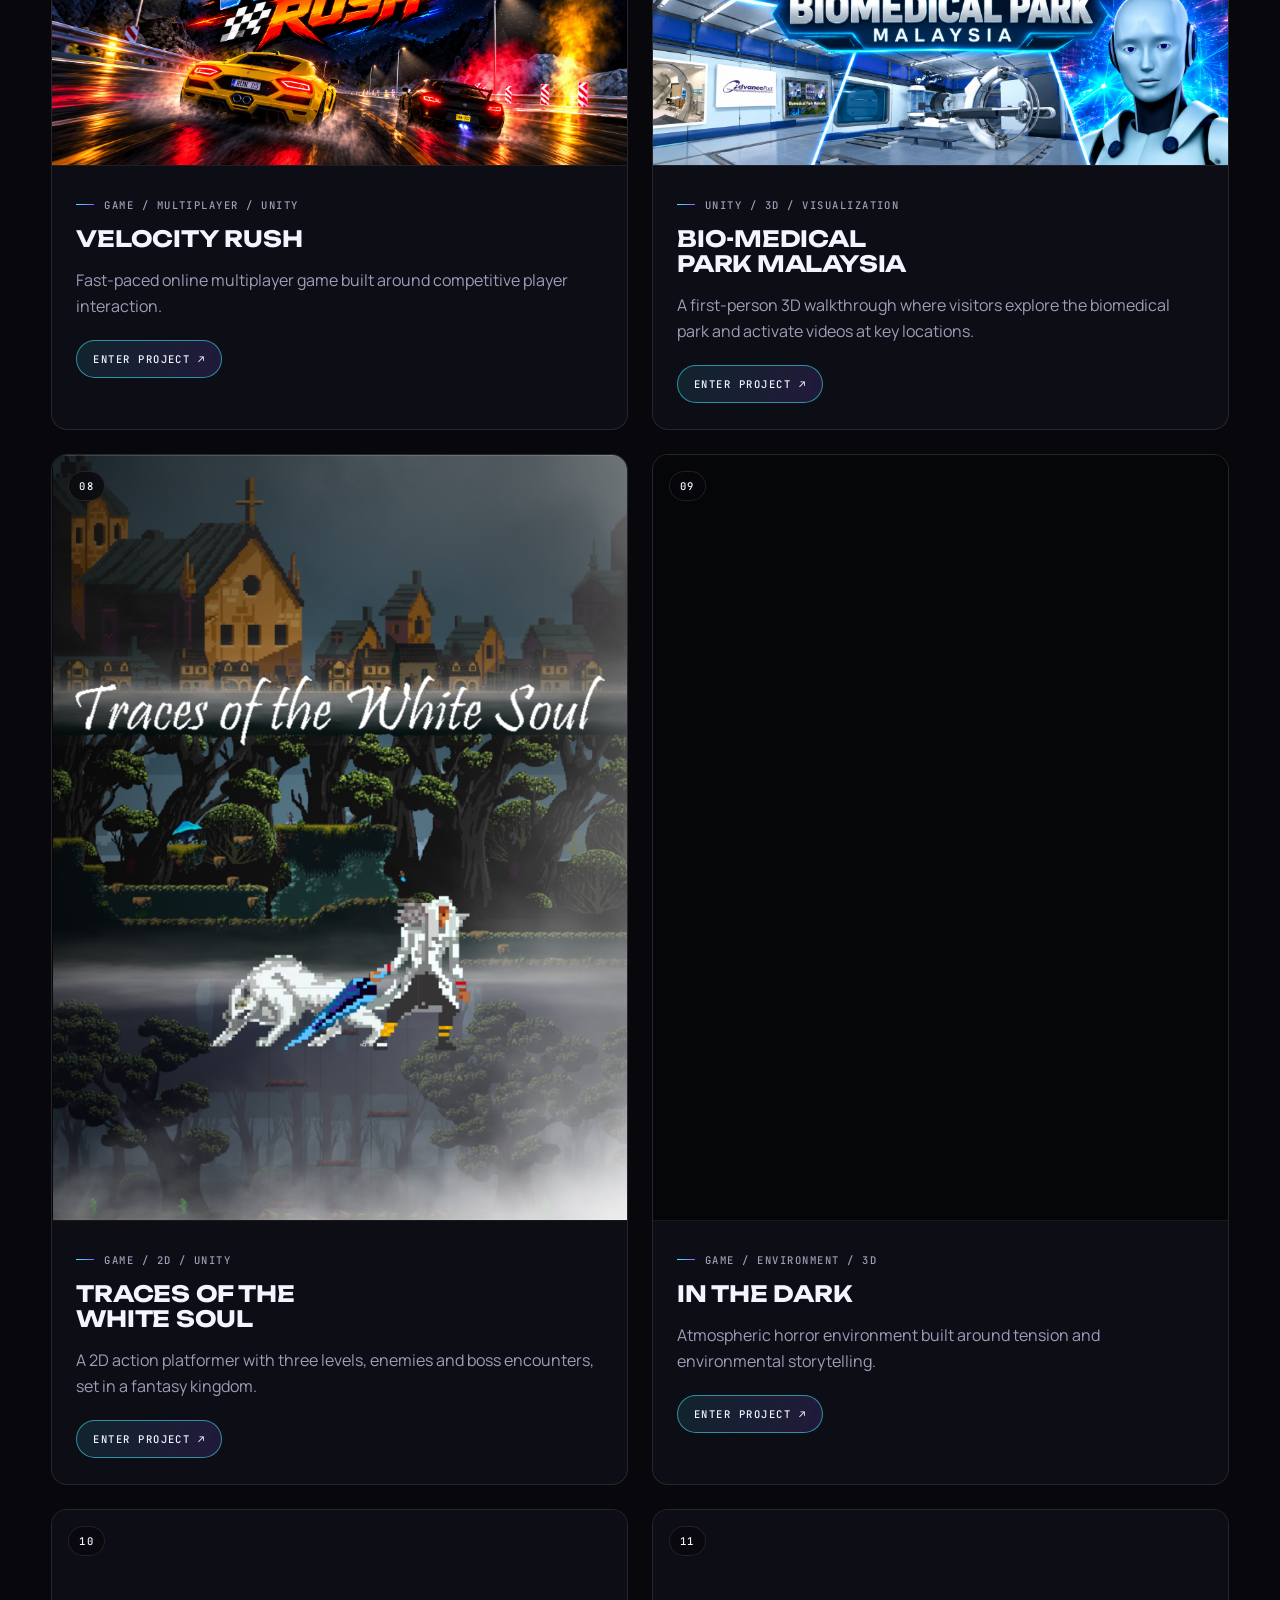
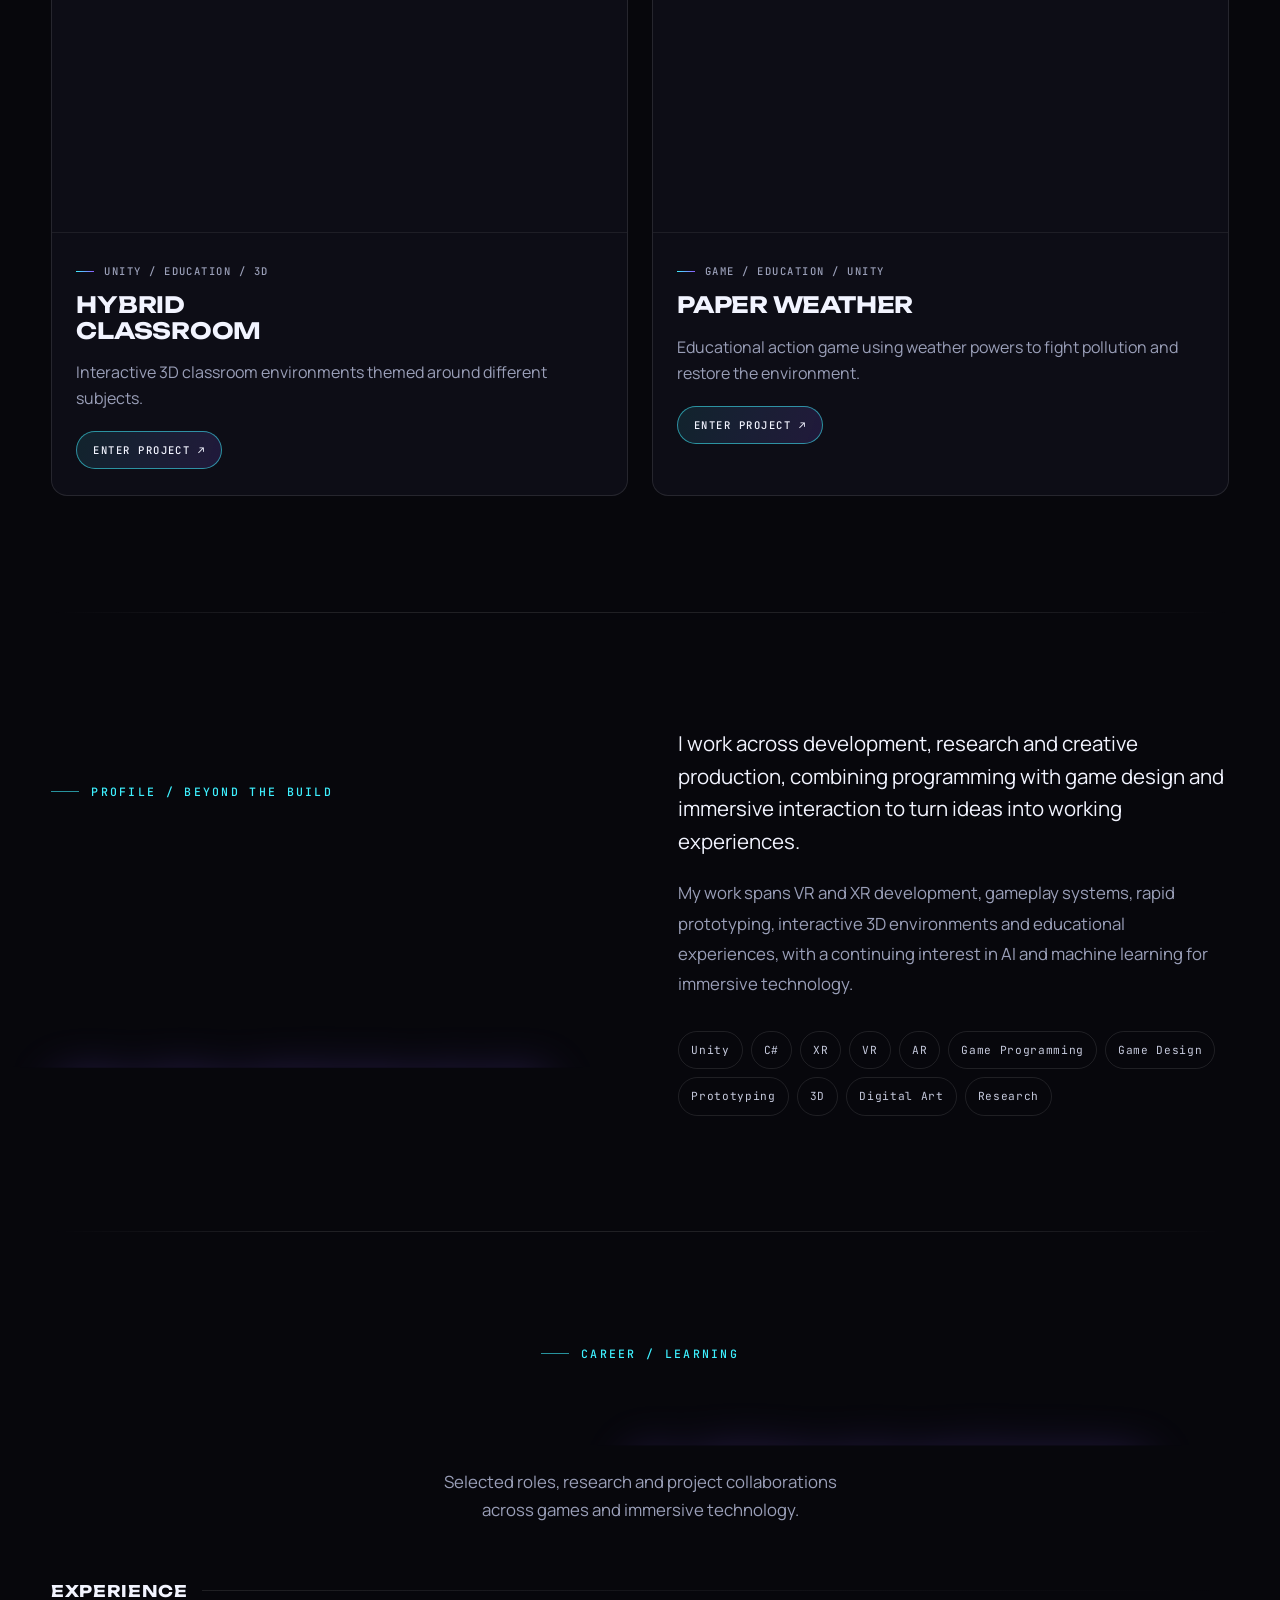
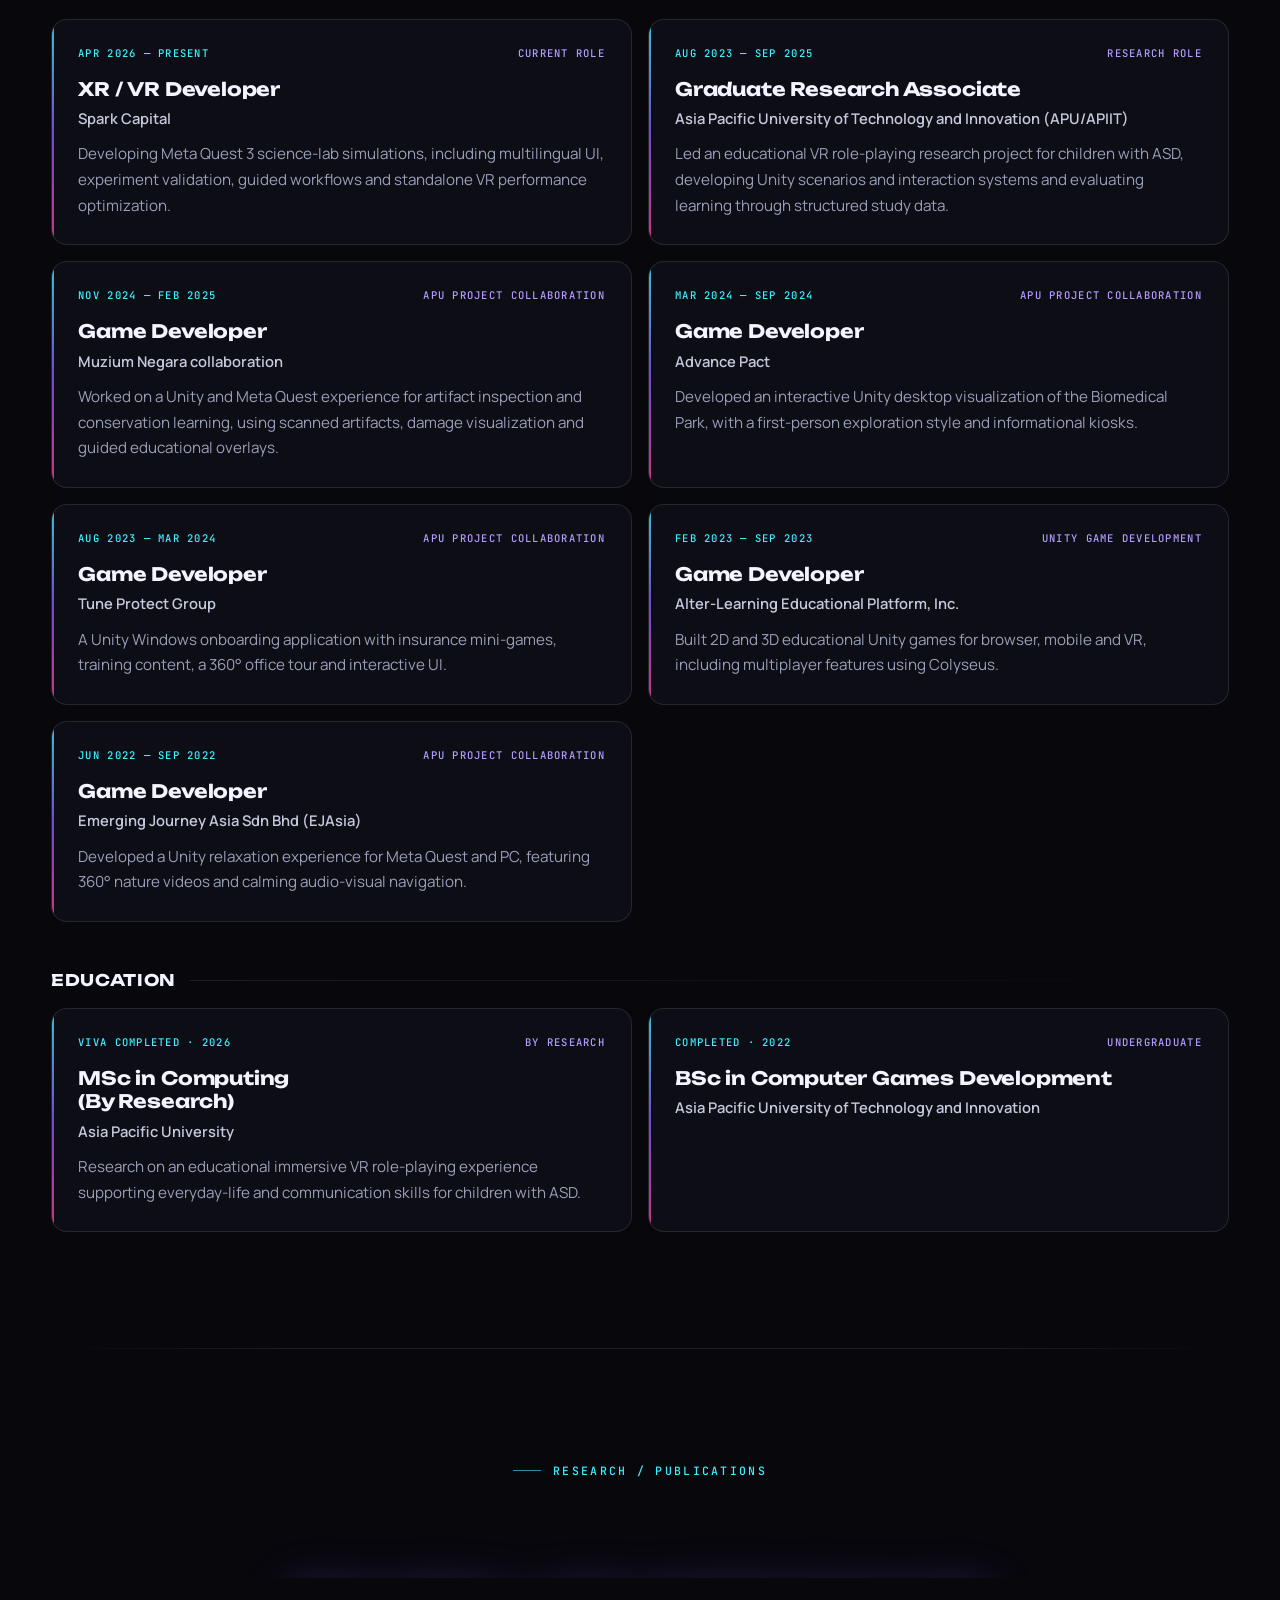
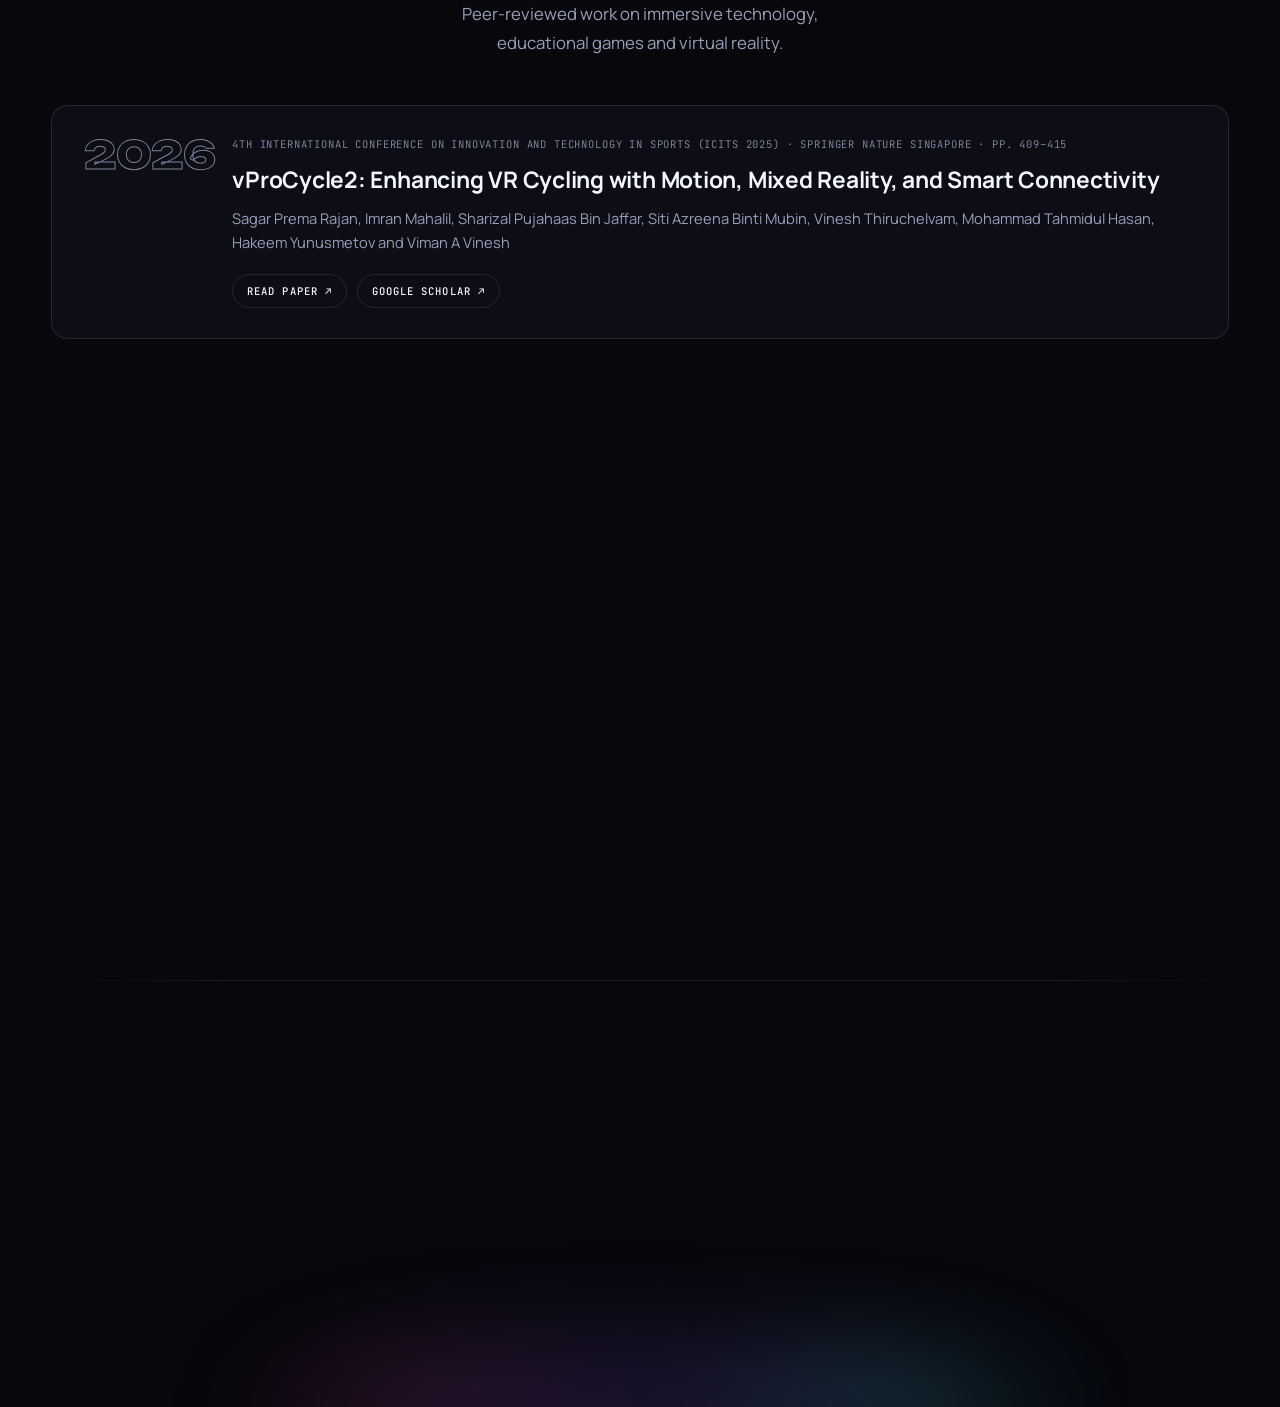
==== commit 590c54c3: "3D journey: unified movement controller and following camera journey-travel.js owns where the guide " ====
--- a/index.html
+++ b/index.html
@@ -9,7 +9,7 @@
 <link rel="stylesheet" href="tokens.css?v=noir-3">
 <link rel="stylesheet" href="styles.css?v=noir-3">
 <link rel="stylesheet" href="world-mode.css?v=noir-2">
-<link rel="stylesheet" href="scroll-exploration.css?v=noir-journey-3">
+<link rel="stylesheet" href="scroll-exploration.css?v=noir-journey-4">
 </head>
 <body class="home scroll-exploration">
 <header class="topbar wrap">
@@ -99,6 +99,6 @@
 <footer class="footer" id="contact"><div class="wrap footer-grid"><div><div class="kicker">Let's build something immersive</div><h2 class="footer-title"><span class="title-line"><span>Get in <span class="grad">touch.</span></span></span></h2></div><div><a class="footer-email" href="mailto:tahmidul86@gmail.com" data-magnetic>tahmidul86@gmail.com</a><p>Kuala Lumpur, Malaysia • Open to relocate</p><div class="social-links"><a data-magnetic href="https://www.linkedin.com/in/mohammad-tahmidul-hasan-24559a133/" target="_blank" rel="noopener noreferrer">LinkedIn ↗</a><a data-magnetic href="https://github.com/mth996" target="_blank" rel="noopener noreferrer">GitHub ↗</a></div></div></div></footer>
 <script src="world-mode.js?v=noir-2" defer></script>
 <script src="home-fx.js?v=noir-2" defer></script>
-<script src="scroll-exploration.js?v=noir-journey-5" defer></script>
+<script src="scroll-exploration.js?v=noir-journey-8" defer></script>
 </body>
 </html>
--- a/scroll-exploration.css
+++ b/scroll-exploration.css
@@ -87,6 +87,8 @@
   transition:opacity .35s ease,translate .5s var(--ease-out);
 }
 .journey-ui__panel.is-changing{opacity:0;translate:0 12px}
+/* While the guide is on the move the panel steps aside; it returns as the guide slows at a stop */
+.journey-ui__panel.is-travelling{opacity:0;pointer-events:none}
 /* Card on the right: the panel moves under it, clear of the progress bar and hint */
 .journey-ui__panel--right{left:auto;right:max(4vw,calc((100vw - 1180px)/2));bottom:118px}
 .journey-ui__kicker{
@@ -156,9 +158,10 @@
 .journey-ui__tick:last-child:hover::after,.journey-ui__tick:last-child:focus-visible::after{translate:0 0}
 
 .journey-ui__hint{
-  position:absolute;right:max(4vw,calc((100vw - 1180px)/2));bottom:74px;margin:0;
+  position:absolute;right:max(4vw,calc((100vw - 1180px)/2));bottom:74px;margin:0;transition:opacity .6s ease;
   color:var(--text-4);font-family:var(--font-mono);font-size:.62rem;letter-spacing:.12em;text-transform:uppercase;
 }
+.journey-ui.has-travelled .journey-ui__hint{opacity:0}
 
 @media(max-width:760px){
   .journey-ui__top{top:22px;left:16px}
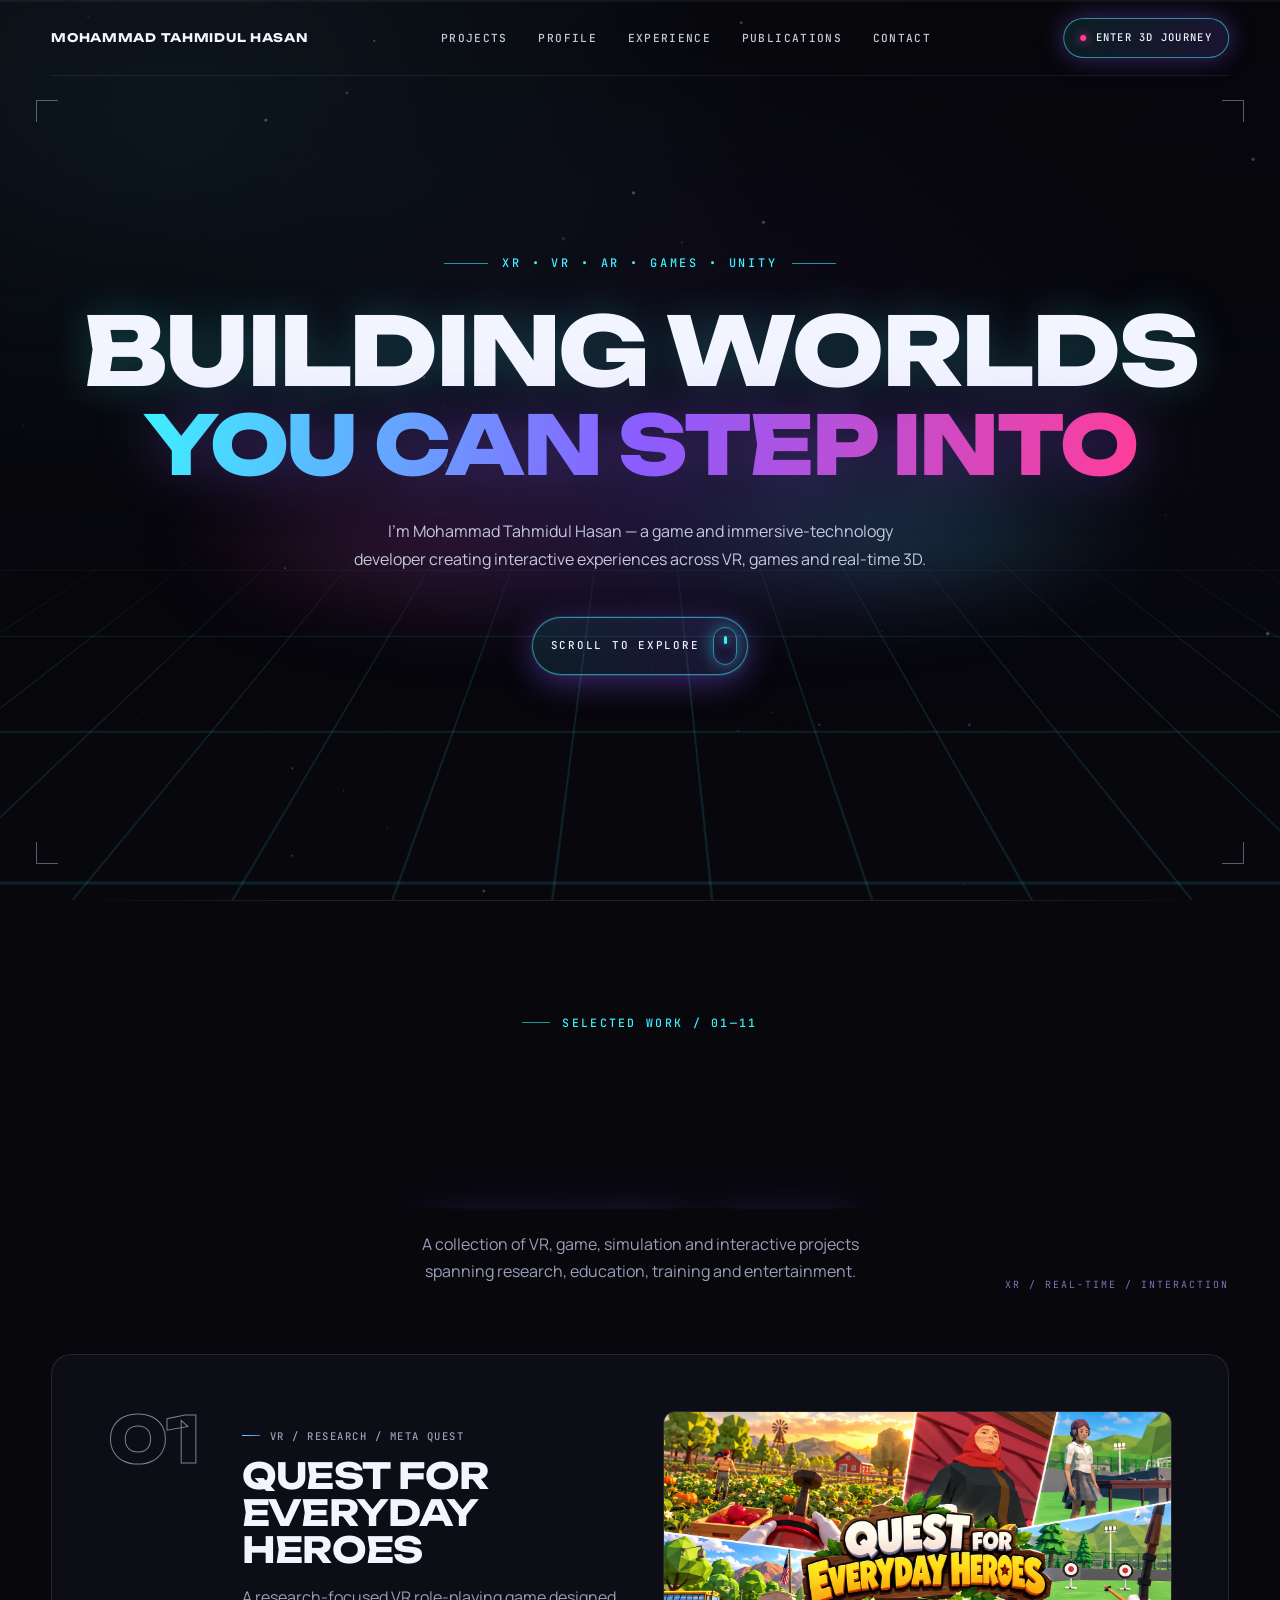
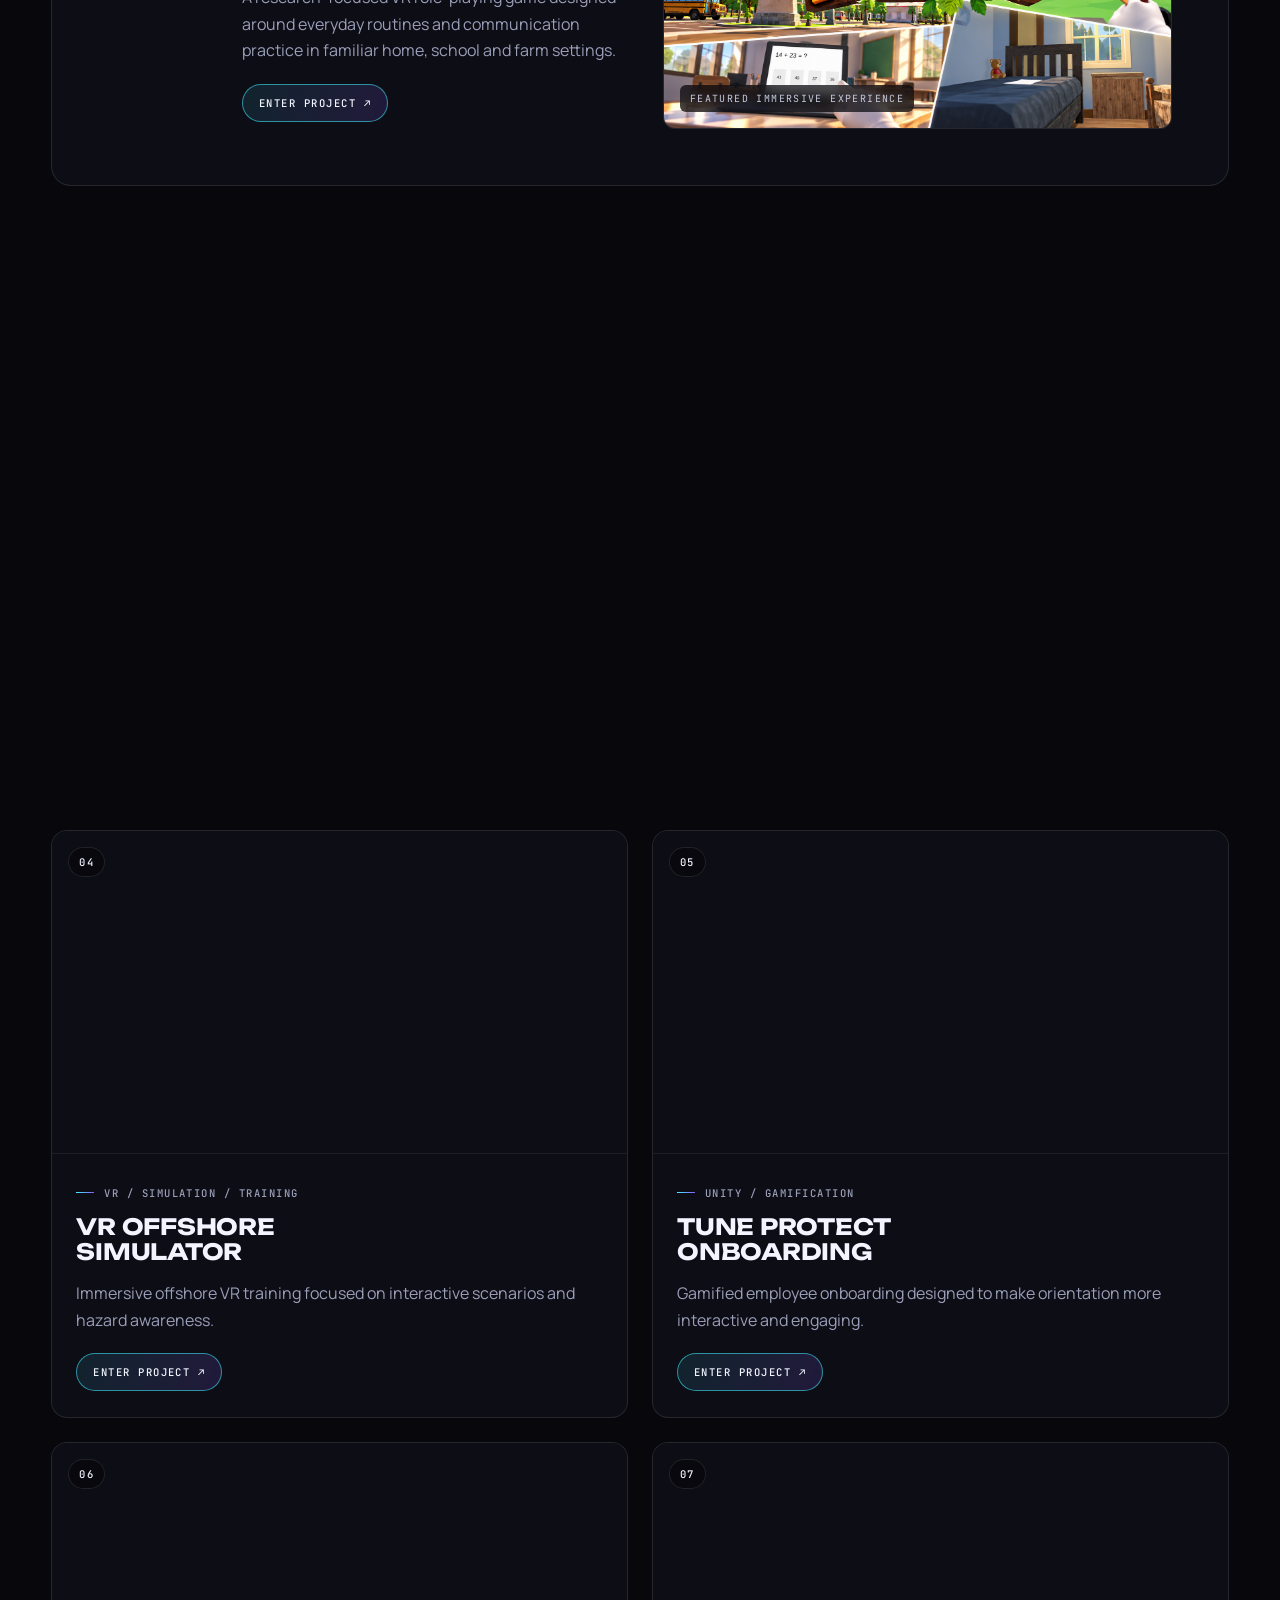
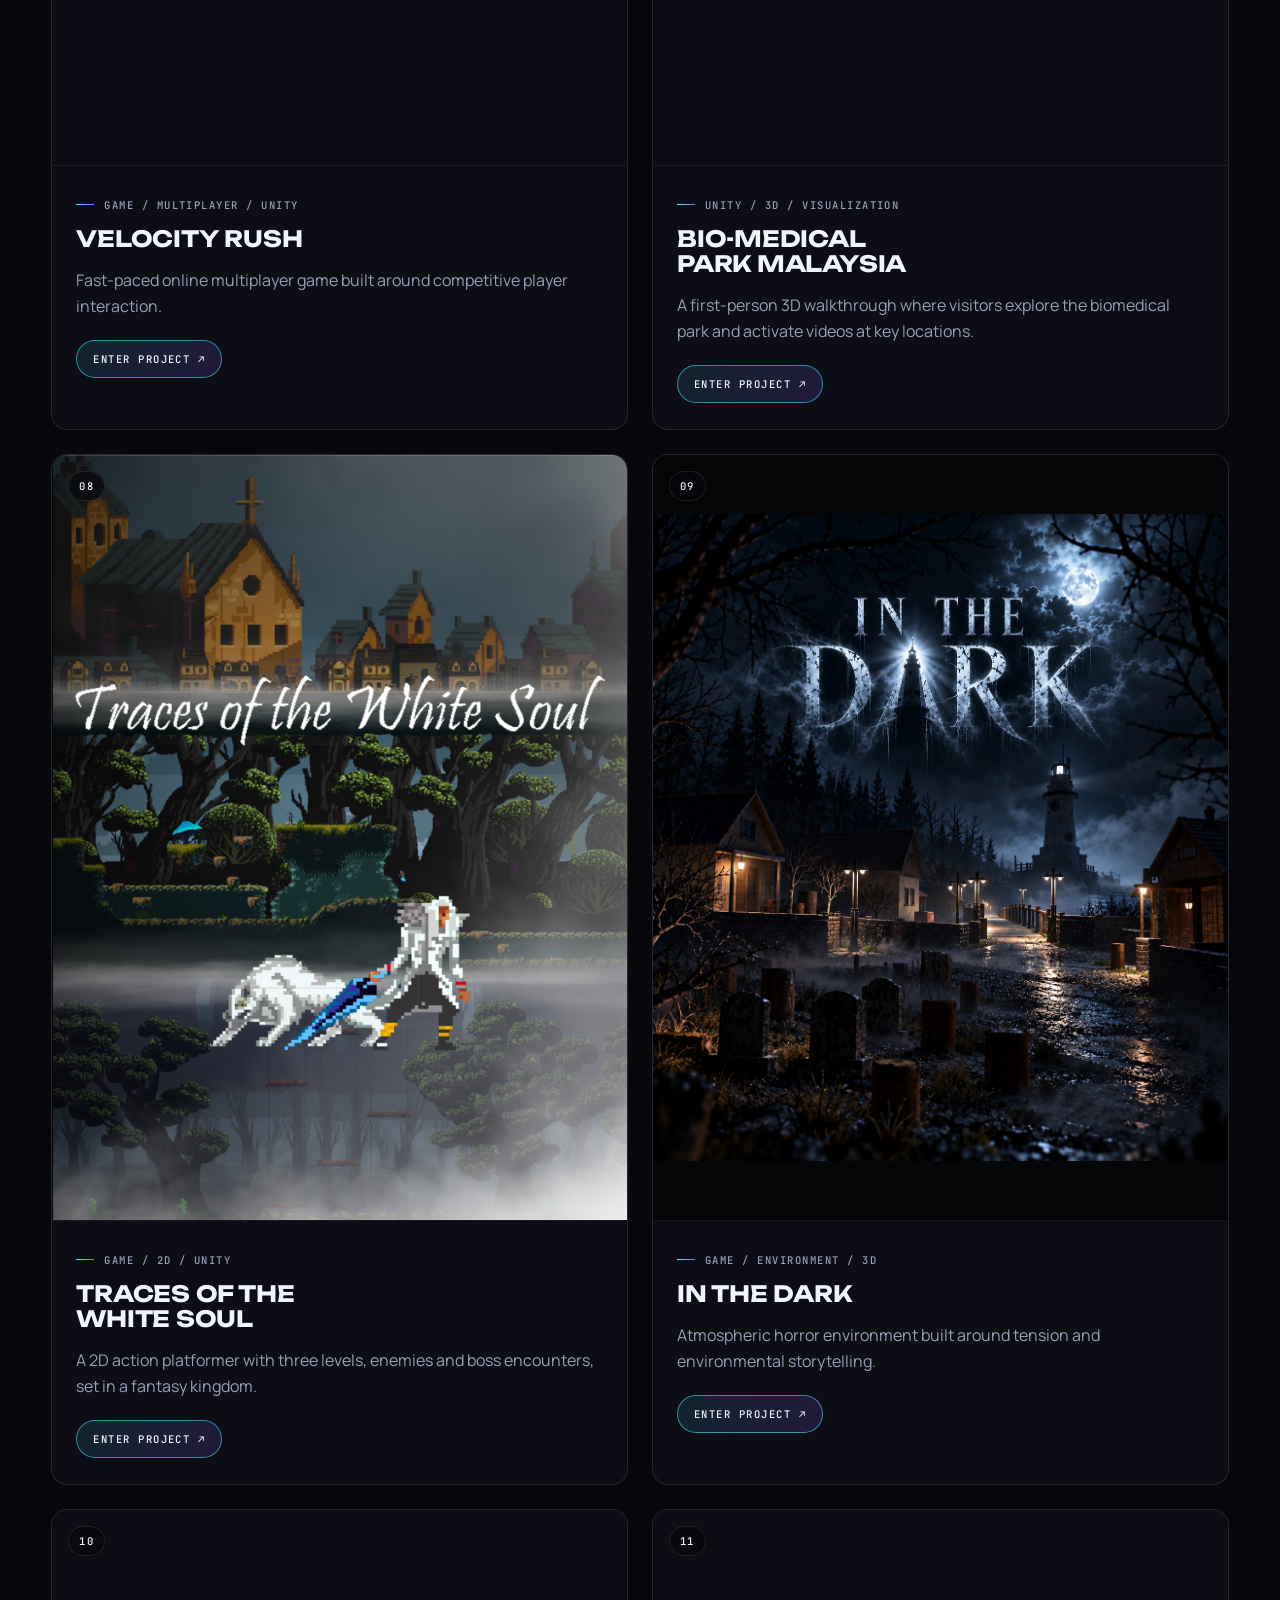
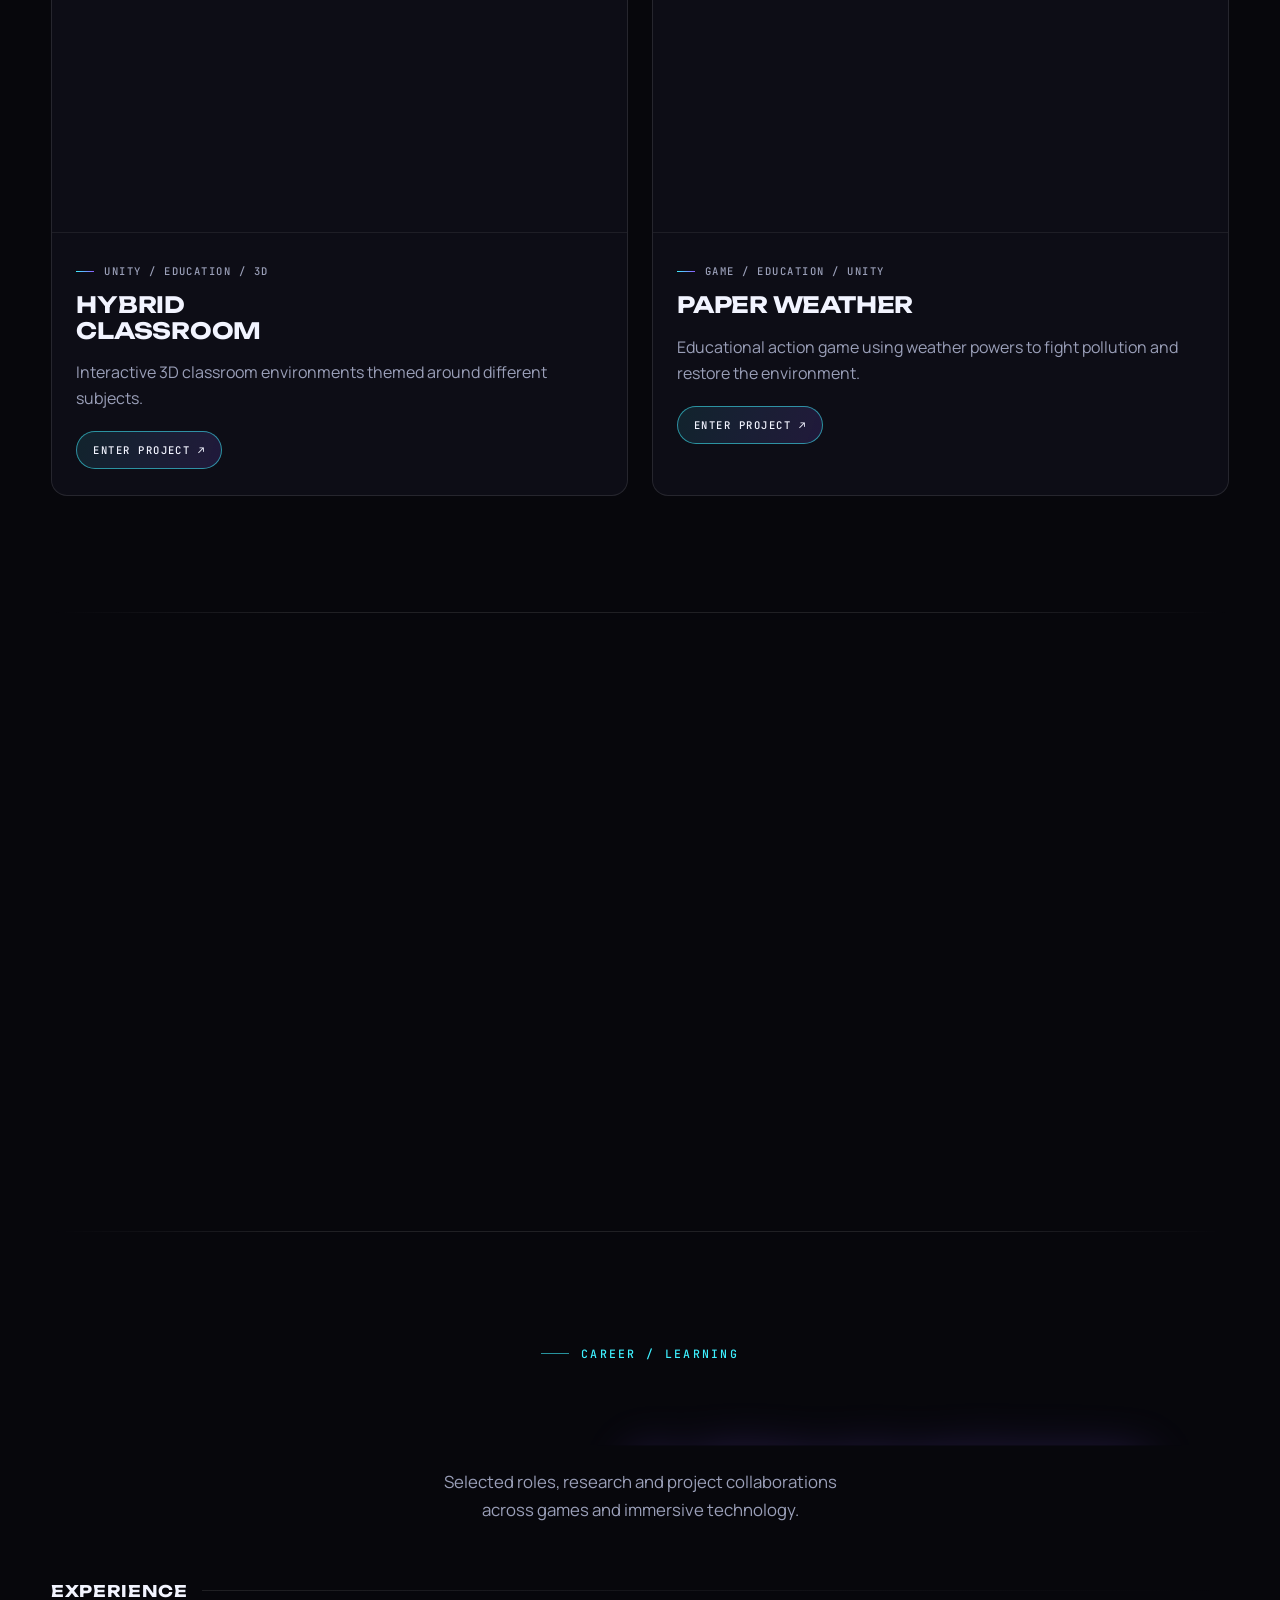
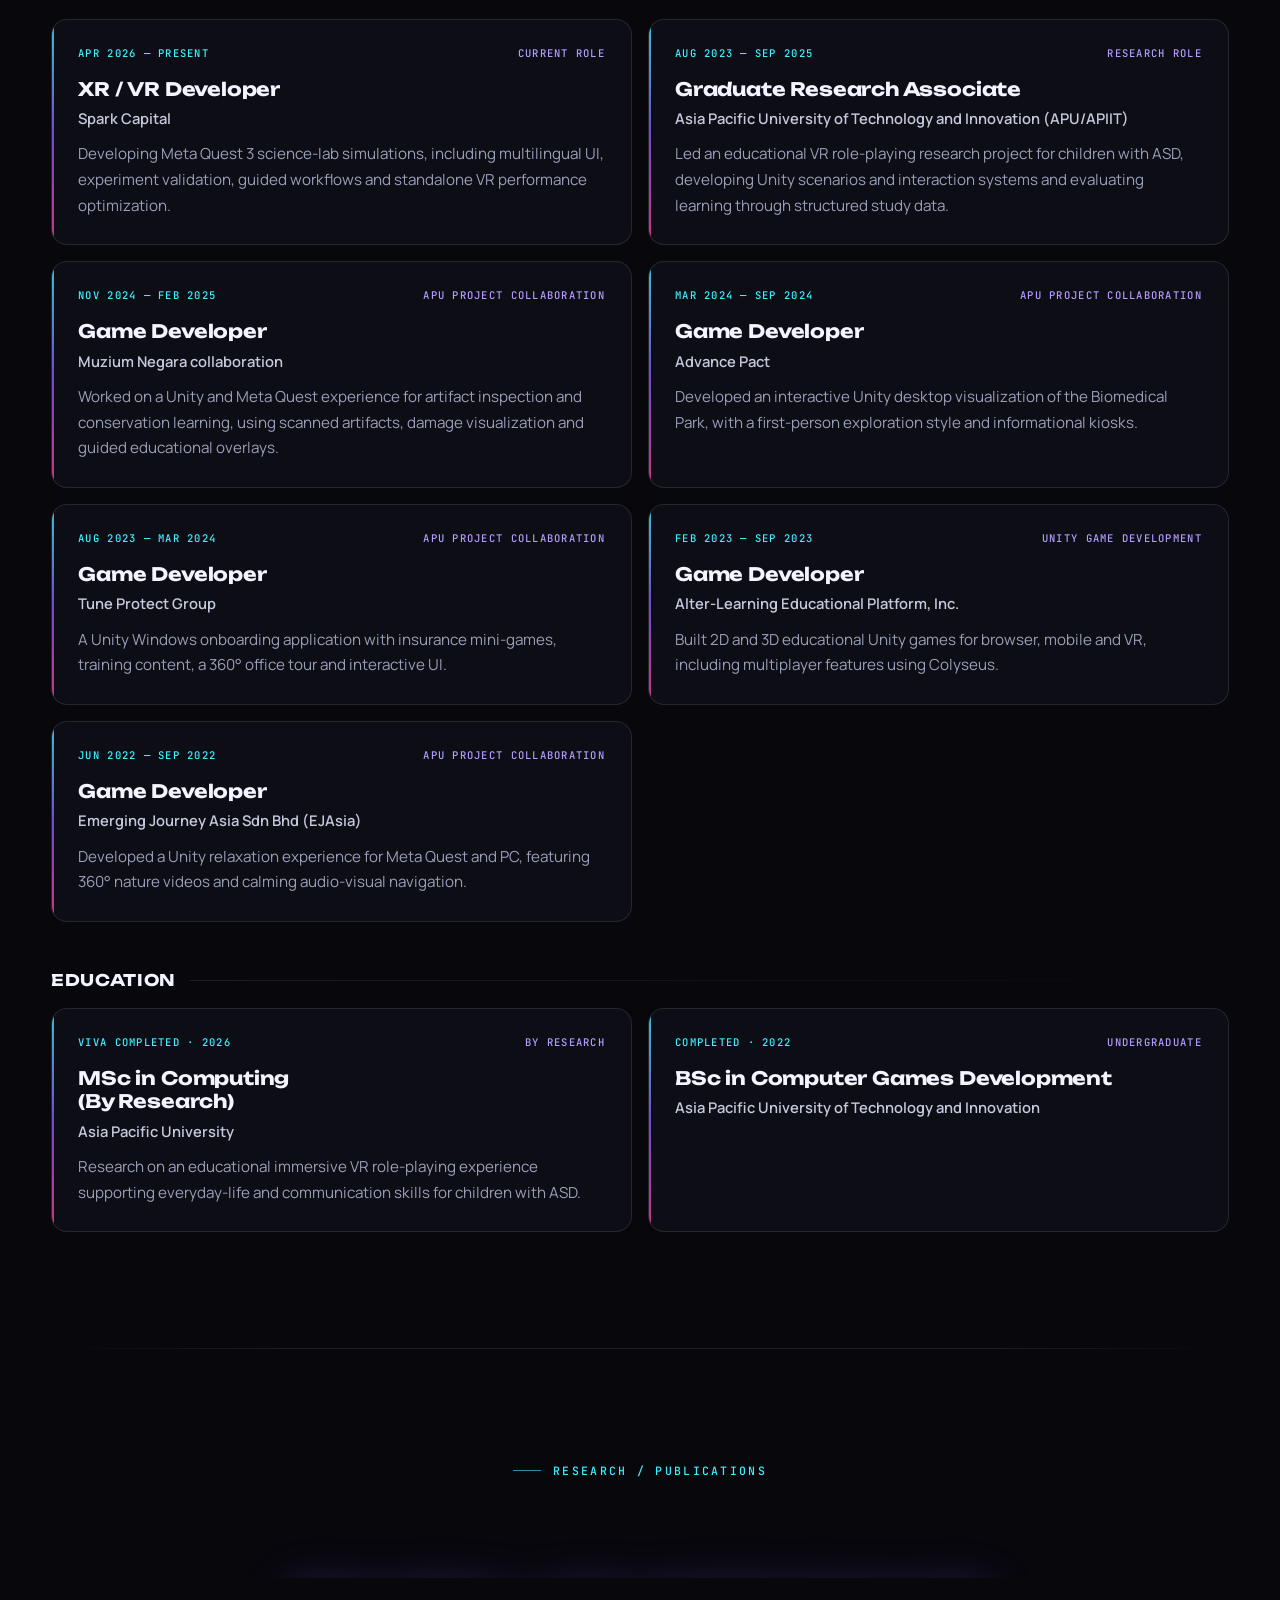
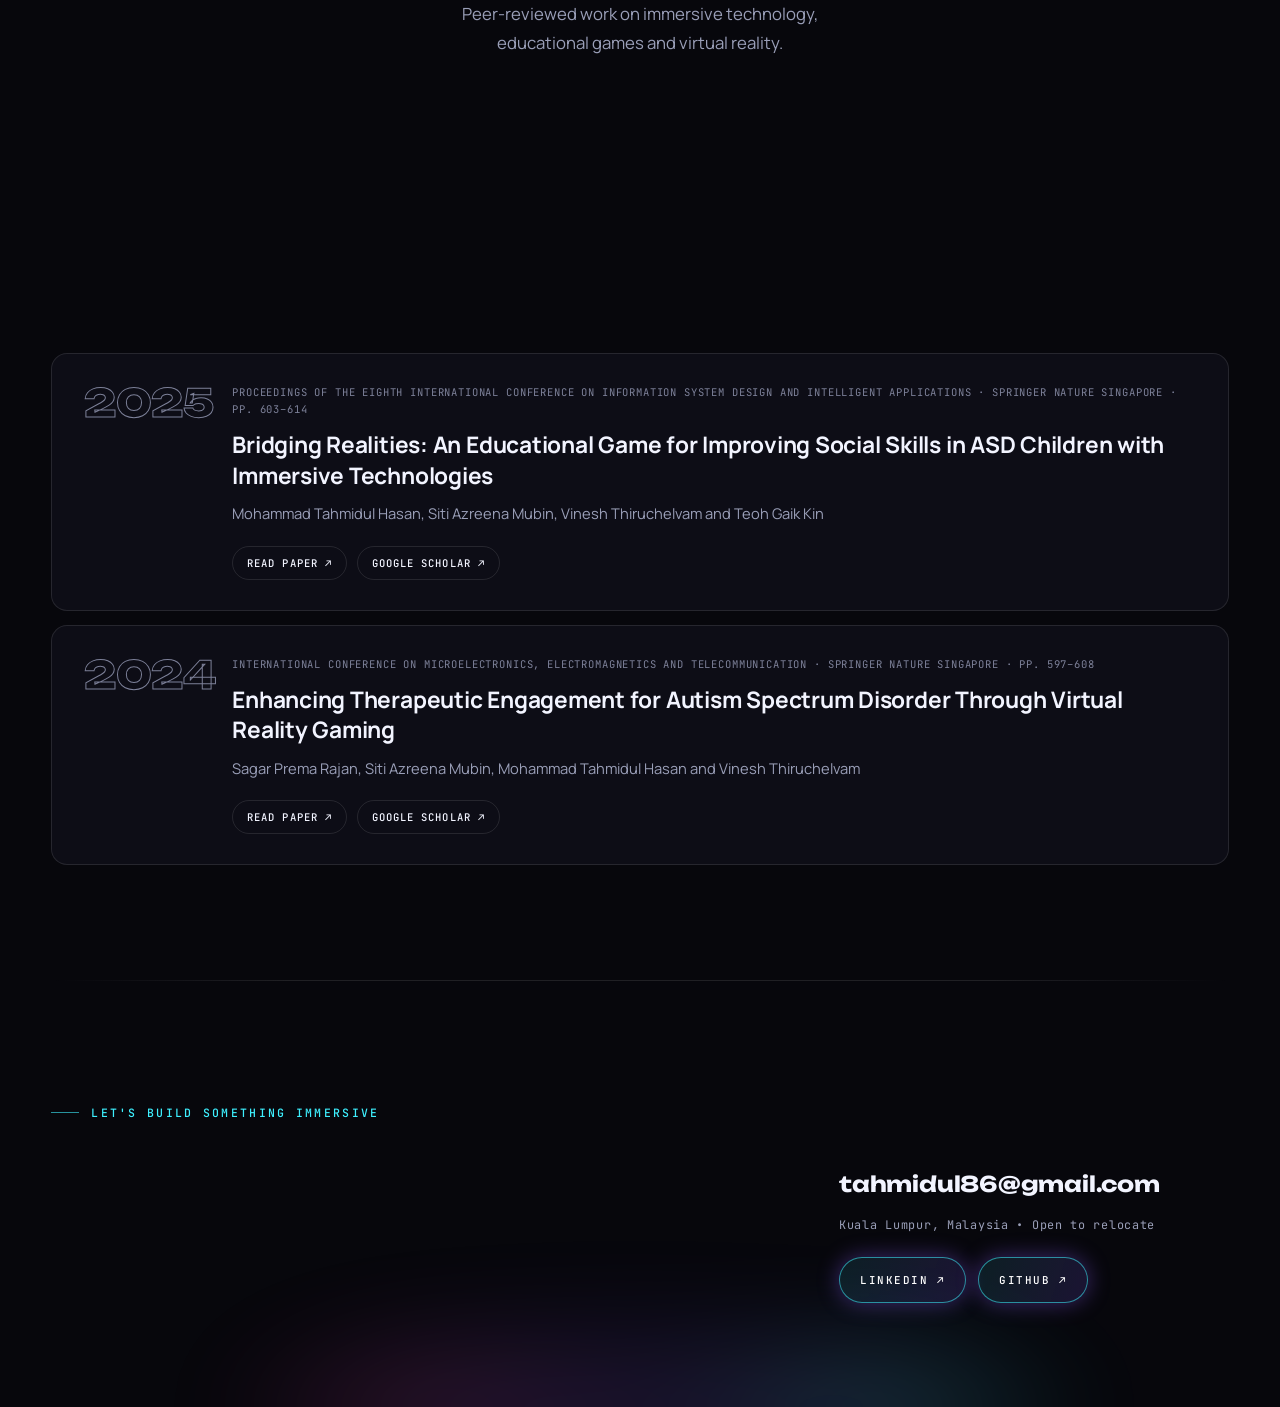
==== commit f614389d: "3D journey: continuous scroll travel with mandatory station stops Scroll is now travel distance (abo" ====
--- a/index.html
+++ b/index.html
@@ -9,7 +9,7 @@
 <link rel="stylesheet" href="tokens.css?v=noir-3">
 <link rel="stylesheet" href="styles.css?v=noir-3">
 <link rel="stylesheet" href="world-mode.css?v=noir-2">
-<link rel="stylesheet" href="scroll-exploration.css?v=noir-journey-4">
+<link rel="stylesheet" href="scroll-exploration.css?v=noir-journey-5">
 </head>
 <body class="home scroll-exploration">
 <header class="topbar wrap">
@@ -99,6 +99,6 @@
 <footer class="footer" id="contact"><div class="wrap footer-grid"><div><div class="kicker">Let's build something immersive</div><h2 class="footer-title"><span class="title-line"><span>Get in <span class="grad">touch.</span></span></span></h2></div><div><a class="footer-email" href="mailto:tahmidul86@gmail.com" data-magnetic>tahmidul86@gmail.com</a><p>Kuala Lumpur, Malaysia • Open to relocate</p><div class="social-links"><a data-magnetic href="https://www.linkedin.com/in/mohammad-tahmidul-hasan-24559a133/" target="_blank" rel="noopener noreferrer">LinkedIn ↗</a><a data-magnetic href="https://github.com/mth996" target="_blank" rel="noopener noreferrer">GitHub ↗</a></div></div></div></footer>
 <script src="world-mode.js?v=noir-2" defer></script>
 <script src="home-fx.js?v=noir-2" defer></script>
-<script src="scroll-exploration.js?v=noir-journey-8" defer></script>
+<script src="scroll-exploration.js?v=noir-journey-10" defer></script>
 </body>
 </html>
--- a/scroll-exploration.css
+++ b/scroll-exploration.css
@@ -145,6 +145,14 @@
 .journey-ui__tick--profile::before,.journey-ui__tick--career::before,.journey-ui__tick--research::before{border-radius:1px}
 .journey-ui__tick:hover::before{background:var(--text-1);scale:1.4}
 .journey-ui__tick.is-active::before{background:var(--accent);scale:1.7;box-shadow:0 0 12px var(--accent)}
+/* Arrival dwell: a thin ring around the station's tick fills like a timer */
+.journey-ui__dwell{
+  position:absolute;left:0;top:0;width:22px;height:22px;border-radius:50%;pointer-events:none;opacity:0;transition:opacity .25s ease;
+  background:conic-gradient(var(--accent) calc(var(--dwell,0) * 1turn),var(--line-soft) 0);
+  -webkit-mask:radial-gradient(circle,transparent 8px,#000 8.5px,#000 10px,transparent 10.5px);
+  mask:radial-gradient(circle,transparent 8px,#000 8.5px,#000 10px,transparent 10.5px);
+}
+.journey-ui__dwell.is-on{opacity:1}
 .journey-ui__tick::after{
   content:attr(data-label);position:absolute;bottom:calc(100% + 10px);left:50%;translate:-50% 4px;
   padding:6px 9px;border:1px solid var(--line-soft);border-radius:6px;background:var(--glass-strong);white-space:nowrap;
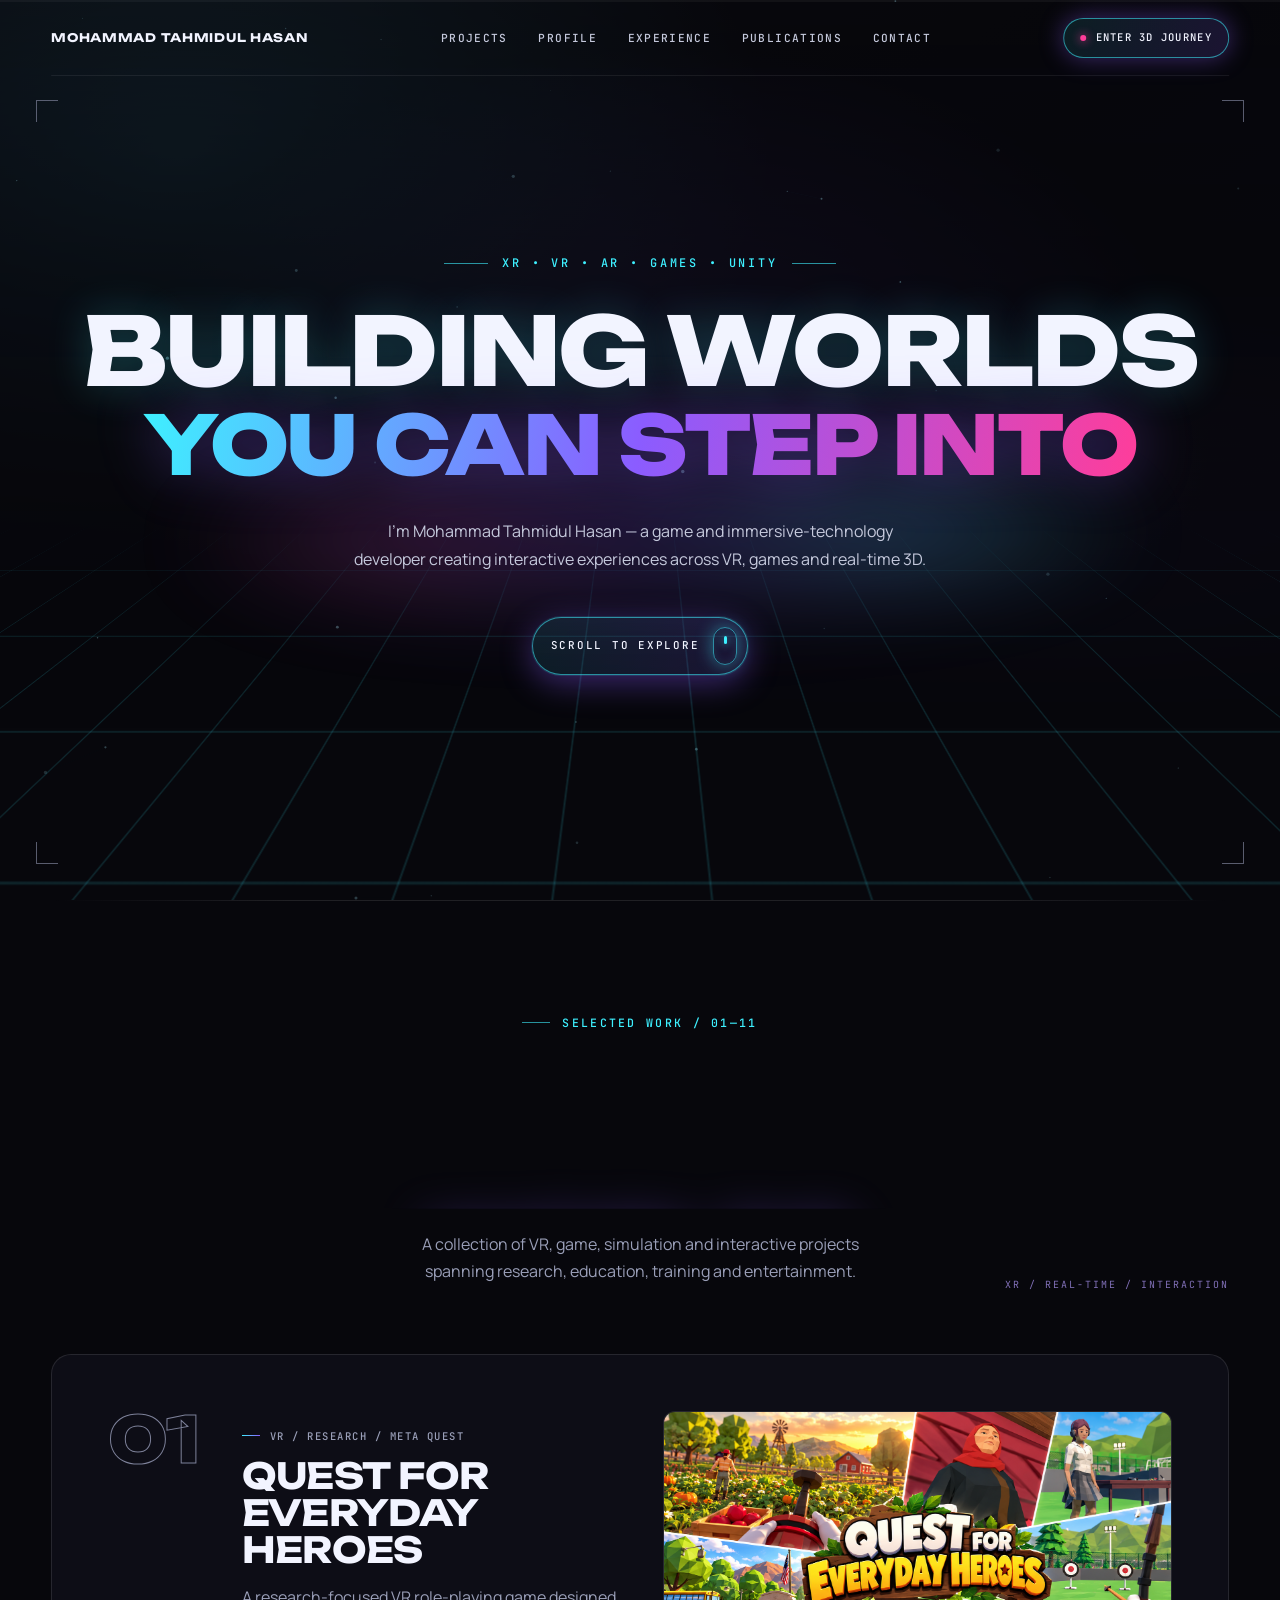
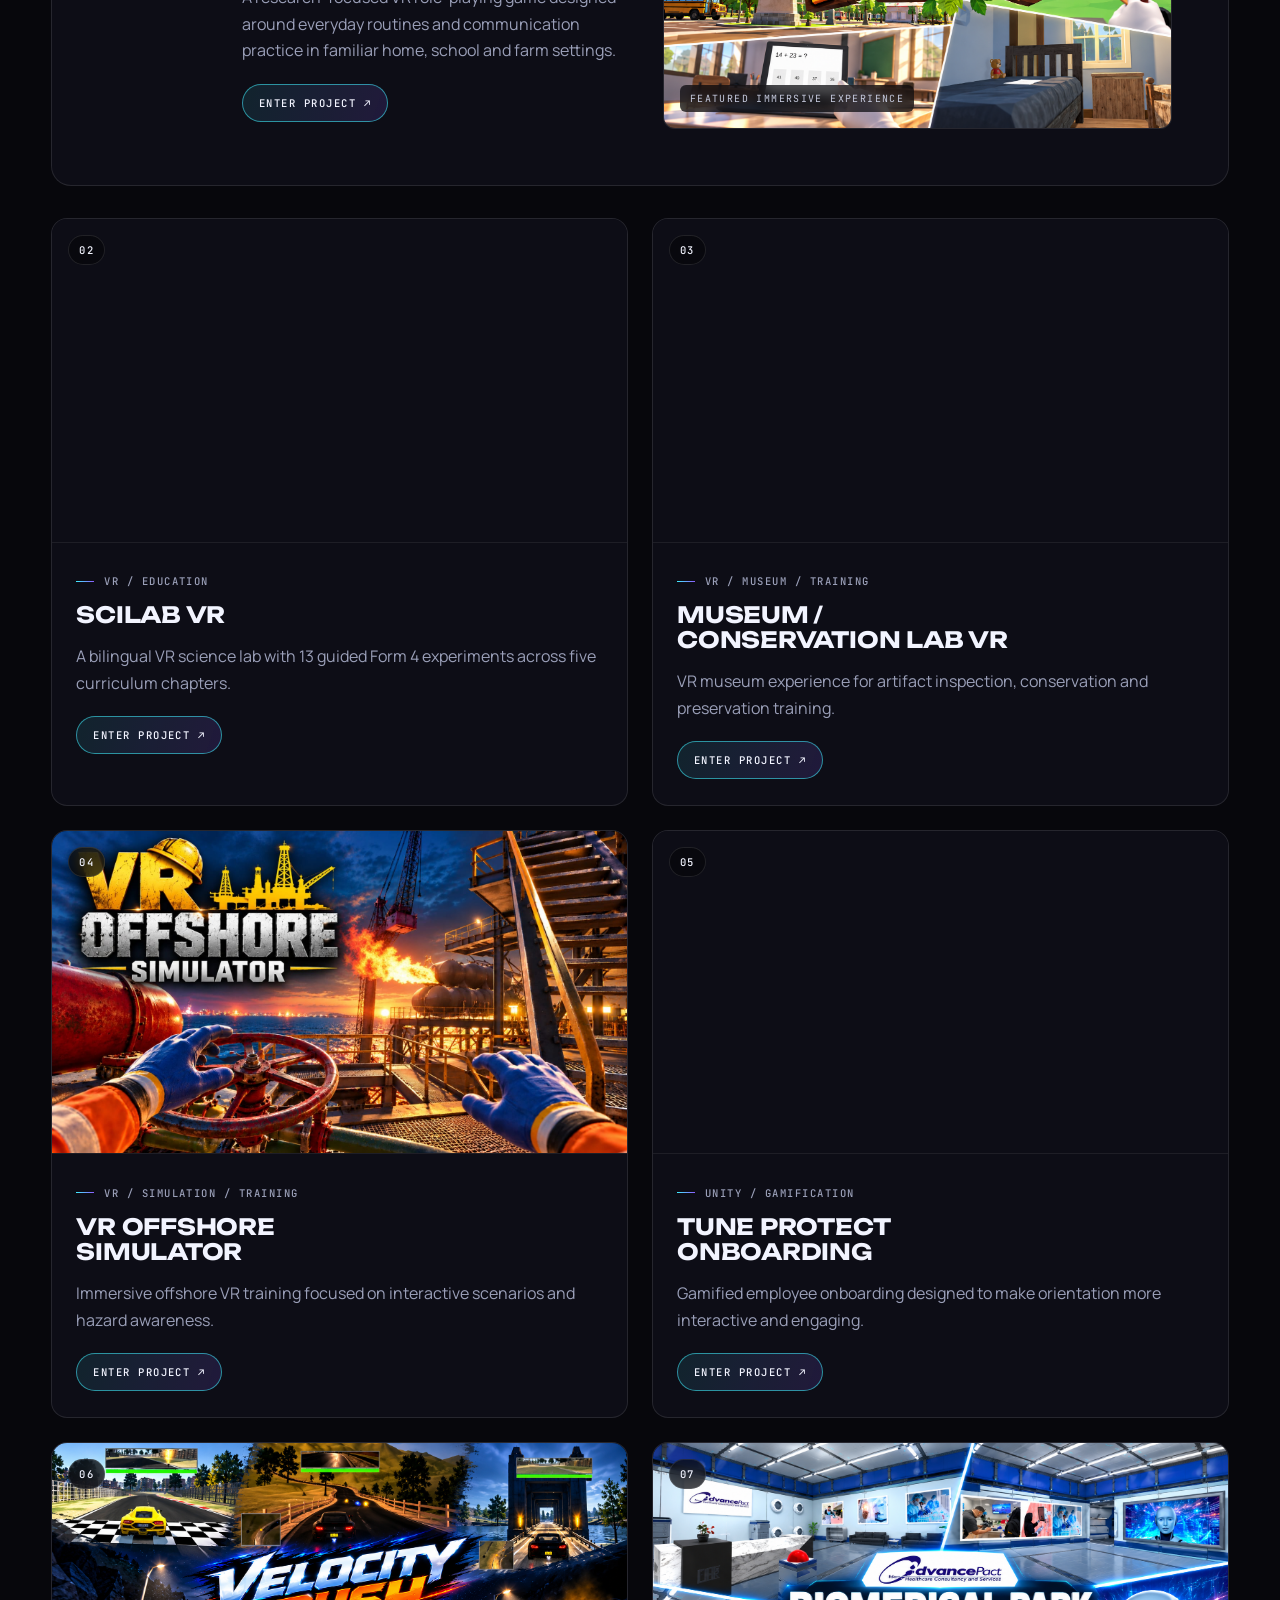
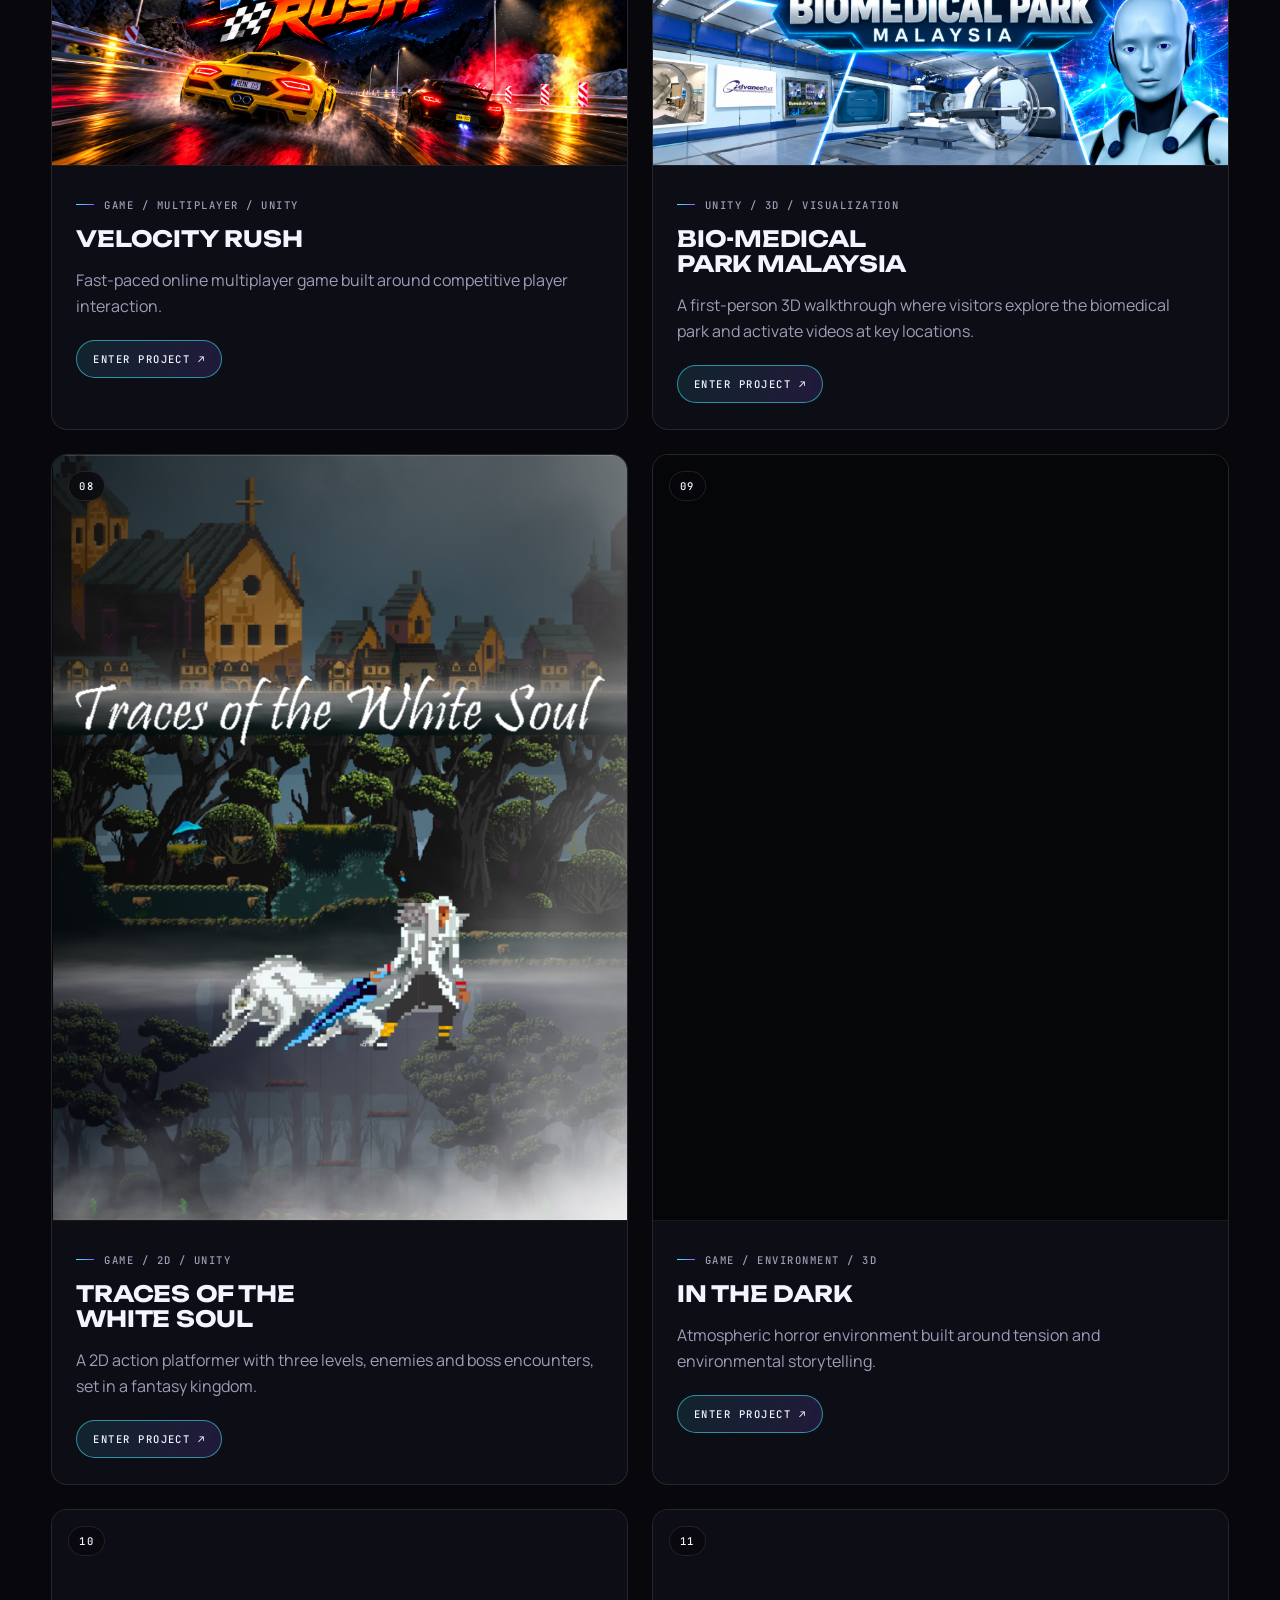
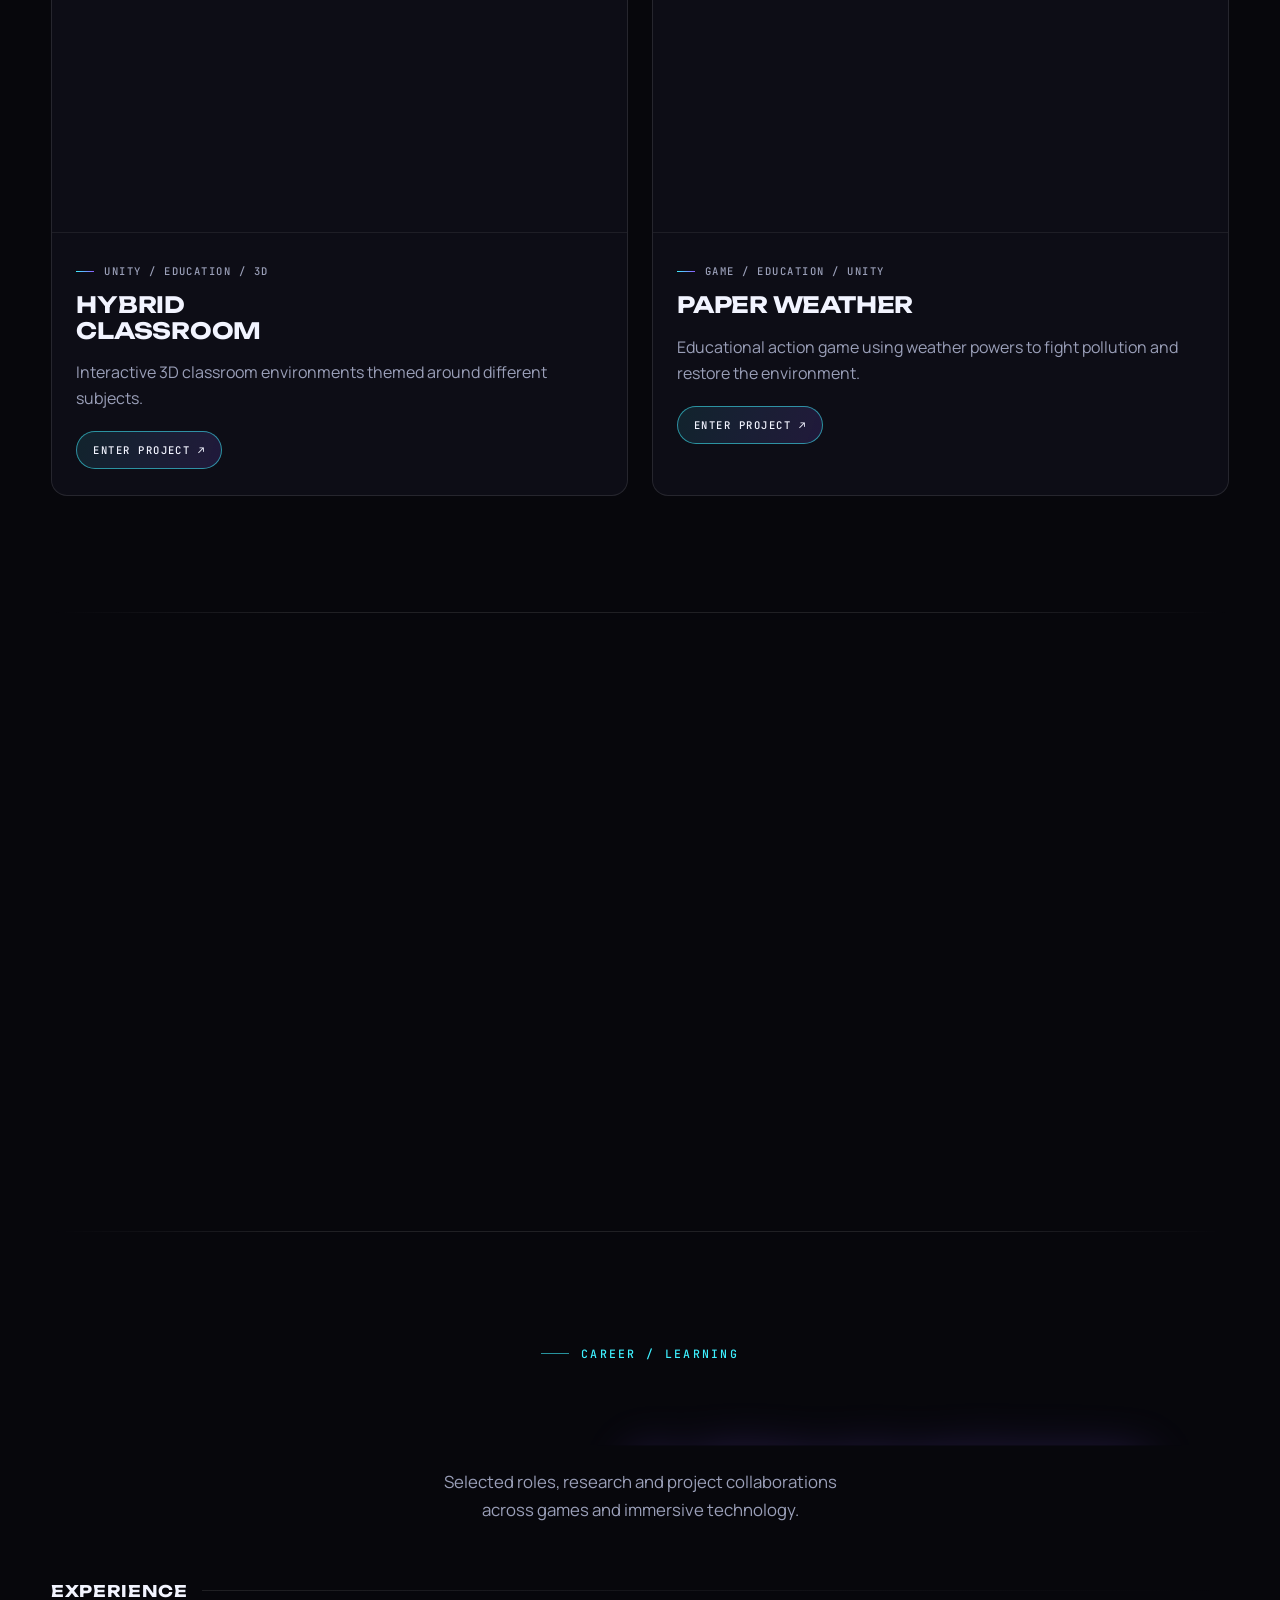
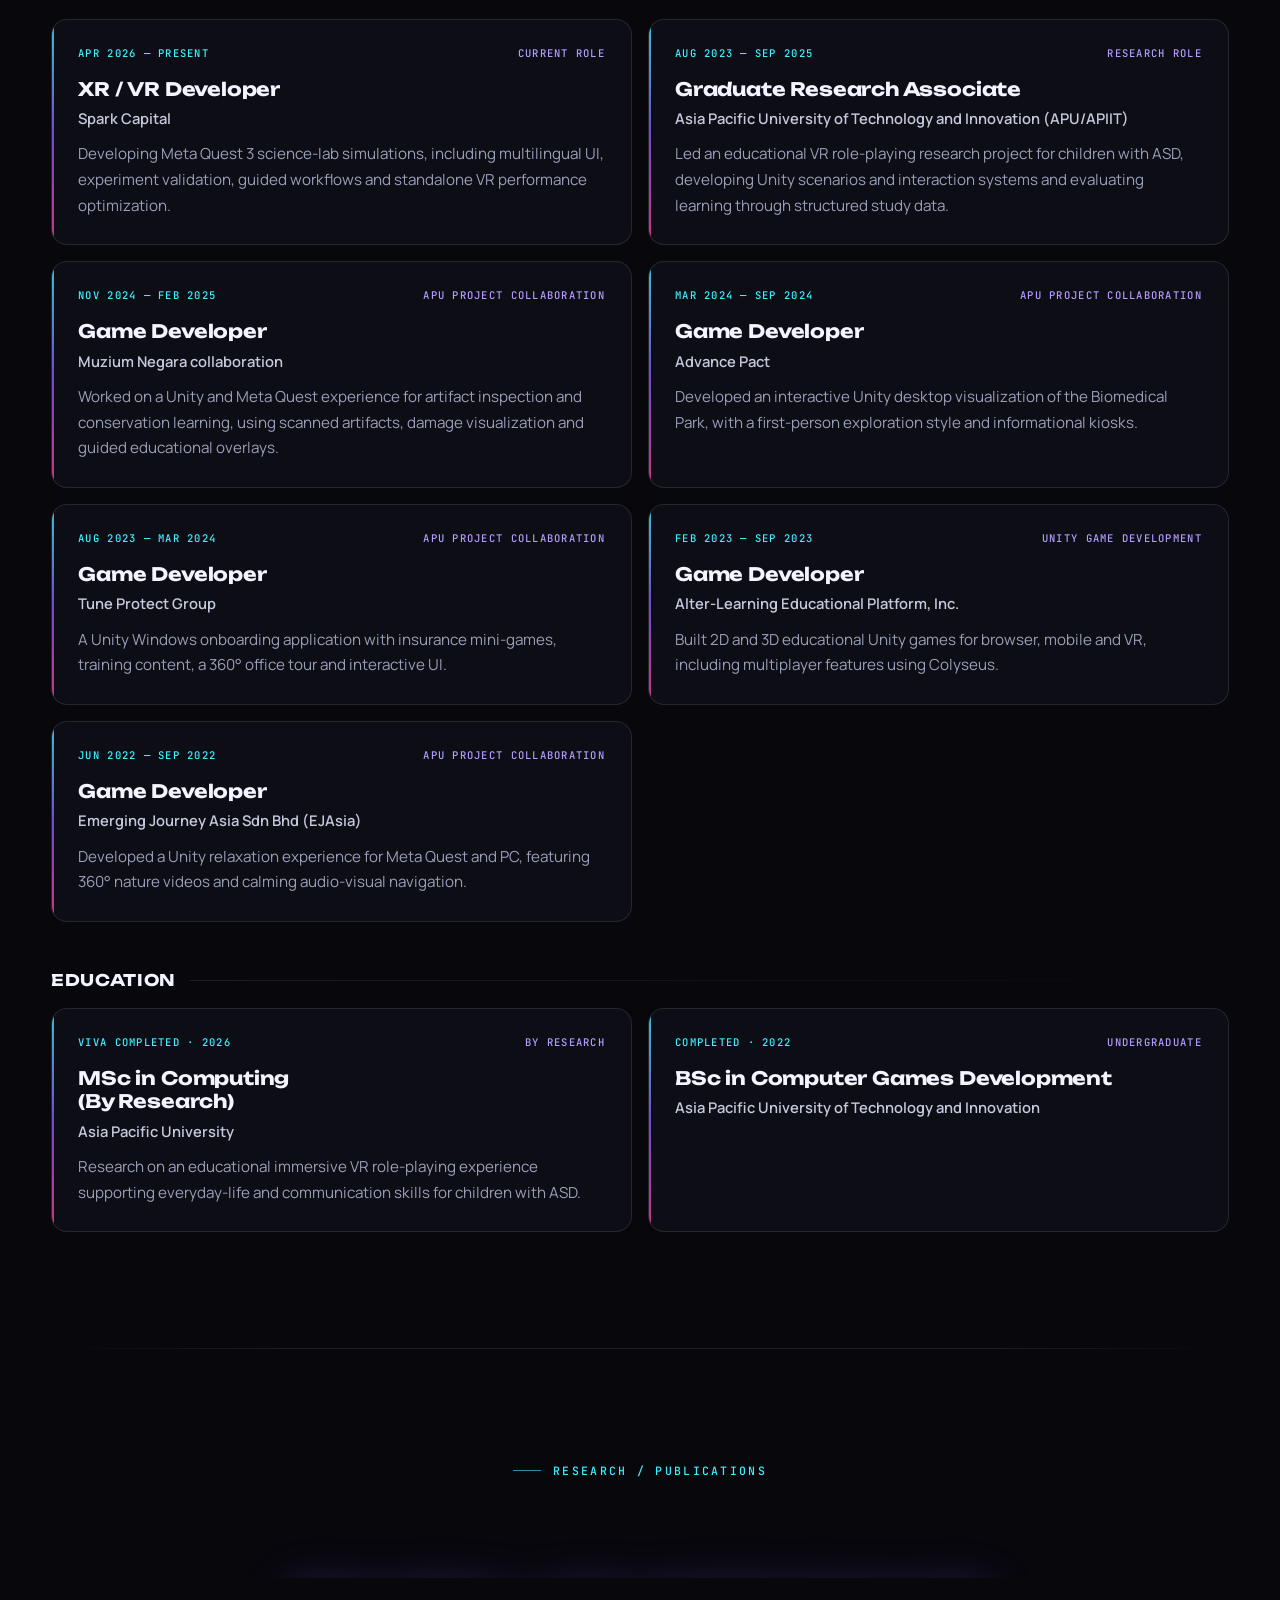
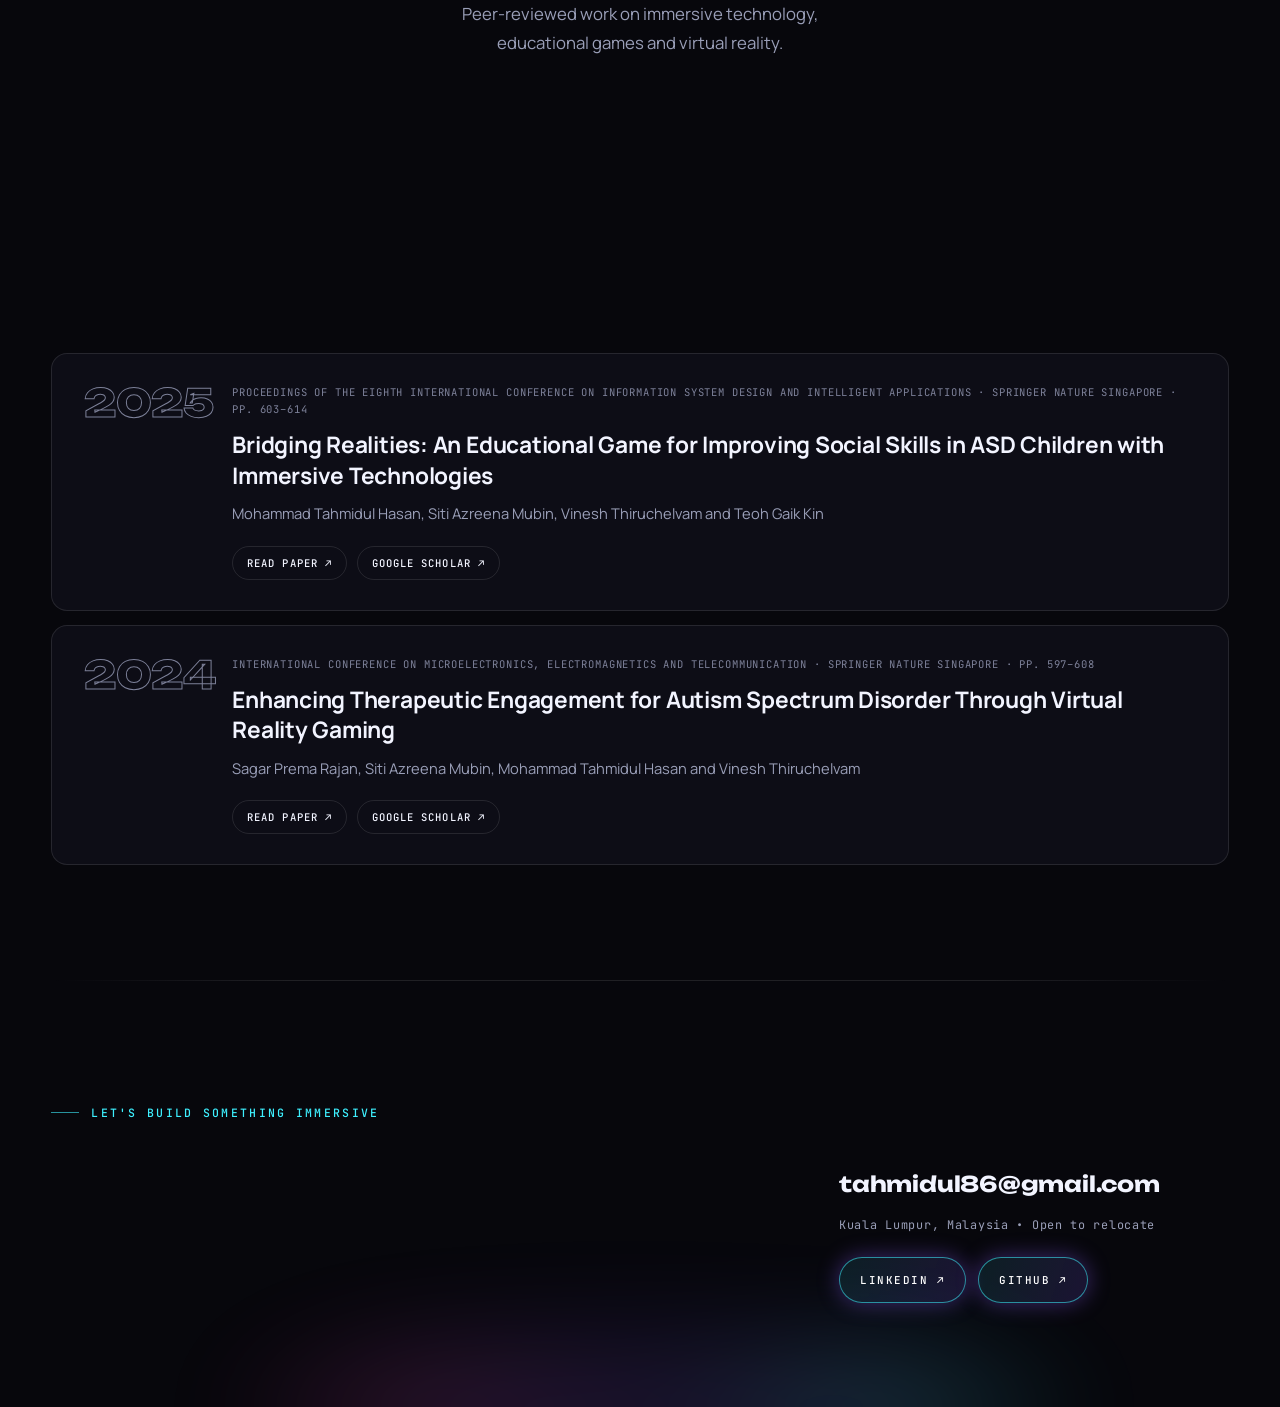
==== commit 12a057e6: "3D journey: ride a motorcycle through the cyberpunk city "Enter 3D journey" now opens the city world" ====
--- a/index.html
+++ b/index.html
@@ -9,7 +9,7 @@
 <link rel="stylesheet" href="tokens.css?v=noir-3">
 <link rel="stylesheet" href="styles.css?v=noir-3">
 <link rel="stylesheet" href="world-mode.css?v=noir-2">
-<link rel="stylesheet" href="scroll-exploration.css?v=noir-journey-5">
+<link rel="stylesheet" href="scroll-exploration.css?v=noir-journey-6">
 </head>
 <body class="home scroll-exploration">
 <header class="topbar wrap">
@@ -99,6 +99,6 @@
 <footer class="footer" id="contact"><div class="wrap footer-grid"><div><div class="kicker">Let's build something immersive</div><h2 class="footer-title"><span class="title-line"><span>Get in <span class="grad">touch.</span></span></span></h2></div><div><a class="footer-email" href="mailto:tahmidul86@gmail.com" data-magnetic>tahmidul86@gmail.com</a><p>Kuala Lumpur, Malaysia • Open to relocate</p><div class="social-links"><a data-magnetic href="https://www.linkedin.com/in/mohammad-tahmidul-hasan-24559a133/" target="_blank" rel="noopener noreferrer">LinkedIn ↗</a><a data-magnetic href="https://github.com/mth996" target="_blank" rel="noopener noreferrer">GitHub ↗</a></div></div></div></footer>
 <script src="world-mode.js?v=noir-2" defer></script>
 <script src="home-fx.js?v=noir-2" defer></script>
-<script src="scroll-exploration.js?v=noir-journey-10" defer></script>
+<script src="scroll-exploration.js?v=noir-journey-11" defer></script>
 </body>
 </html>
--- a/scroll-exploration.css
+++ b/scroll-exploration.css
@@ -61,15 +61,16 @@
 .journey-ui__brand::before{content:"";width:28px;height:1px;background:currentColor;opacity:.6}
 .journey-ui__count{color:var(--text-3);font-variant-numeric:tabular-nums}
 
-/* Sound toggle: four bars that dance while the soundtrack plays */
-.journey-ui__sound{
+/* Sound toggle (four bars that dance while the soundtrack plays) and the city's camera-view toggle */
+.journey-ui__sound,.journey-ui__view{
   display:inline-flex;align-items:center;gap:8px;min-height:30px;padding:0 12px;
   border:1px solid var(--line-soft);border-radius:var(--radius-pill);background:var(--glass);color:var(--text-2);
   font:500 .62rem/1 var(--font-mono);letter-spacing:.14em;text-transform:uppercase;cursor:pointer;
   transition:border-color .25s ease,color .25s ease;
 }
-.journey-ui__sound:hover{border-color:var(--pill-border);color:var(--text-1)}
-.journey-ui__sound:focus-visible{outline:2px solid var(--focus-ring);outline-offset:3px}
+.journey-ui__sound:hover,.journey-ui__view:hover{border-color:var(--pill-border);color:var(--text-1)}
+.journey-ui__sound:focus-visible,.journey-ui__view:focus-visible{outline:2px solid var(--focus-ring);outline-offset:3px}
+.journey-ui__view[aria-pressed="true"]{border-color:var(--pill-border);color:var(--accent)}
 .journey-ui__eq{display:inline-flex;align-items:flex-end;gap:2px;height:12px}
 .journey-ui__eq i{width:2px;height:3px;background:var(--text-4);border-radius:1px}
 .journey-ui__sound.is-on .journey-ui__eq i{background:var(--accent);animation:journey-eq 1s ease-in-out infinite}
@@ -170,6 +171,14 @@
   color:var(--text-4);font-family:var(--font-mono);font-size:.62rem;letter-spacing:.12em;text-transform:uppercase;
 }
 .journey-ui.has-travelled .journey-ui__hint{opacity:0}
+/* Attribution for the city model (CC BY 4.0), always visible in the city journey */
+.journey-ui__credit{
+  position:absolute;right:max(4vw,calc((100vw - 1180px)/2));bottom:54px;margin:0;
+  color:var(--text-4);font-family:var(--font-mono);font-size:.56rem;letter-spacing:.08em;
+}
+.journey-ui__credit a{color:var(--text-3);text-decoration:underline;text-decoration-color:var(--line-soft);text-underline-offset:2px}
+.journey-ui__credit a:hover{color:var(--text-1)}
+.journey-ui__credit a:focus-visible{outline:2px solid var(--focus-ring);outline-offset:2px}
 
 @media(max-width:760px){
   .journey-ui__top{top:22px;left:16px}
@@ -181,7 +190,8 @@
   .journey-ui__hint{display:none}
   .journey-ui__top{gap:10px}
   .journey-ui__brand::before{display:none}
-  .journey-ui__sound{padding:0 10px}
+  .journey-ui__sound,.journey-ui__view{padding:0 10px}
+  .journey-ui__credit{top:60px;bottom:auto;right:16px;left:16px;text-align:right}
   .journey-ui__sound-label{position:absolute;width:1px;height:1px;overflow:hidden;clip:rect(0,0,0,0);white-space:nowrap}
   .journey-ui__list{max-height:22vh}
   .journey-ui__chips{display:none}
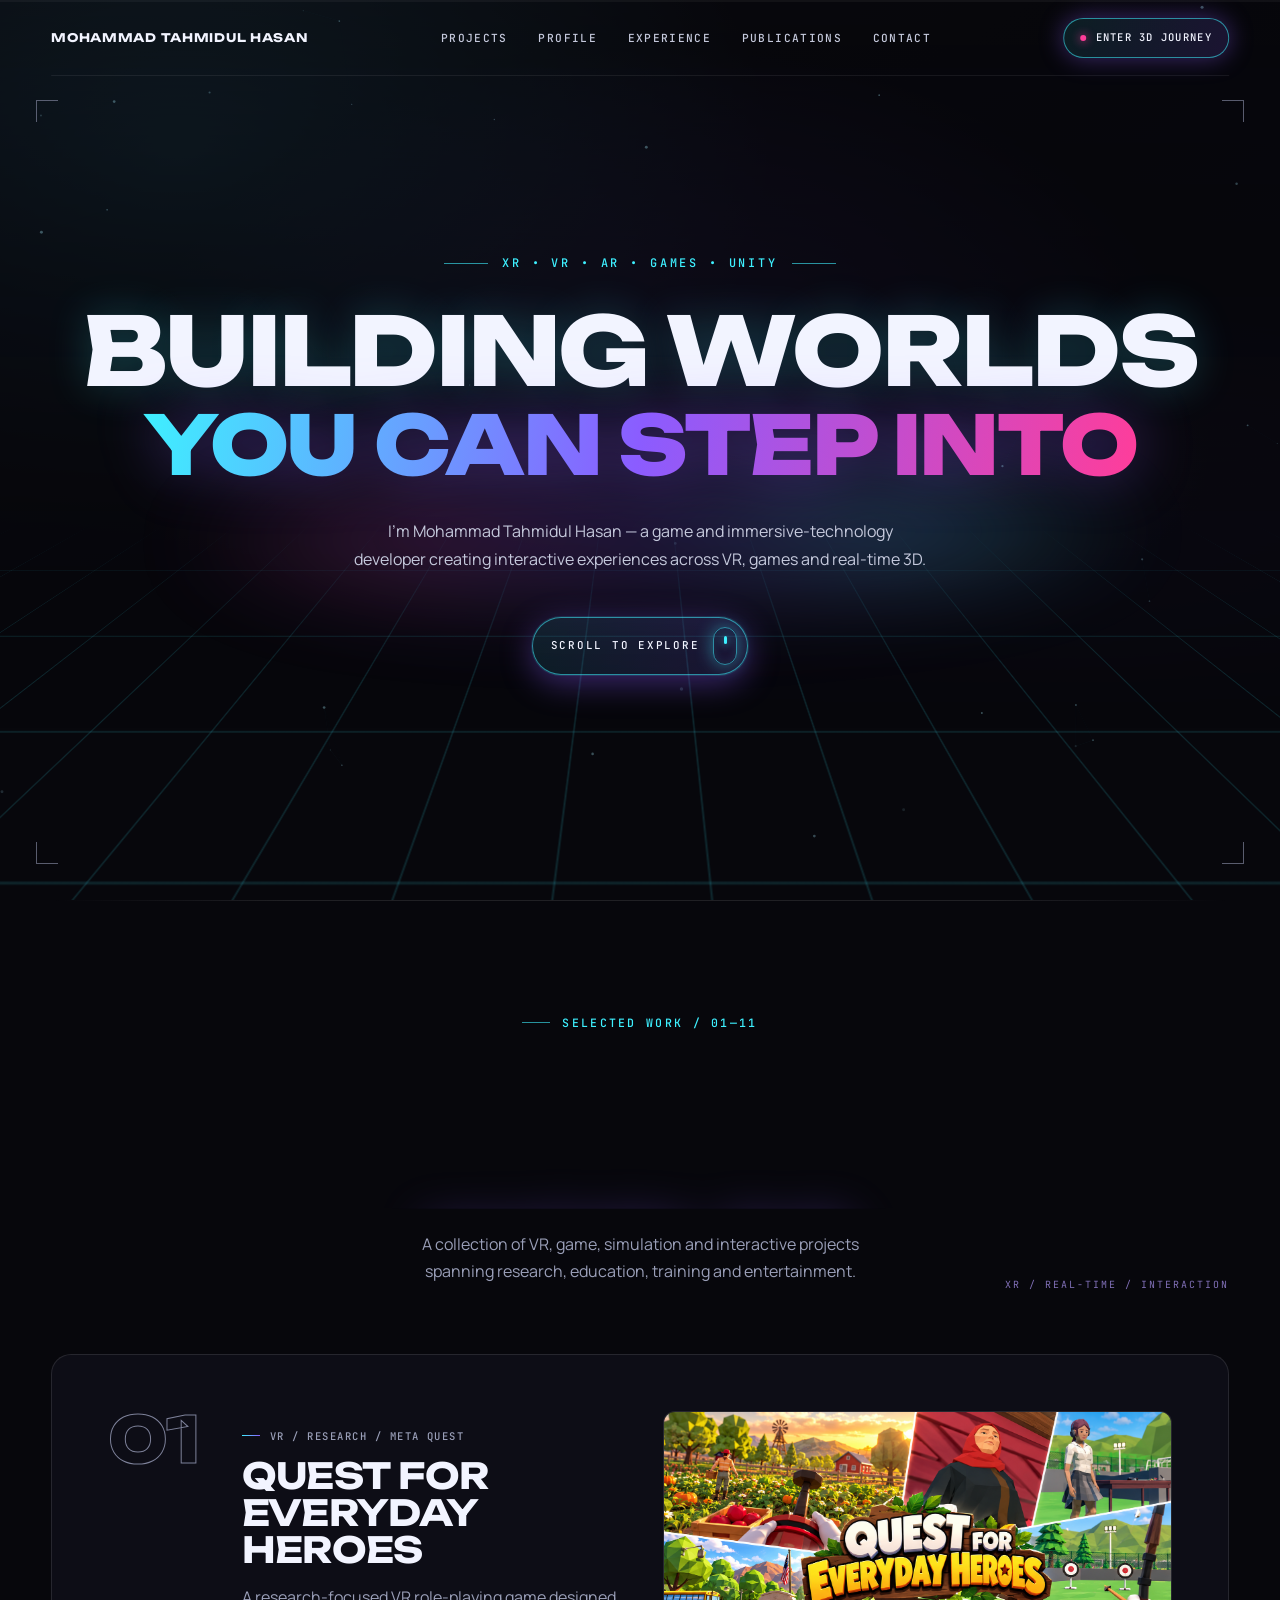
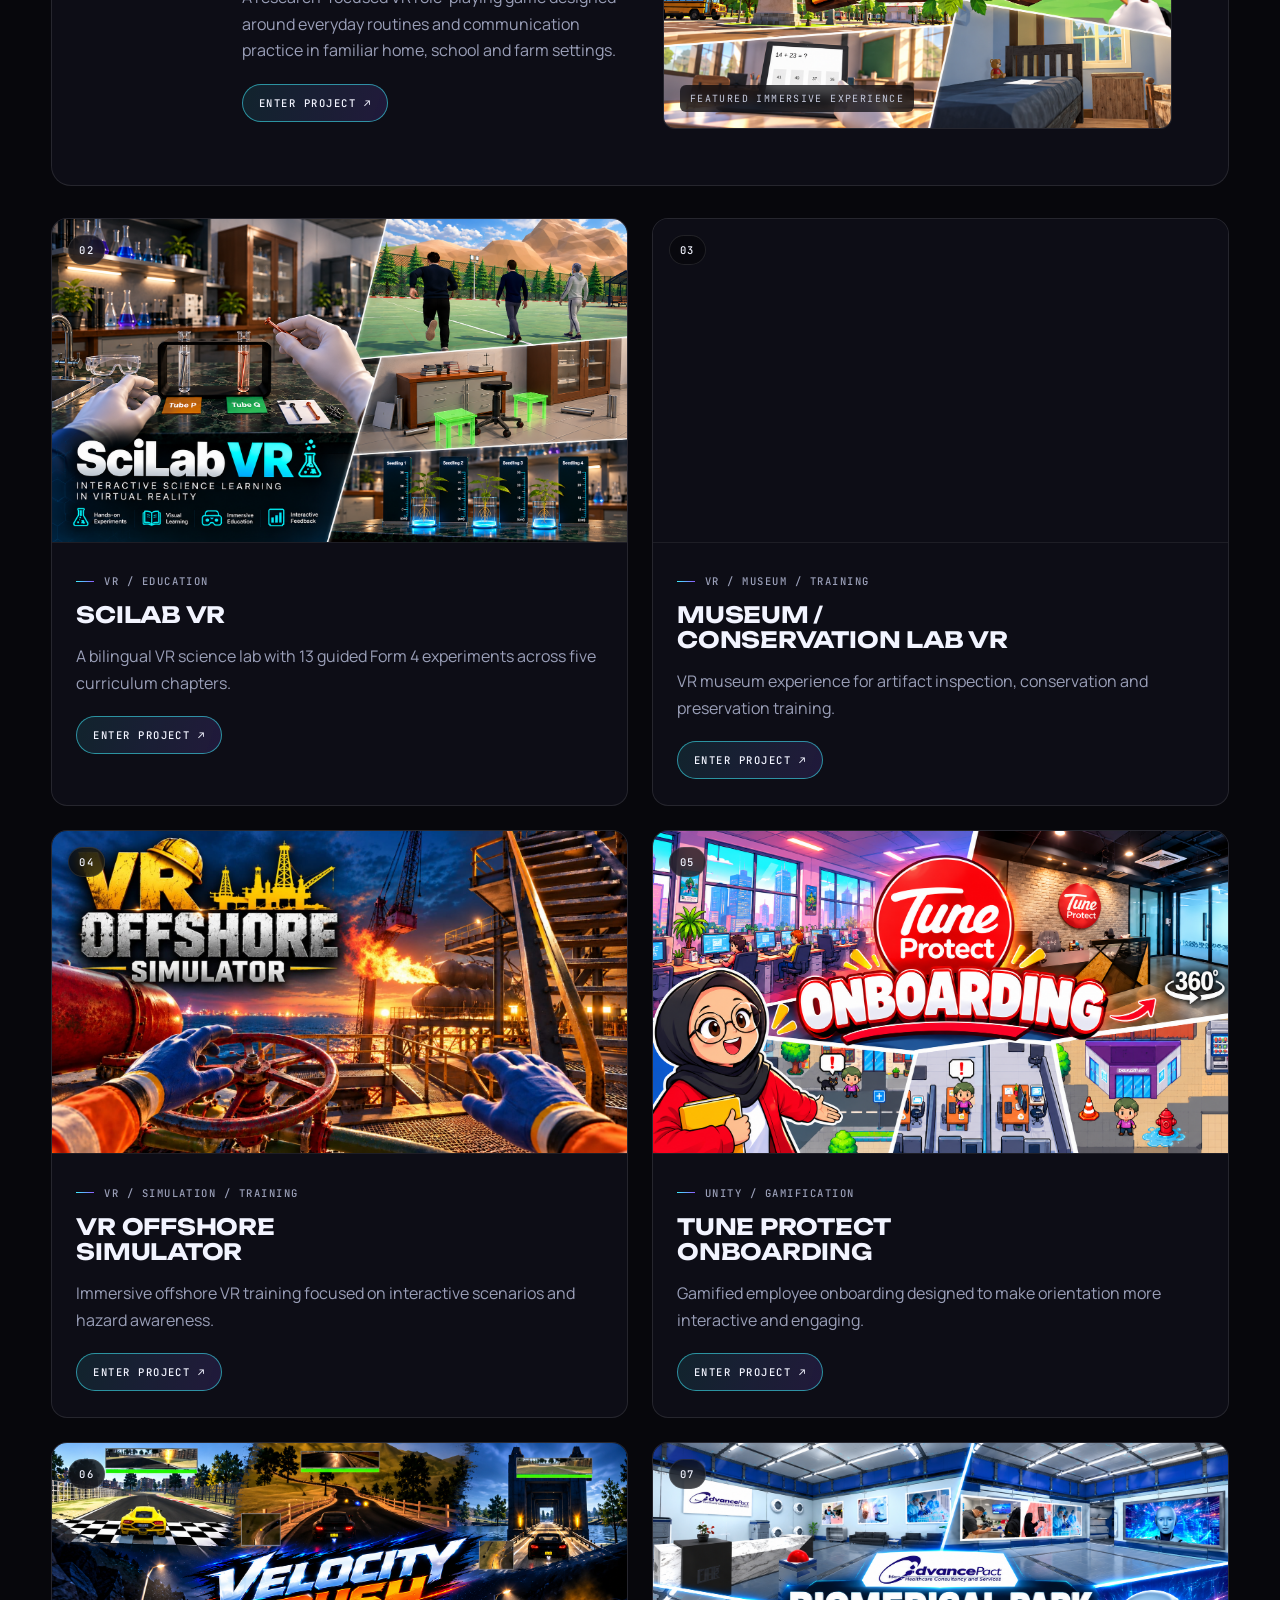
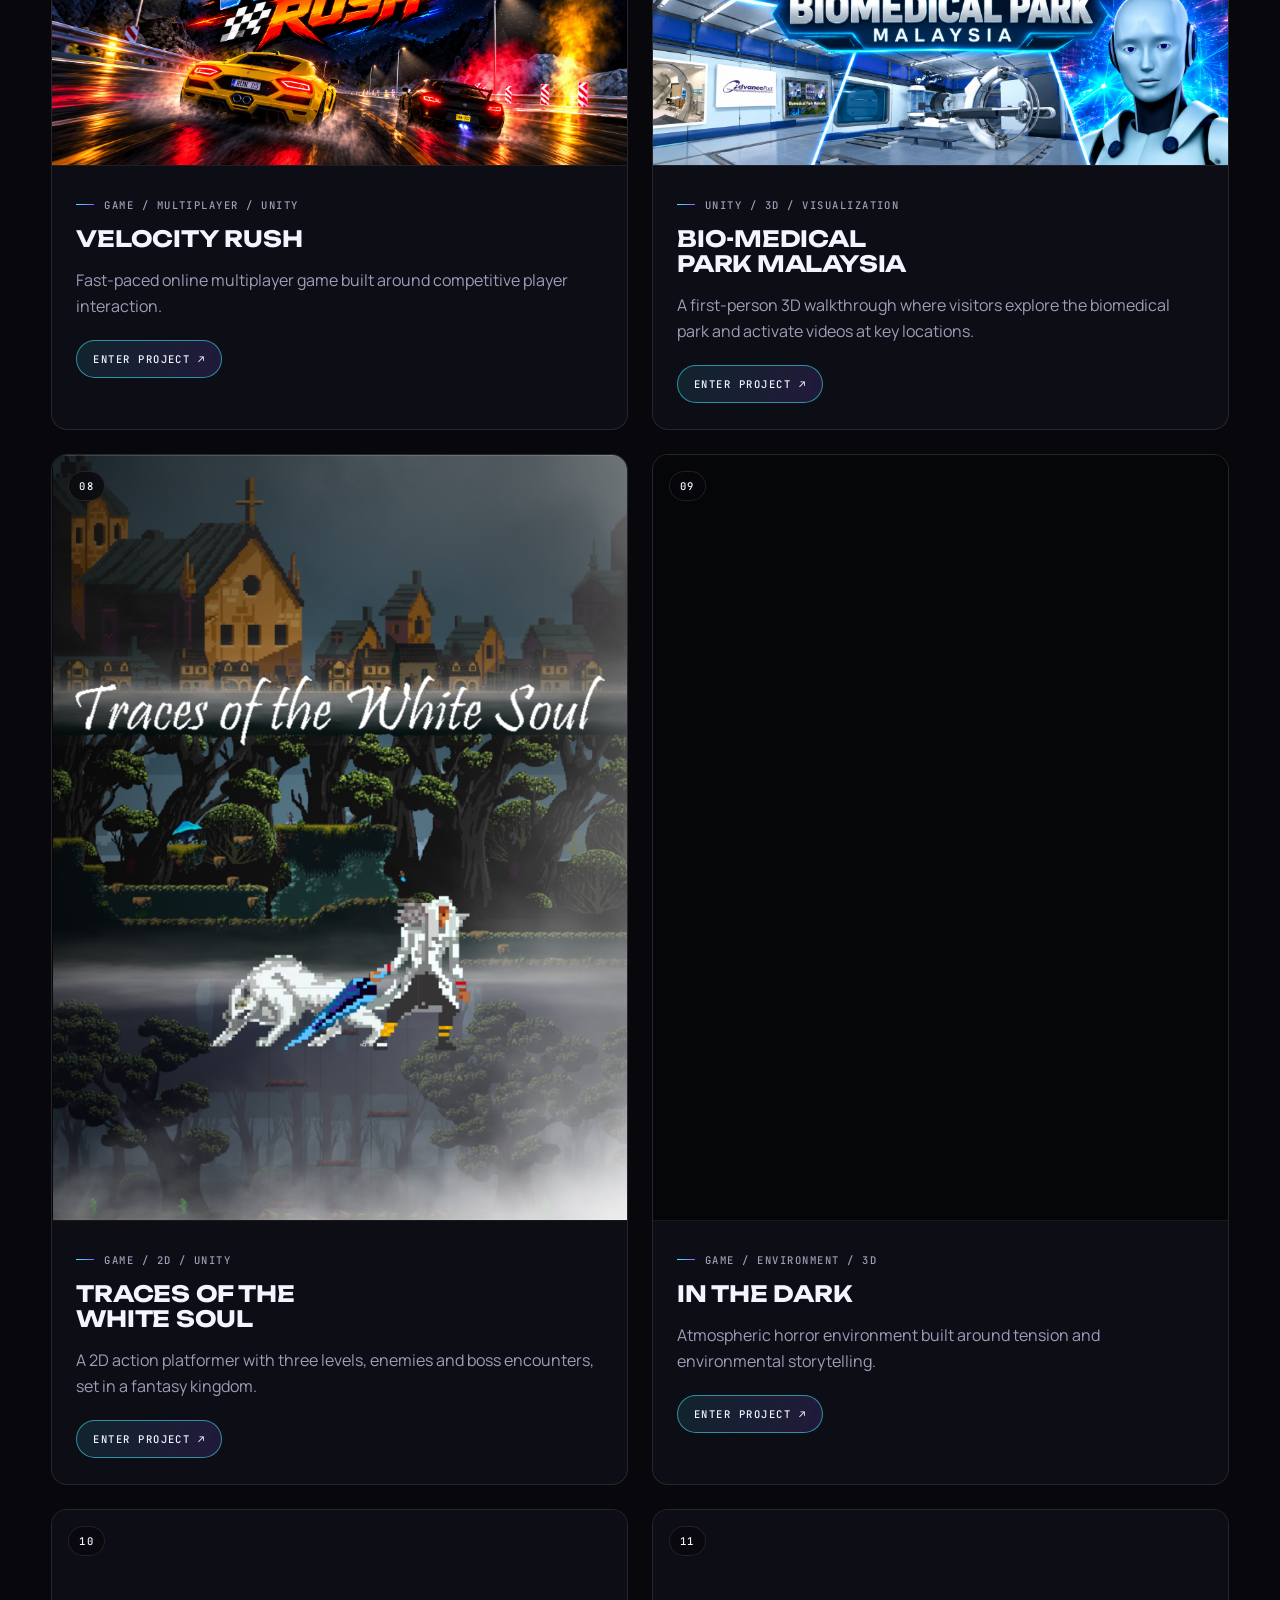
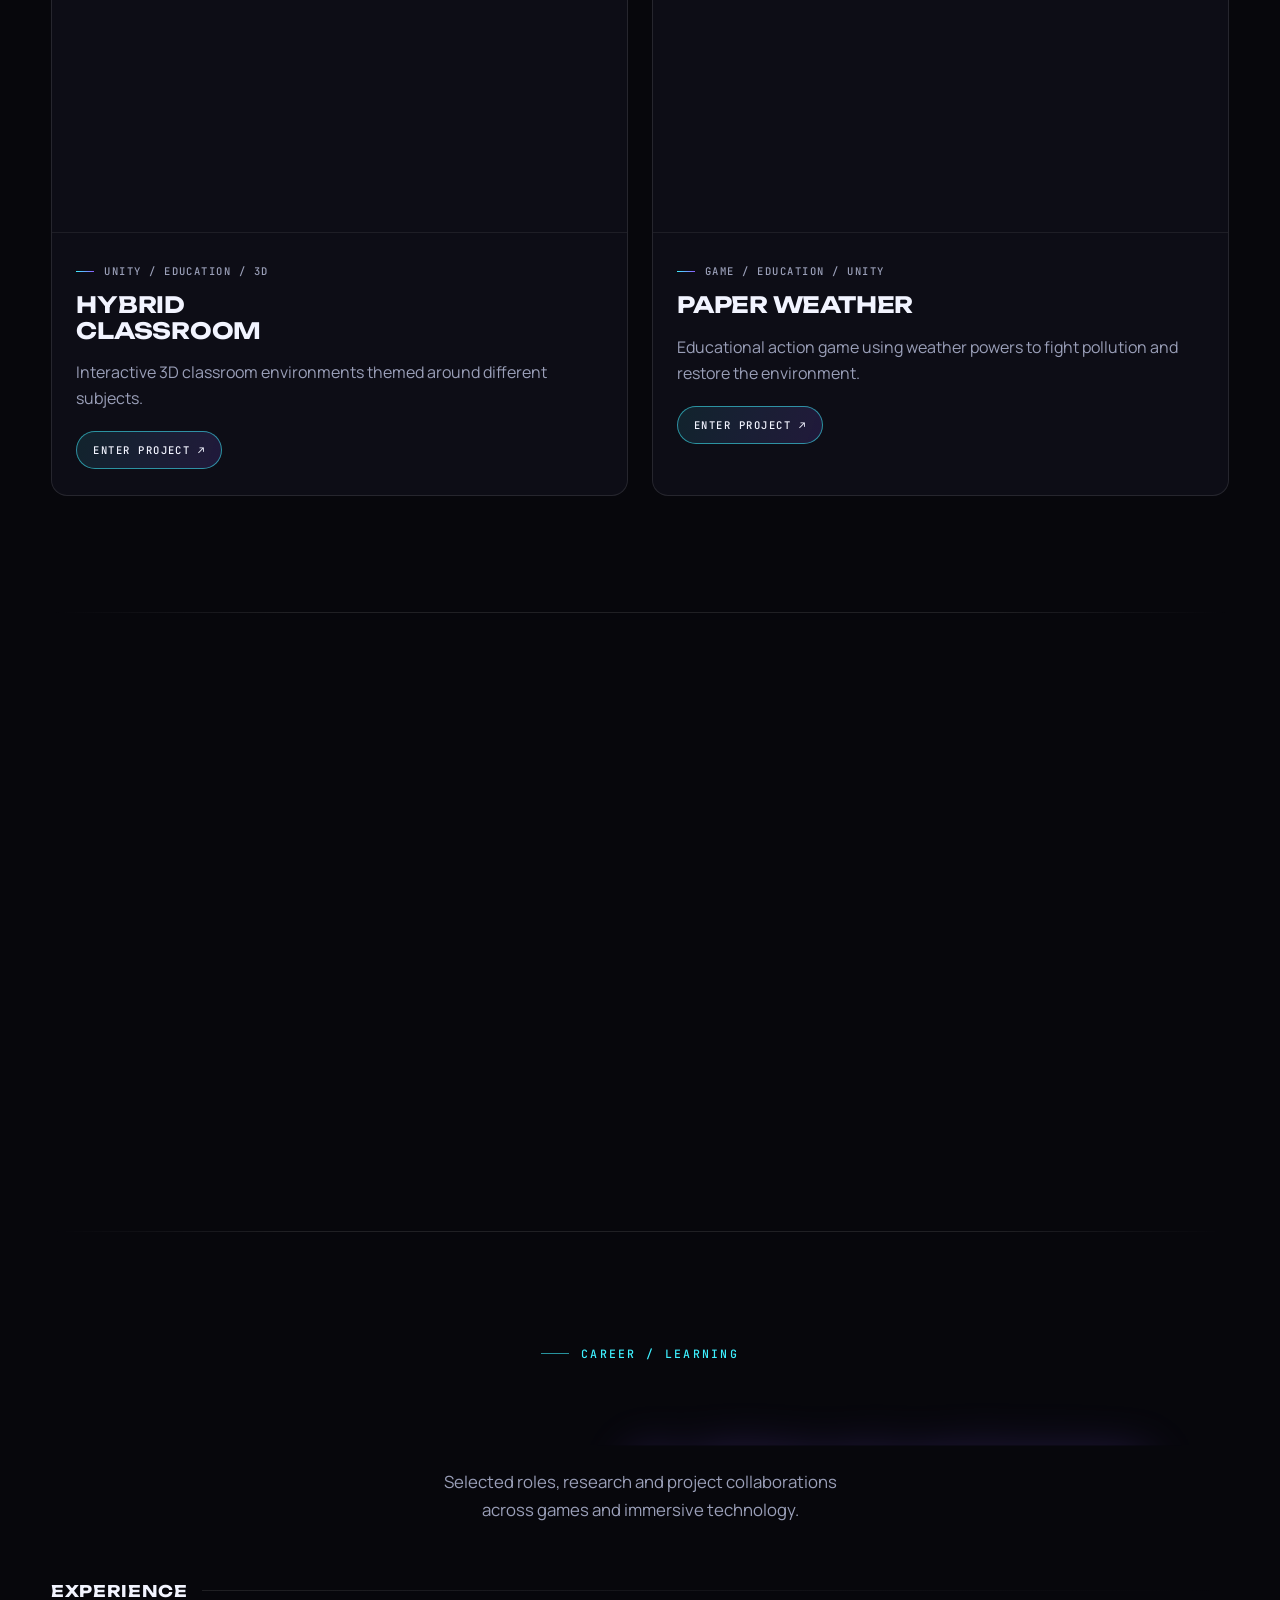
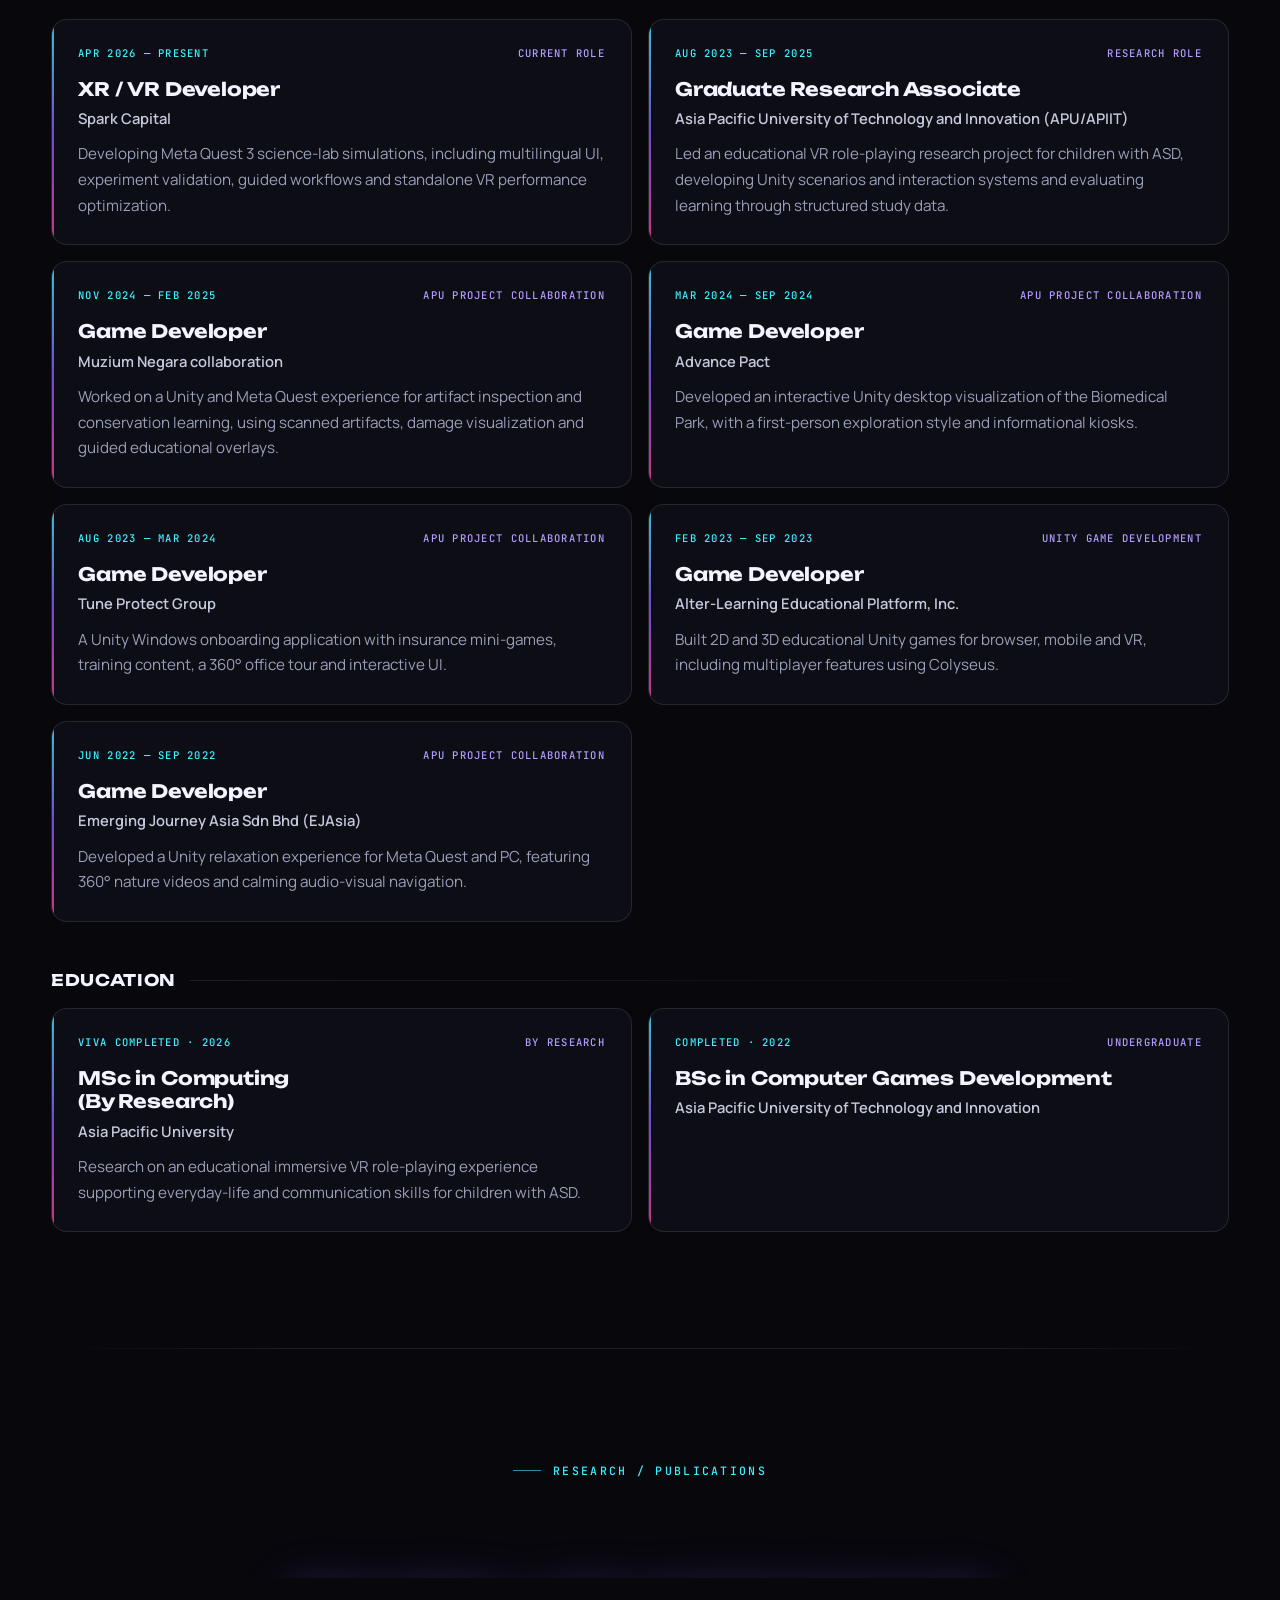
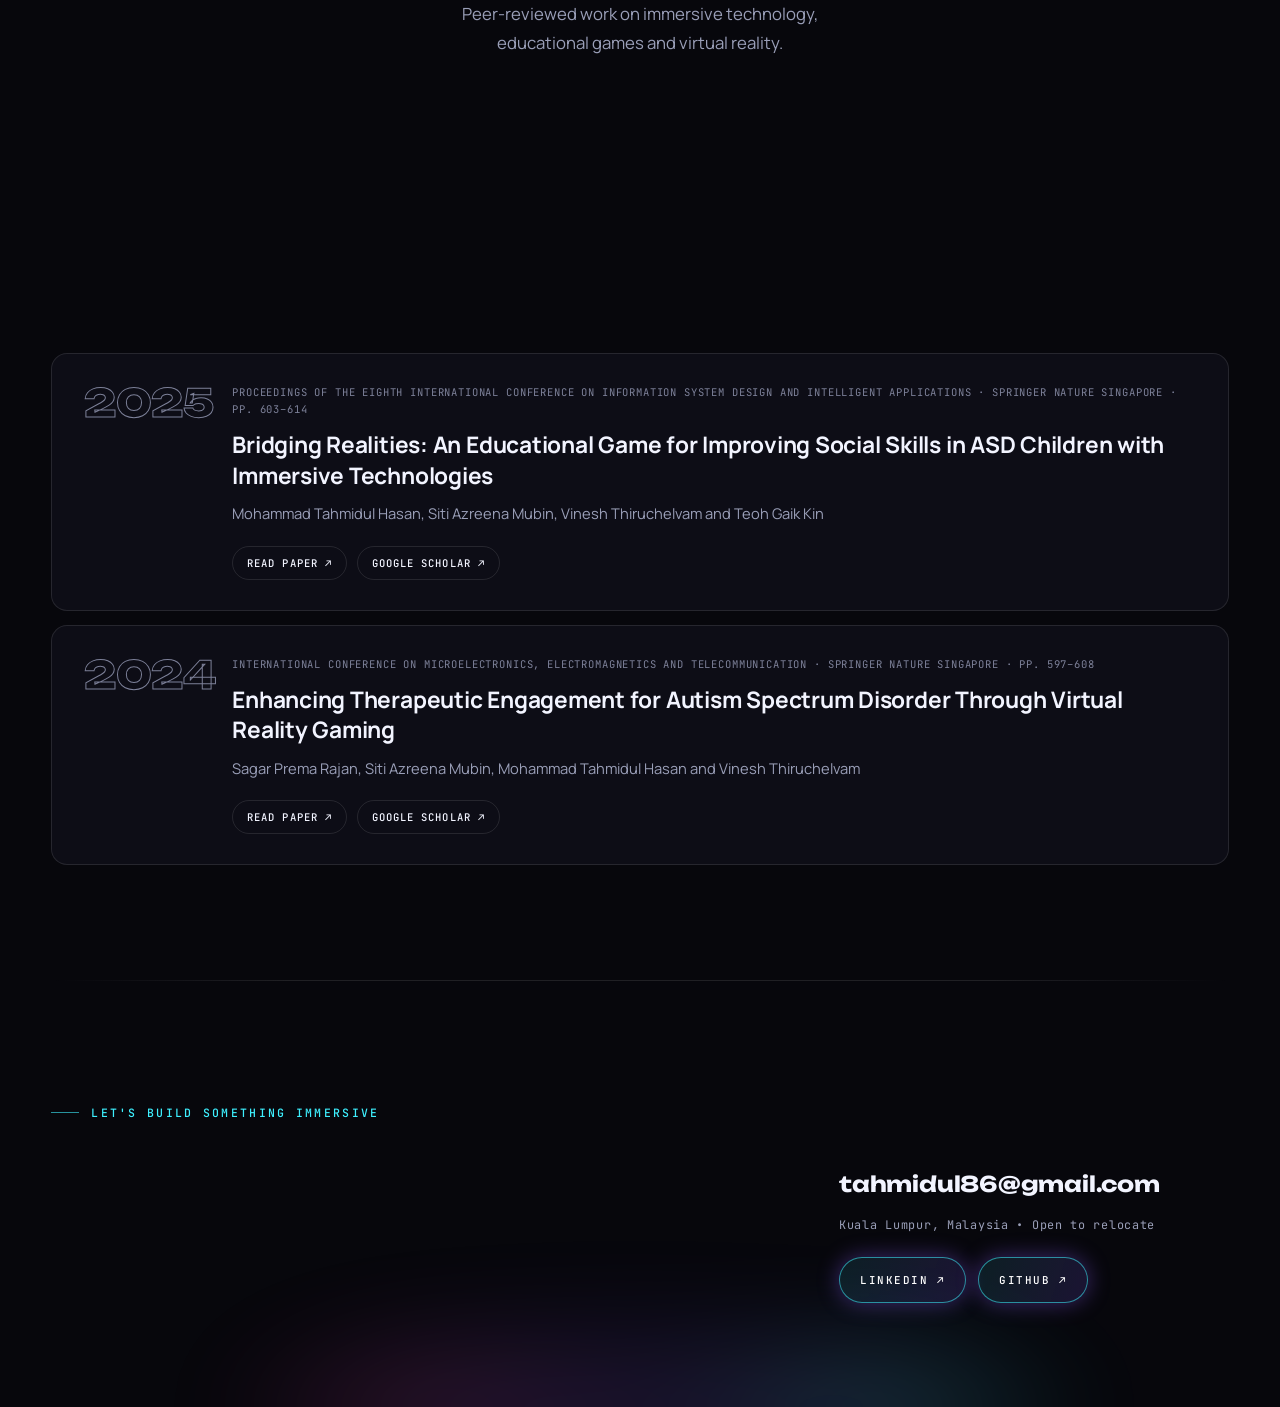
==== commit 1dfb78dd: "3D journey: faster bike, varied riding cameras, station and card polish - Bike: top speed 13 -> 18 m" ====
--- a/index.html
+++ b/index.html
@@ -99,6 +99,6 @@
 <footer class="footer" id="contact"><div class="wrap footer-grid"><div><div class="kicker">Let's build something immersive</div><h2 class="footer-title"><span class="title-line"><span>Get in <span class="grad">touch.</span></span></span></h2></div><div><a class="footer-email" href="mailto:tahmidul86@gmail.com" data-magnetic>tahmidul86@gmail.com</a><p>Kuala Lumpur, Malaysia • Open to relocate</p><div class="social-links"><a data-magnetic href="https://www.linkedin.com/in/mohammad-tahmidul-hasan-24559a133/" target="_blank" rel="noopener noreferrer">LinkedIn ↗</a><a data-magnetic href="https://github.com/mth996" target="_blank" rel="noopener noreferrer">GitHub ↗</a></div></div></div></footer>
 <script src="world-mode.js?v=noir-2" defer></script>
 <script src="home-fx.js?v=noir-2" defer></script>
-<script src="scroll-exploration.js?v=noir-journey-11" defer></script>
+<script src="scroll-exploration.js?v=noir-journey-12" defer></script>
 </body>
 </html>
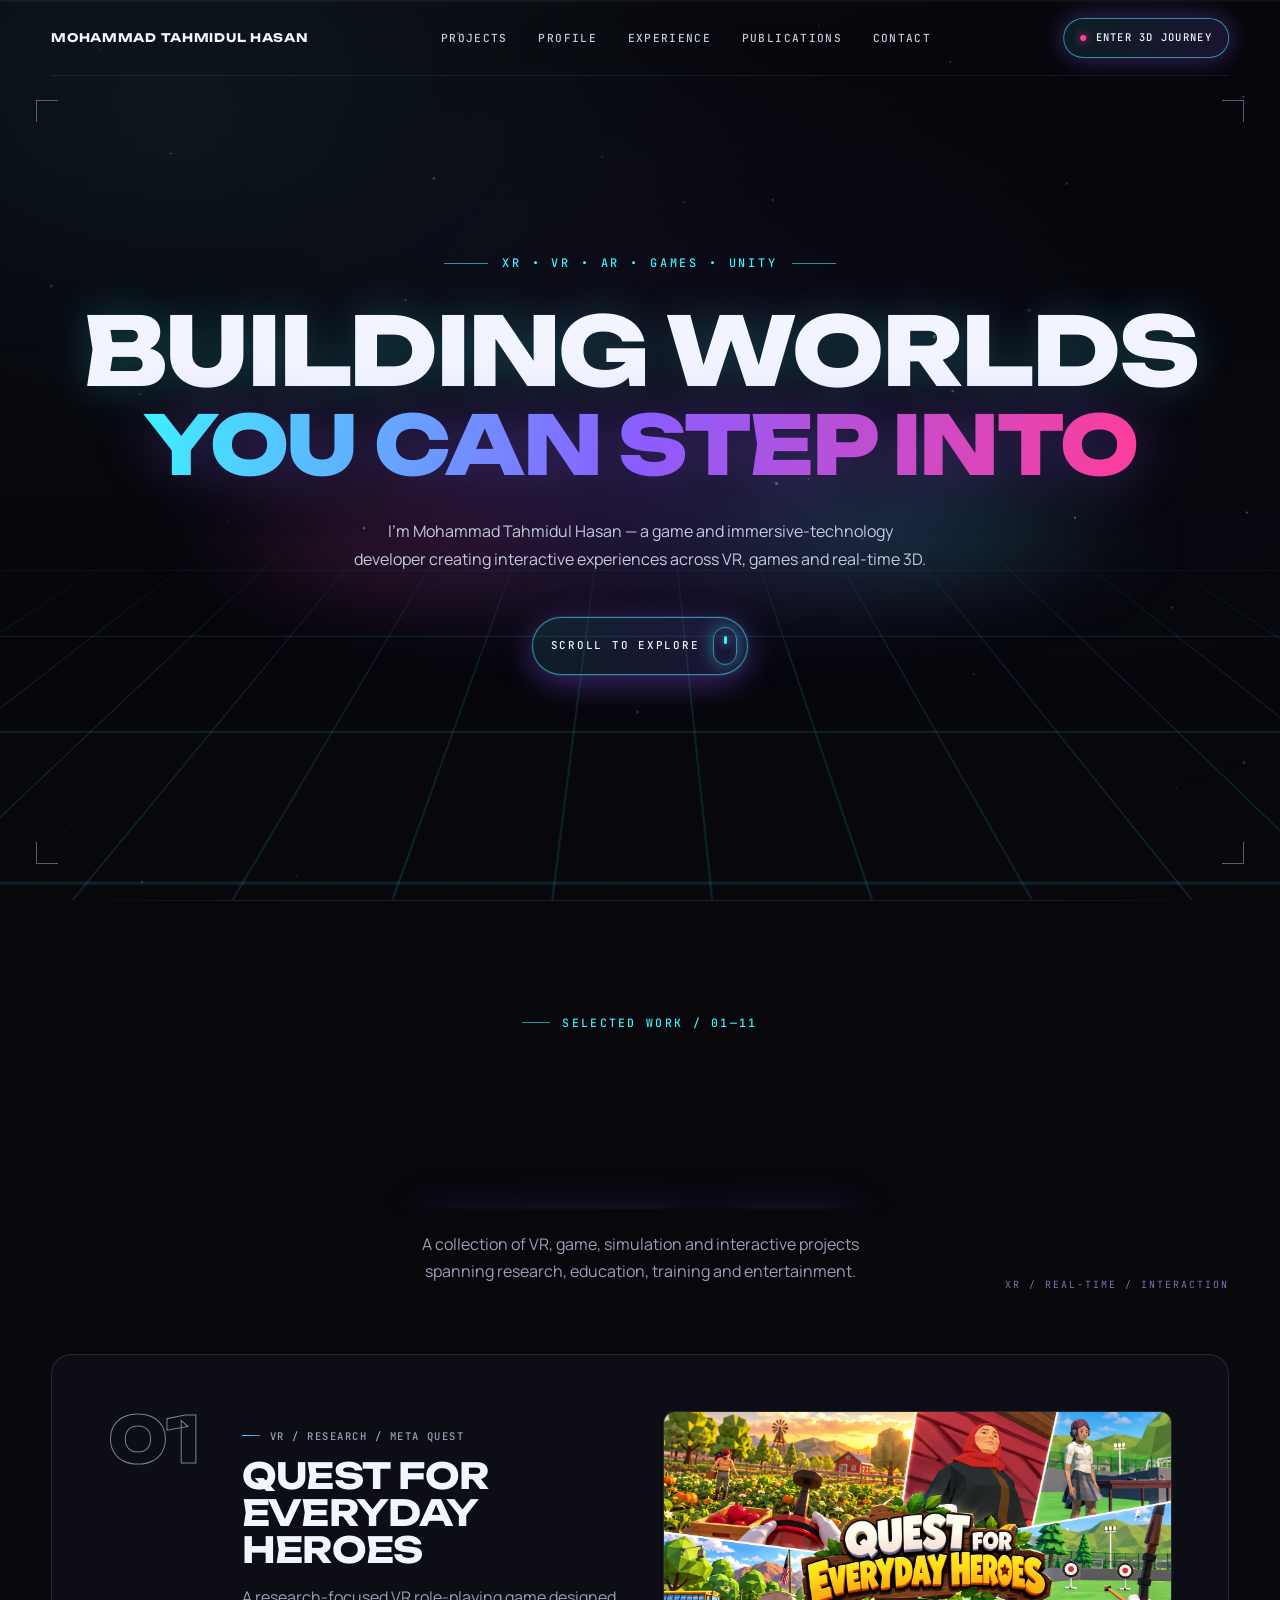
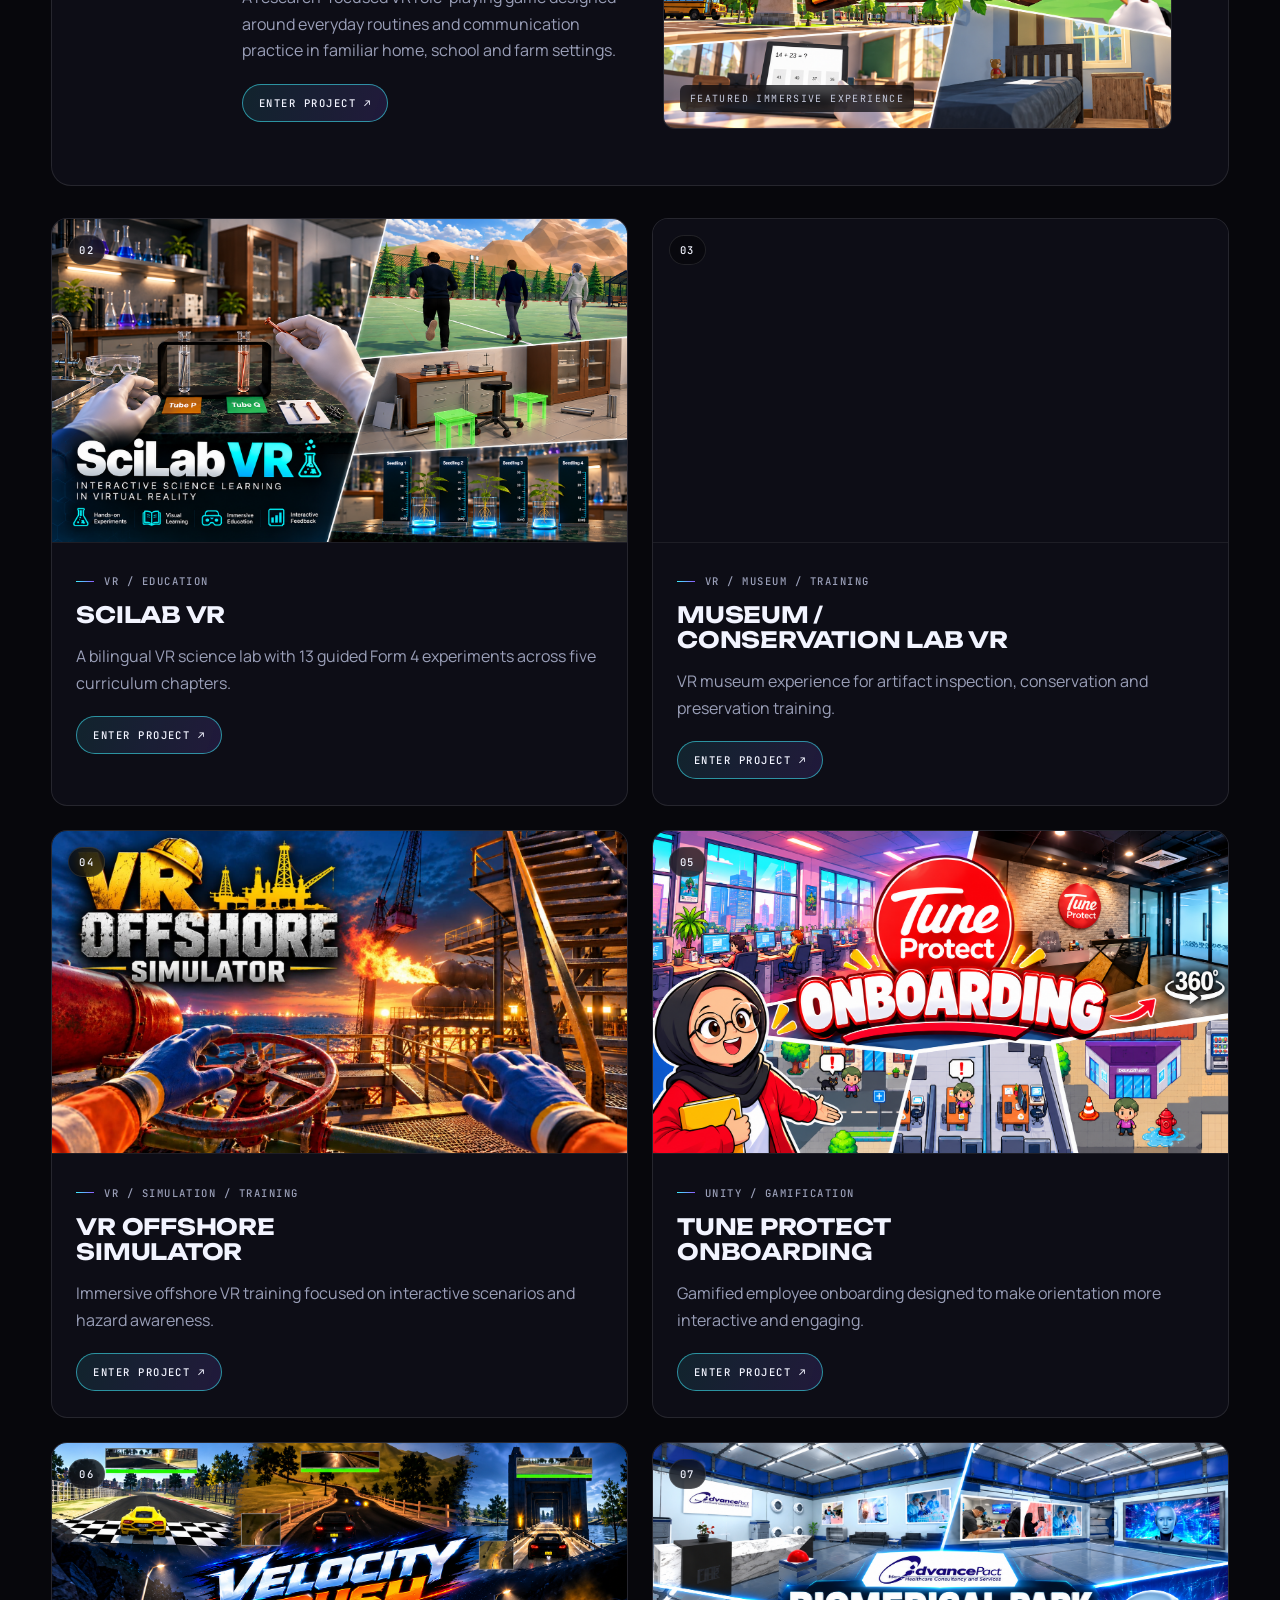
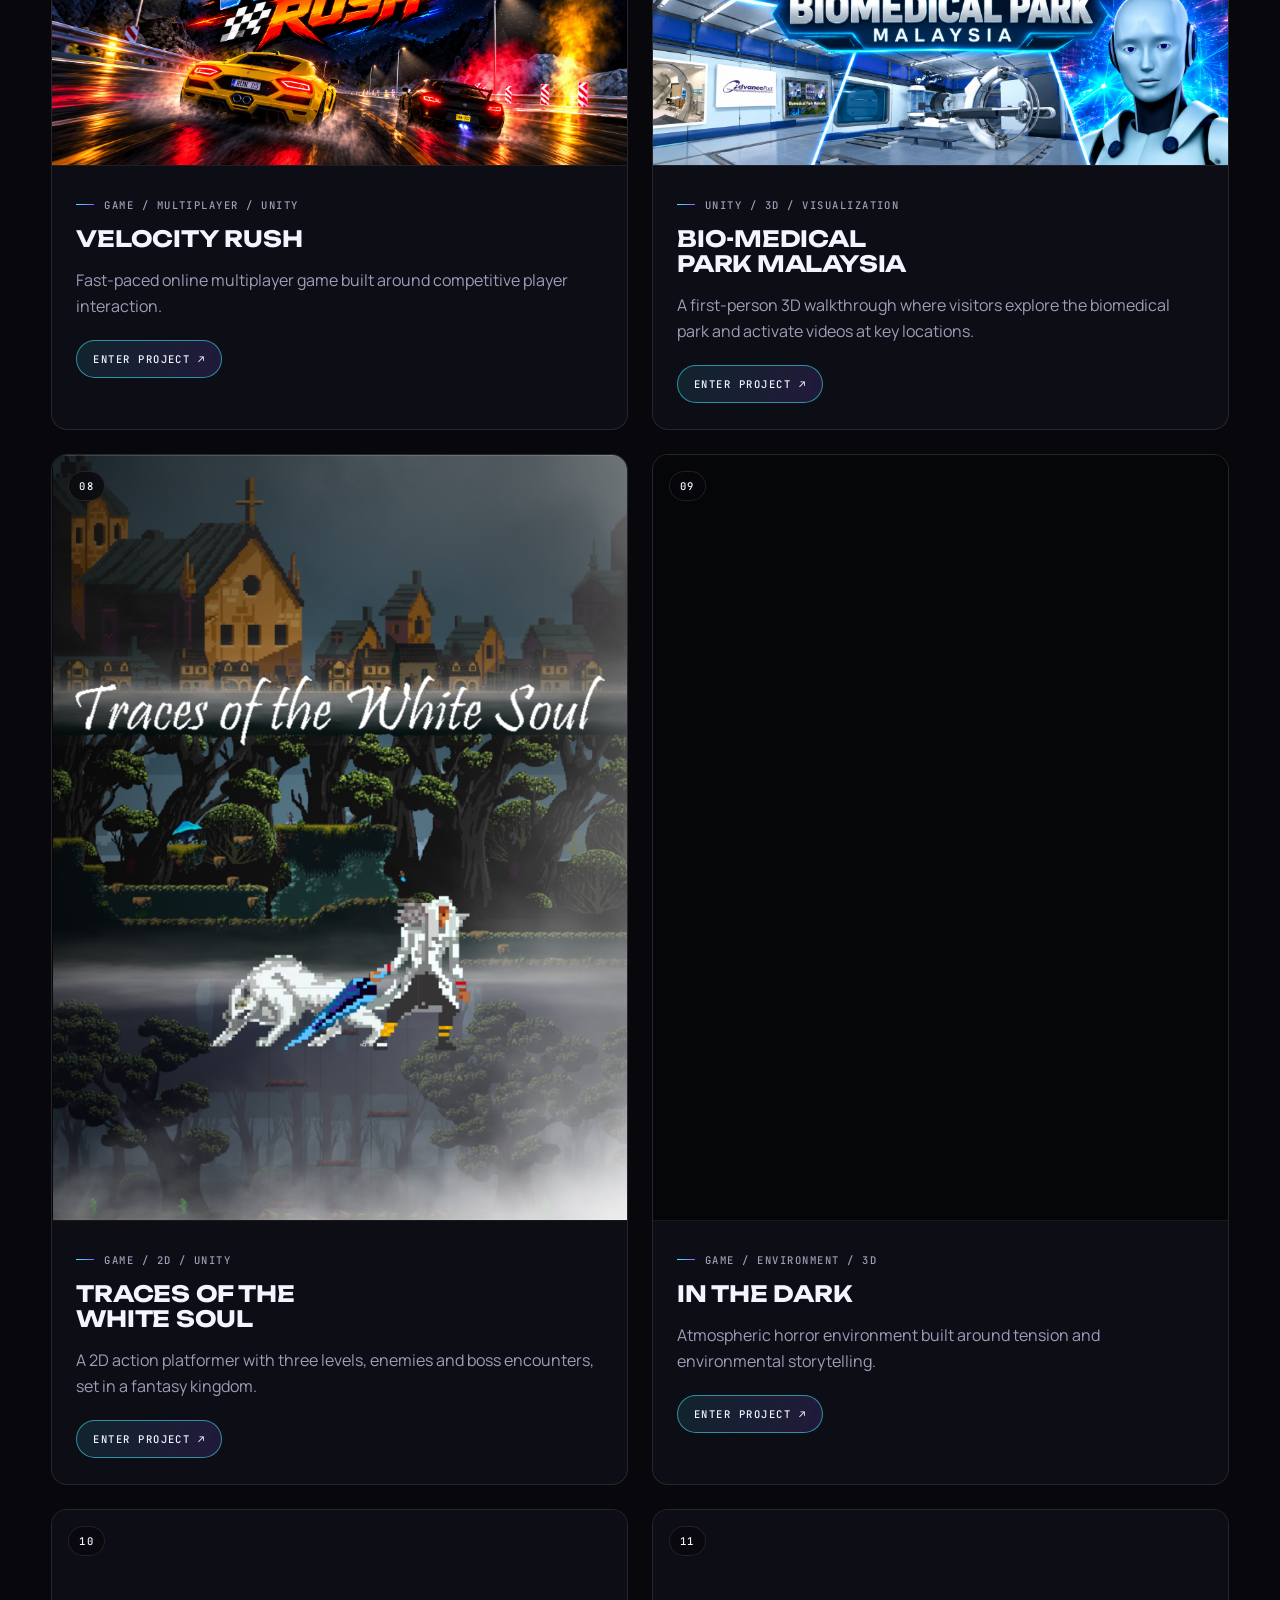
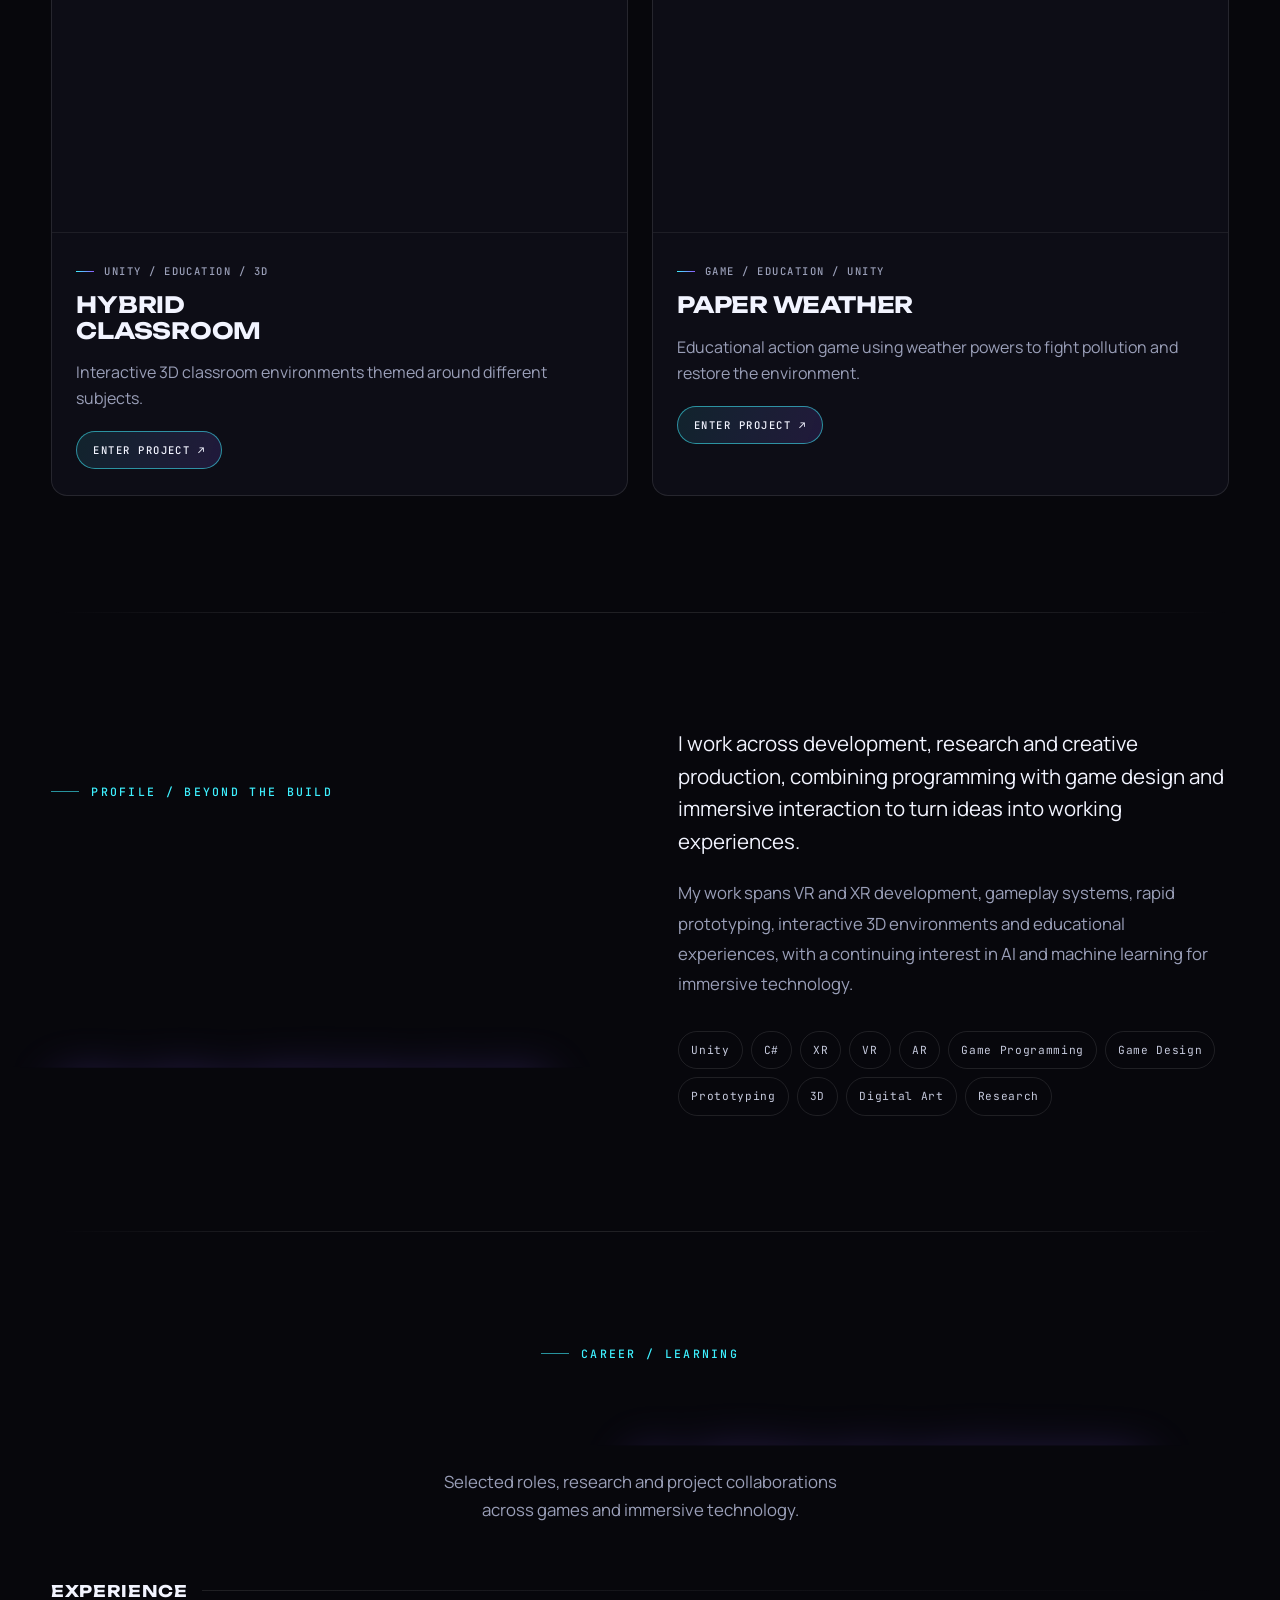
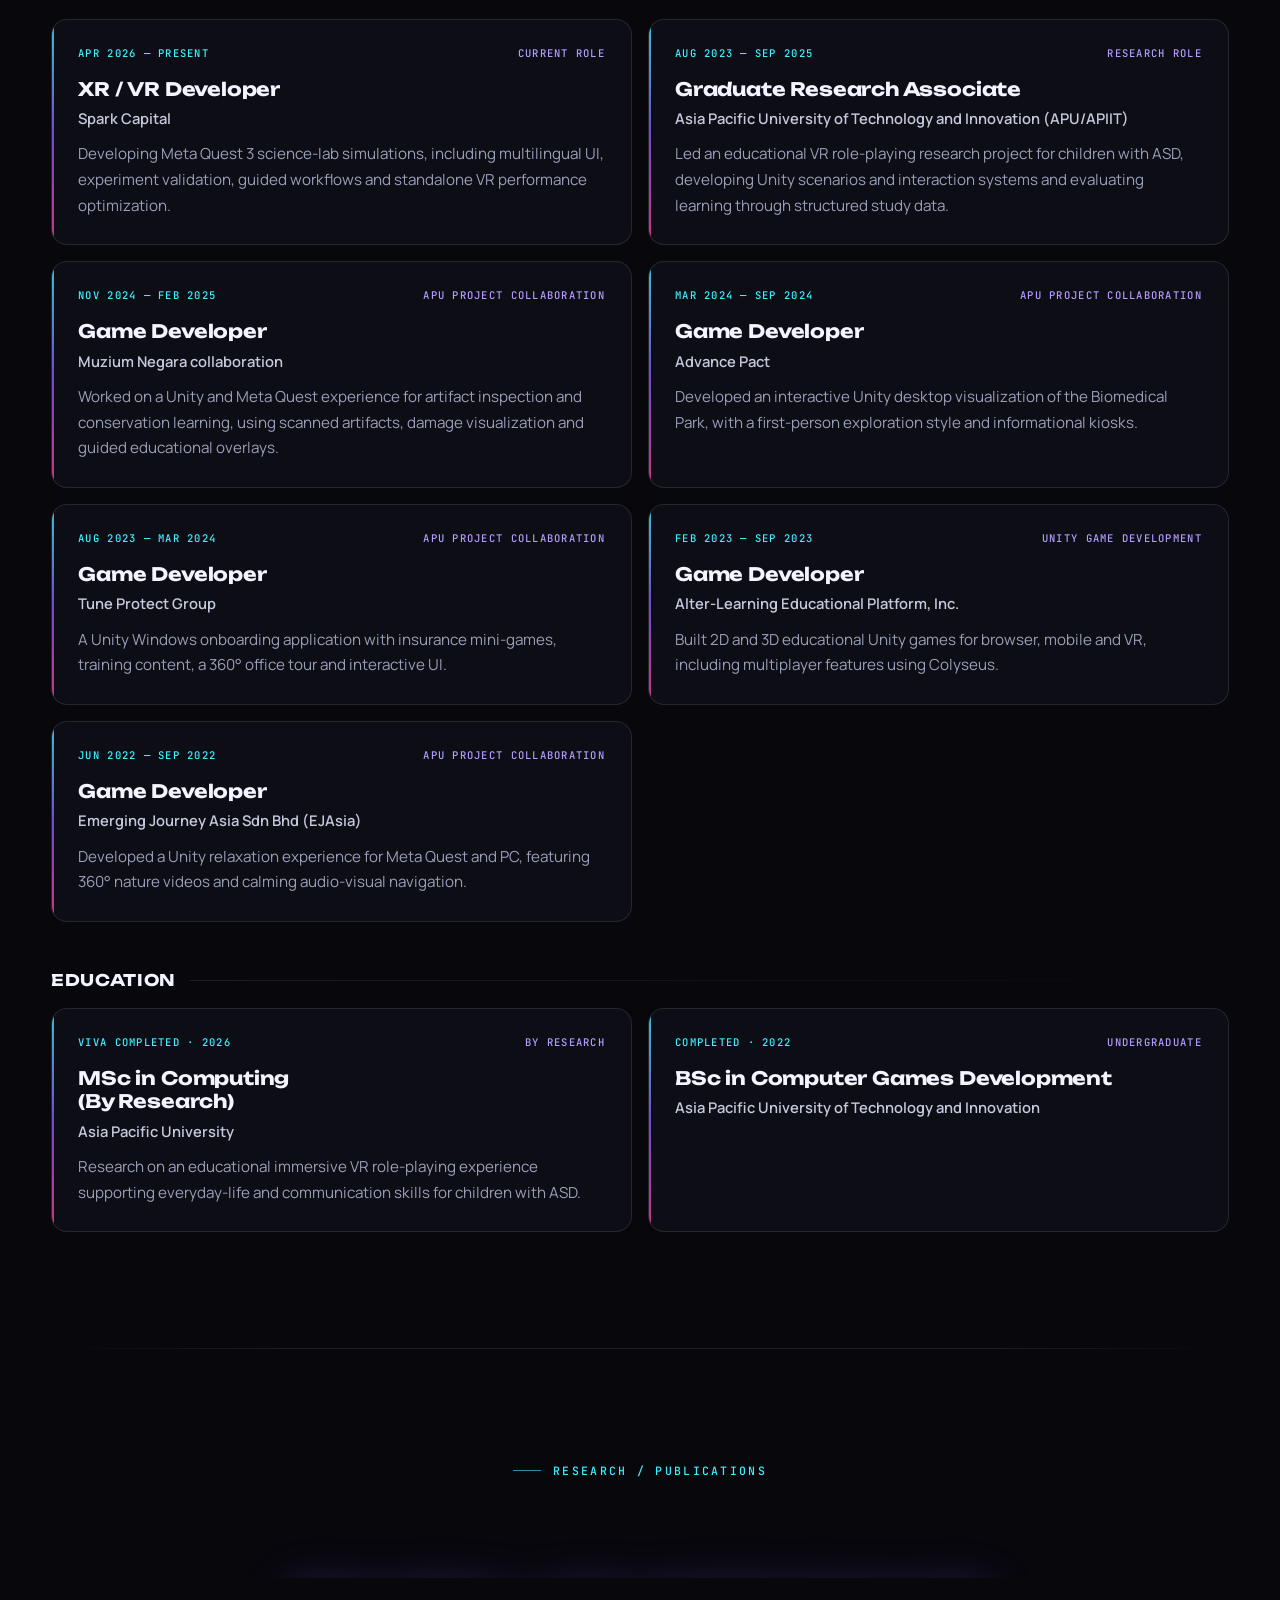
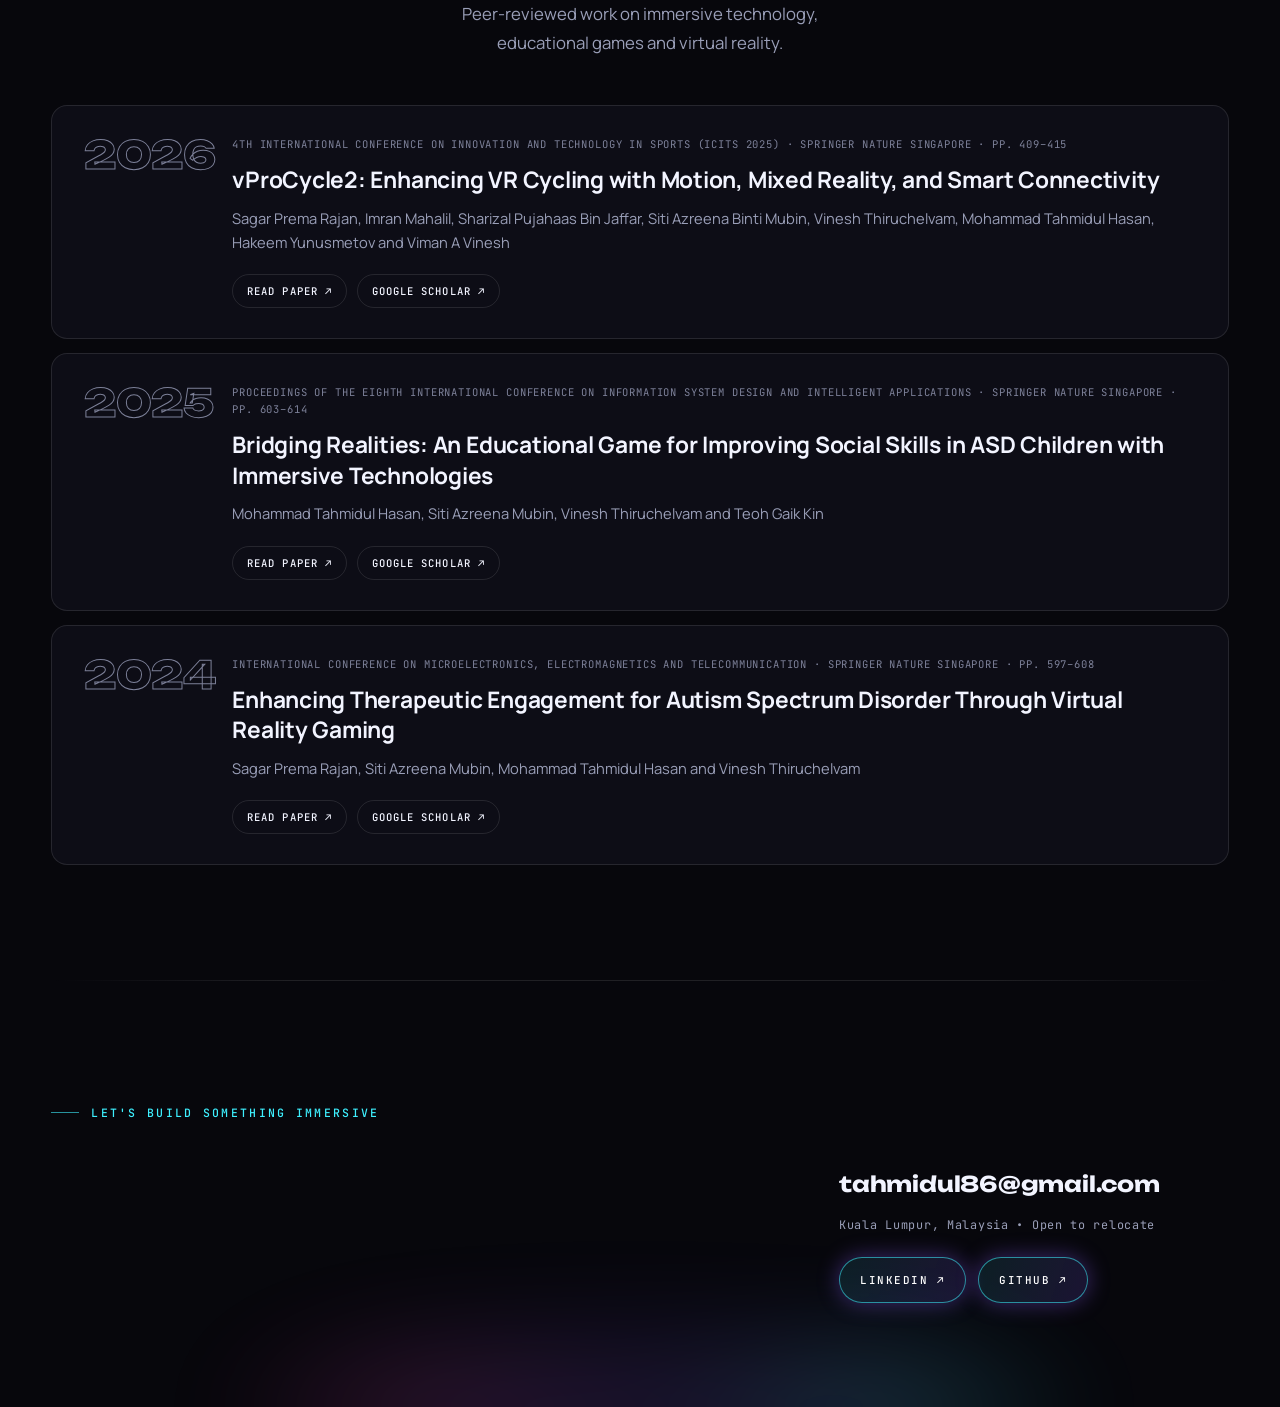
==== commit 01998f1c: "3D journey: look around at stations; station cameras never inside a building - Look around at any st" ====
--- a/index.html
+++ b/index.html
@@ -99,6 +99,6 @@
 <footer class="footer" id="contact"><div class="wrap footer-grid"><div><div class="kicker">Let's build something immersive</div><h2 class="footer-title"><span class="title-line"><span>Get in <span class="grad">touch.</span></span></span></h2></div><div><a class="footer-email" href="mailto:tahmidul86@gmail.com" data-magnetic>tahmidul86@gmail.com</a><p>Kuala Lumpur, Malaysia • Open to relocate</p><div class="social-links"><a data-magnetic href="https://www.linkedin.com/in/mohammad-tahmidul-hasan-24559a133/" target="_blank" rel="noopener noreferrer">LinkedIn ↗</a><a data-magnetic href="https://github.com/mth996" target="_blank" rel="noopener noreferrer">GitHub ↗</a></div></div></div></footer>
 <script src="world-mode.js?v=noir-2" defer></script>
 <script src="home-fx.js?v=noir-2" defer></script>
-<script src="scroll-exploration.js?v=noir-journey-12" defer></script>
+<script src="scroll-exploration.js?v=noir-journey-13" defer></script>
 </body>
 </html>
